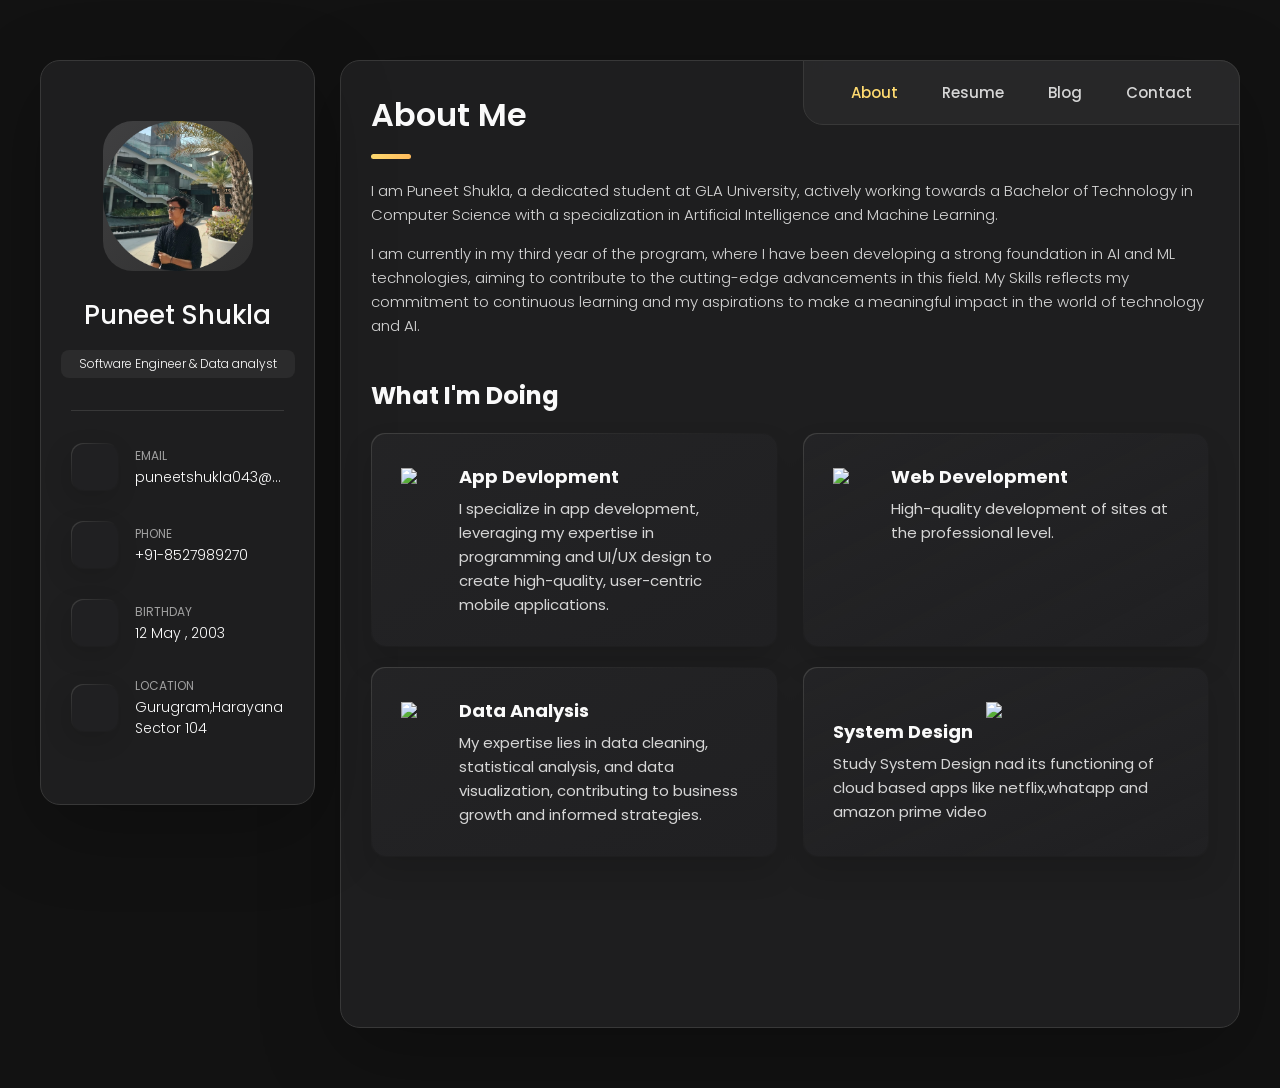
==== index.html @ 19cedae9 "Update index.html" ====
<!DOCTYPE html>
<html lang="en">

<head>

	
  <meta charset="UTF-8">
  <meta http-equiv="X-UA-Compatible" content="IE=edge">
  <meta name="viewport" content="width=device-width, initial-scale=1.0">
  <title>vCard - Personal Portfolio</title>

  <!--
    - favicon
  -->
  <link rel="shortcut icon" href="./assets/images/logo.ico" type="image/x-icon">

  <!--
    - custom css link
  -->
  

  <!--
    - google font link
  -->
  <link rel="preconnect" href="https://fonts.googleapis.com">
  <link rel="preconnect" href="https://fonts.gstatic.com" crossorigin>
  <link href="https://fonts.googleapis.com/css2?family=Poppins:wght@300;400;500;600&display=swap" rel="stylesheet">
</head>
<style>
  
:root {
  /**
   * colors
   */

  /* gradient */

  --bg-gradient-onyx: linear-gradient(
    to bottom right, 
    hsl(240, 1%, 25%) 3%, 
    hsl(0, 0%, 19%) 97%
  );
  --bg-gradient-jet: linear-gradient(
    to bottom right, 
    hsla(240, 1%, 18%, 0.251) 0%, 
    hsla(240, 2%, 11%, 0) 100%
  ), hsl(240, 2%, 13%);
  --bg-gradient-yellow-1: linear-gradient(
    to bottom right, 
    hsl(45, 100%, 71%) 0%, 
    hsla(36, 100%, 69%, 0) 50%
  );
  --bg-gradient-yellow-2: linear-gradient(
    135deg, 
    hsla(45, 100%, 71%, 0.251) 0%, 
    hsla(35, 100%, 68%, 0) 59.86%
  ), hsl(240, 2%, 13%);
  --border-gradient-onyx: linear-gradient(
    to bottom right, 
    hsl(0, 0%, 25%) 0%, 
    hsla(0, 0%, 25%, 0) 50%
  );
  --text-gradient-yellow: linear-gradient(
    to right, 
    hsl(45, 100%, 72%), 
    hsl(35, 100%, 68%)
  );

  /* solid */

  --jet: hsl(0, 0%, 22%);
  --onyx: hsl(240, 1%, 17%);
  --eerie-black-1: hsl(240, 2%, 13%);
  --eerie-black-2: hsl(240, 2%, 12%);
  --smoky-black: hsl(0, 0%, 7%);
  --white-1: hsl(0, 0%, 100%);
  --white-2: hsl(0, 0%, 98%);
  --orange-yellow-crayola: hsl(45, 100%, 72%);
  --vegas-gold: hsl(45, 54%, 58%);
  --light-gray: hsl(0, 0%, 84%);
  --light-gray-70: hsla(0, 0%, 84%, 0.7);
  --bittersweet-shimmer: hsl(0, 43%, 51%);

  /**
   * typography
   */

  /* font-family */
  --ff-poppins: 'Poppins', sans-serif;

  /* font-size */
  --fs-1: 24px;
  --fs-2: 18px;
  --fs-3: 17px;
  --fs-4: 16px;
  --fs-5: 15px;
  --fs-6: 14px;
  --fs-7: 13px;
  --fs-8: 11px;

  /* font-weight */
  --fw-300: 300;
  --fw-400: 400;
  --fw-500: 500;
  --fw-600: 600;

  /**
   * shadow
   */
  
  --shadow-1: -4px 8px 24px hsla(0, 0%, 0%, 0.25);
  --shadow-2: 0 16px 30px hsla(0, 0%, 0%, 0.25);
  --shadow-3: 0 16px 40px hsla(0, 0%, 0%, 0.25);
  --shadow-4: 0 25px 50px hsla(0, 0%, 0%, 0.15);
  --shadow-5: 0 24px 80px hsla(0, 0%, 0%, 0.25);

  /**
   * transition
   */

  --transition-1: 0.25s ease;
  --transition-2: 0.5s ease-in-out;

}





/*-----------------------------------*\
  #RESET
\*-----------------------------------*/

*, *::before, *::after {
  margin: 0;
  padding: 0;
  box-sizing: border-box;
}

a { text-decoration: none; }

li { list-style: none; }

img, ion-icon, a, button, time, span { display: block; }

button {
  font: inherit;
  background: none;
  border: none;
  text-align: left;
  cursor: pointer;
}

input, textarea {
  display: block;
  width: 100%;
  background: none;
  font: inherit;
}

::selection {
  background: var(--orange-yellow-crayola);
  color: var(--smoky-black);
}

:focus { outline-color: var(--orange-yellow-crayola); }

html { font-family: var(--ff-poppins); }

body { background: var(--smoky-black); }





/*-----------------------------------*\
  #REUSED STYLE
\*-----------------------------------*/

.sidebar,
article {
  background: var(--eerie-black-2);
  border: 1px solid var(--jet);
  border-radius: 20px;
  padding: 15px;
  box-shadow: var(--shadow-1);
  z-index: 1;
}

.separator {
  width: 100%;
  height: 1px;
  background: var(--jet);
  margin: 16px 0;
}

.icon-box {
  position: relative;
  background: var(--border-gradient-onyx);
  width: 30px;
  height: 30px;
  border-radius: 8px;
  display: flex;
  justify-content: center;
  align-items: center;
  font-size: 16px;
  color: var(--orange-yellow-crayola);
  box-shadow: var(--shadow-1);
  z-index: 1;
}

.icon-box::before {
  content: "";
  position: absolute;
  inset: 1px;
  background: var(--eerie-black-1);
  border-radius: inherit;
  z-index: -1;
}

.icon-box ion-icon { --ionicon-stroke-width: 35px; }

article { display: none; }

article.active {
  display: block;
  animation: fade 0.5s ease backwards;
}

@keyframes fade {
  0% { opacity: 0; }
  100% { opacity: 1; }
}

.h2,
.h3,
.h4,
.h5 {
  color: var(--white-2);
  text-transform: capitalize;
}

.h2 { font-size: var(--fs-1); }

.h3 { font-size: var(--fs-2); }

.h4 { font-size: var(--fs-4); }

.h5 {
  font-size: var(--fs-7);
  font-weight: var(--fw-500);
}

.article-title {
  position: relative;
  padding-bottom: 7px;
}

.article-title::after {
  content: "";
  position: absolute;
  bottom: 0;
  left: 0;
  width: 30px;
  height: 3px;
  background: var(--text-gradient-yellow);
  border-radius: 3px;
}

.has-scrollbar::-webkit-scrollbar {
  width: 5px; /* for vertical scrollbar */
  height: 5px; /* for horizontal scrollbar */
}

.has-scrollbar::-webkit-scrollbar-track {
  background: var(--onyx);
  border-radius: 5px;
}

.has-scrollbar::-webkit-scrollbar-thumb {
  background: var(--orange-yellow-crayola);
  border-radius: 5px;
}

.has-scrollbar::-webkit-scrollbar-button { width: 20px; }

.content-card {
  position: relative;
  background: var(--border-gradient-onyx);
  padding: 15px;
  padding-top: 45px;
  border-radius: 14px;
  box-shadow: var(--shadow-2);
  cursor: pointer;
  z-index: 1;
}

.content-card::before {
  content: "";
  position: absolute;
  inset: 1px;
  background: var(--bg-gradient-jet);
  border-radius: inherit;
  z-index: -1;
}





/*-----------------------------------*\
  #MAIN
\*-----------------------------------*/

main {
  margin: 15px 12px;
  margin-bottom: 75px;
  min-width: 259px;
}





/*-----------------------------------*\
  #SIDEBAR
\*-----------------------------------*/

.sidebar {
  margin-bottom: 15px;
  max-height: 112px;
  overflow: hidden;
  transition: var(--transition-2);
}

.sidebar.active { max-height: 405px; }

.sidebar-info {
  position: relative;
  display: flex;
  justify-content: flex-start;
  align-items: center;
  gap: 15px;
}

.avatar-box {
  background: var(--bg-gradient-onyx);
  border-radius: 20px;
}

.info-content .name {
  color: var(--white-2);
  font-size: var(--fs-3);
  font-weight: var(--fw-500);
  letter-spacing: -0.25px;
  margin-bottom: 10px;
}

.info-content .title {
  color: var(--white-1);
  background: var(--onyx);
  font-size: var(--fs-8);
  font-weight: var(--fw-300);
  width: max-content;
  padding: 3px 12px;
  border-radius: 8px;
}

.info_more-btn {
  position: absolute;
  top: -15px;
  right: -15px;
  border-radius: 0 15px;
  font-size: 13px;
  color: var(--orange-yellow-crayola);
  background: var(--border-gradient-onyx);
  padding: 10px;
  box-shadow: var(--shadow-2);
  transition: var(--transition-1);
  z-index: 1;
}

.info_more-btn::before {
  content: "";
  position: absolute;
  inset: 1px;
  border-radius: inherit;
  background: var(--bg-gradient-jet);
  transition: var(--transition-1);
  z-index: -1;
}

.info_more-btn:hover,
.info_more-btn:focus { background: var(--bg-gradient-yellow-1); }

.info_more-btn:hover::before,
.info_more-btn:focus::before { background: var(--bg-gradient-yellow-2); }

.info_more-btn span { display: none; }

.sidebar-info_more {
  opacity: 0;
  visibility: hidden;
  transition: var(--transition-2);
}

.sidebar.active .sidebar-info_more {
  opacity: 1;
  visibility: visible;
}

.contacts-list {
  display: grid;
  grid-template-columns: 1fr;
  gap: 16px;
}

.contact-item {
  min-width: 100%;
  display: flex;
  align-items: center;
  gap: 16px;
}

.contact-info {
  max-width: calc(100% - 46px);
  width: calc(100% - 46px);
}

.contact-title {
  color: var(--light-gray-70);
  font-size: var(--fs-8);
  text-transform: uppercase;
  margin-bottom: 2px;
}

.contact-info :is(.contact-link, time, address) {
  color: var(--white-2);
  font-size: var(--fs-7);
}

.contact-info address { font-style: normal; }

.social-list {
  display: flex;
  justify-content: flex-start;
  align-items: center;
  gap: 15px;
  padding-bottom: 4px;
  padding-left: 7px;
}

.social-item .social-link {
  color: var(--light-gray-70);
  font-size: 18px;
}


.social-item .social-link:hover { color: var(--light-gray); }





/*-----------------------------------*\
  #NAVBAR
\*-----------------------------------*/

.navbar {
  position: fixed;
  bottom: 0;
  left: 0;
  width: 100%;
  background: hsla(240, 1%, 17%, 0.75);
  backdrop-filter: blur(10px);
  border: 1px solid var(--jet);
  border-radius: 12px 12px 0 0;
  box-shadow: var(--shadow-2);
  z-index: 5;
}

.navbar-list {
  display: flex;
  flex-wrap: wrap;
  justify-content: center;
  align-items: center;
  padding: 0 10px;
}

.navbar-link {
  color: var(--light-gray);
  font-size: var(--fs-8);
  padding: 20px 7px;
  transition: color var(--transition-1);
}

.navbar-link:hover,
.navbar-link:focus { color: var(--light-gray-70); }

.navbar-link.active { color: var(--orange-yellow-crayola); }





/*-----------------------------------*\
  #ABOUT
\*-----------------------------------*/

.about .article-title { margin-bottom: 15px; }

.about-text {
  color: var(--light-gray);
  font-size: var(--fs-6);
  font-weight: var(--fw-300);
  line-height: 1.6;
}

.about-text p { margin-bottom: 15px; }



/**
 * #service 
 */

.service { margin-bottom: 35px; }

.service-title { margin-bottom: 20px; }

.service-list {
  display: grid;
  grid-template-columns: 1fr;
  gap: 20px;
}

.service-item {
  position: relative;
  background: var(--border-gradient-onyx);
  padding: 20px;
  border-radius: 14px;
  box-shadow: var(--shadow-2);
  z-index: 1;
}

.service-item::before {
  content: "";
  position: absolute;
  inset: 1px;
  background: var(--bg-gradient-jet);
  border-radius: inherit;
  z-index: -1;
}

.service-icon-box { margin-bottom: 10px; }

.service-icon-box img { margin: auto; }

.service-content-box { text-align: center; }

.service-item-title { margin-bottom: 7px; }

.service-item-text {
  color: var(--light-gray);
  font-size: var(--fs-6);
  font-weight: var(--fw-3);
  line-height: 1.6;
}


/**
 * #testimonials 
 */

.testimonials { margin-bottom: 30px; }

.testimonials-title { margin-bottom: 20px; }

.testimonials-list {
  display: flex;
  justify-content: flex-start;
  align-items: flex-start;
  gap: 15px;
  margin: 0 -15px;
  padding: 25px 15px;
  padding-bottom: 35px;
  overflow-x: auto;
  scroll-behavior: smooth;
  overscroll-behavior-inline: contain;
  scroll-snap-type: inline mandatory;
}

.testimonials-item {
  min-width: 100%;
  scroll-snap-align: center;
}

.testimonials-avatar-box {
  position: absolute;
  top: 0;
  left: 0;
  transform: translate(15px, -25px);
  background: var(--bg-gradient-onyx);
  border-radius: 14px;
  box-shadow: var(--shadow-1);
}

.testimonials-item-title { margin-bottom: 7px; }

.testimonials-text {
  color: var(--light-gray);
  font-size: var(--fs-6);
  font-weight: var(--fw-300);
  line-height: 1.6;
  display: -webkit-box;
  line-clamp: 4;
  -webkit-line-clamp: 4;
  -webkit-box-orient: vertical;
  overflow: hidden;
}


/**
 * #testimonials-modal
 */

.modal-container {
  position: fixed;
  top: 0;
  left: 0;
  width: 100%;
  height: 100%;
  display: flex;
  justify-content: center;
  align-items: center;
  overflow-y: auto;
  overscroll-behavior: contain;
  z-index: 20;
  pointer-events: none;
  visibility: hidden;
}

.modal-container::-webkit-scrollbar { display: none; }

.modal-container.active {
  pointer-events: all;
  visibility: visible;
}

.overlay {
  position: fixed;
  top: 0;
  left: 0;
  width: 100%;
  height: 100vh;
  background: hsl(0, 0%, 5%);
  opacity: 0;
  visibility: hidden;
  pointer-events: none;
  z-index: 1;
  transition: var(--transition-1);
}

.overlay.active {
  opacity: 0.8;
  visibility: visible;
  pointer-events: all;
}

.testimonials-modal {
  background: var(--eerie-black-2);
  position: relative;
  padding: 15px;
  margin: 15px 12px;
  border: 1px solid var(--jet);
  border-radius: 14px;
  box-shadow: var(--shadow-5);
  transform: scale(1.2);
  opacity: 0;
  transition: var(--transition-1);
  z-index: 2;
}

.modal-container.active .testimonials-modal {
  transform: scale(1);
  opacity: 1;
}

.modal-close-btn {
  position: absolute;
  top: 15px;
  right: 15px;
  background: var(--onyx);
  border-radius: 8px;
  width: 32px;
  height: 32px;
  display: flex;
  justify-content: center;
  align-items: center;
  color: var(--white-2);
  font-size: 18px;
  opacity: 0.7;
}

.modal-close-btn:hover,
.modal-close-btn:focus { opacity: 1; }

.modal-close-btn ion-icon { --ionicon-stroke-width: 50px; }

.modal-avatar-box {
  background: var(--bg-gradient-onyx);
  width: max-content;
  border-radius: 14px;
  margin-bottom: 15px;
  box-shadow: var(--shadow-2);
}

.modal-img-wrapper > img { display: none; }

.modal-title { margin-bottom: 4px; }

.modal-content time {
  font-size: var(--fs-6);
  color: var(--light-gray-70);
  font-weight: var(--fw-300);
  margin-bottom: 10px;
}

.modal-content p {
  color: var(--light-gray);
  font-size: var(--fs-6);
  font-weight: var(--fw-300);
  line-height: 1.6;
}


/**
 * #clients 
 */

.clients { margin-bottom: 15px; }

.clients-list {
  display: flex;
  justify-content: flex-start;
  align-items: flex-start;
  gap: 15px;
  margin: 0 -15px;
  padding: 25px;
  padding-bottom: 25px;
  overflow-x: auto;
  scroll-behavior: smooth;
  overscroll-behavior-inline: contain;
  scroll-snap-type: inline mandatory;
  scroll-padding-inline: 25px;
}

.clients-item {
  min-width: 50%;
  scroll-snap-align: start;
}

.clients-item img {
  width: 100%;
  filter: grayscale(1);
  transition: var(--transition-1);
}

.clients-item img:hover { filter: grayscale(0); }





/*-----------------------------------*\
  #RESUME
\*-----------------------------------*/

.article-title { margin-bottom: 30px; }


/**
 * education and experience 
 */

.timeline { margin-bottom: 30px; }

.timeline .title-wrapper {
  display: flex;
  align-items: center;
  gap: 15px;
  margin-bottom: 25px;
}

.timeline-list {
  font-size: var(--fs-6);
  margin-left: 45px;
}

.timeline-item { position: relative; }

.timeline-item:not(:last-child) { margin-bottom: 20px; }

.timeline-item-title {
  font-size: var(--fs-6);
  line-height: 1.3;
  margin-bottom: 7px;
}

.timeline-list span {
  color: var(--vegas-gold);
  font-weight: var(--fw-400);
  line-height: 1.6;
}

.timeline-item:not(:last-child)::before {
  content: "";
  position: absolute;
  top: -25px;
  left: -30px;
  width: 1px;
  height: calc(100% + 50px);
  background: var(--jet);
}

.timeline-item::after {
  content: "";
  position: absolute;
  top: 5px;
  left: -33px;
  height: 6px;
  width: 6px;
  background: var(--text-gradient-yellow);
  border-radius: 50%;
  box-shadow: 0 0 0 4px var(--jet);
}

.timeline-text {
  color: var(--light-gray);
  font-weight: var(--fw-300);
  line-height: 1.6;
}


/**
 * skills 
 */

.skills-title { margin-bottom: 20px; }

.skills-list { padding: 20px; }


.skills-item:not(:last-child) { margin-bottom: 15px; }

.skill .title-wrapper {
  display: flex;
  align-items: center;
  gap: 5px;
  margin-bottom: 8px;
}

.skill .title-wrapper data {
  color: var(--light-gray);
  font-size: var(--fs-7);
  font-weight: var(--fw-300);
}

.skill-progress-bg {
  background: var(--jet);
  width: 100%;
  height: 8px;
  border-radius: 10px;
}

.skill-progress-fill {
  background: var(--text-gradient-yellow);
  height: 100%;
  border-radius: inherit;
}





/*-----------------------------------*\
  #PORTFOLIO
\*-----------------------------------*/

.filter-list { display: none; }

.filter-select-box {
  position: relative;
  margin-bottom: 25px;
}

.filter-select {
  background: var(--eerie-black-2);
  color: var(--light-gray);
  display: flex;
  justify-content: space-between;
  align-items: center;
  width: 100%;
  padding: 12px 16px;
  border: 1px solid var(--jet);
  border-radius: 14px;
  font-size: var(--fs-6);
  font-weight: var(--fw-300);
}

.filter-select.active .select-icon { transform: rotate(0.5turn); }

.select-list {
  background: var(--eerie-black-2);
  position: absolute;
  top: calc(100% + 6px);
  width: 100%;
  padding: 6px;
  border: 1px solid var(--jet);
  border-radius: 14px;
  z-index: 2;
  opacity: 0;
  visibility: hidden;
  pointer-events: none;
  transition: 0.15s ease-in-out;
}

.filter-select.active + .select-list {
  opacity: 1;
  visibility: visible;
  pointer-events: all;
}

.select-item button {
  background: var(--eerie-black-2);
  color: var(--light-gray);
  font-size: var(--fs-6);
  font-weight: var(--fw-300);
  text-transform: capitalize;
  width: 100%;
  padding: 8px 10px;
  border-radius: 8px;
}

.select-item button:hover { --eerie-black-2: hsl(240, 2%, 20%); }

.project-list {
  display: grid;
  grid-template-columns: 1fr;
  gap: 30px;
  margin-bottom: 10px;
}

.project-item { display: none; }

.project-item.active {
  display: block;
  animation: scaleUp 0.25s ease forwards;
}

@keyframes scaleUp {
  0% { transform: scale(0.5); }
  100% { transform: scale(1); }
}

.project-item > a { width: 100%; }

.project-img {
  position: relative;
  width: 100%;
  height: 200px;
  border-radius: 16px;
  overflow: hidden;
  margin-bottom: 15px;
}

.project-img::before {
  content: "";
  position: absolute;
  top: 0;
  left: 0;
  width: 100%;
  height: 100%;
  background: transparent;
  z-index: 1;
  transition: var(--transition-1);
}

.project-item > a:hover .project-img::before { background: hsla(0, 0%, 0%, 0.5); }

.project-item-icon-box {
  --scale: 0.8;

  background: var(--jet);
  color: var(--orange-yellow-crayola);
  position: absolute;
  top: 50%;
  left: 50%;
	
  transform: translate(-50%, -50%) scale(var(--scale));
  font-size: 20px;
  padding: 18px;
  border-radius: 12px;
  opacity: 0;
  z-index: 1;
  transition: var(--transition-1);
}

.project-item > a:hover .project-item-icon-box {
  --scale: 1;
  opacity: 1;
}

.project-item-icon-box ion-icon { --ionicon-stroke-width: 50px; }

.project-img img {
  width: 100%;
  height: 100%;
  object-fit: cover;
  transition: var(--transition-1);
}

.project-item > a:hover img { transform: scale(1.1); }

.project-title,
.project-category { margin-left: 10px; }

.project-title {
  color: var(--white-2);
  font-size: var(--fs-5);
  font-weight: var(--fw-400);
  text-transform: capitalize;
  line-height: 1.3;
}

.project-category {
  color: var(--light-gray-70);
  font-size: var(--fs-6);
  font-weight: var(--fw-300);
}





/*-----------------------------------*\
  #BLOG
\*-----------------------------------*/

.blog-posts { margin-bottom: 10px; }

.blog-posts-list {
  display: grid;
  grid-template-columns: 1fr;
  gap: 20px;
}

.blog-post-item > a {
  position: relative;
  background: var(--border-gradient-onyx);
  height: 100%;
  box-shadow: var(--shadow-4);
  border-radius: 16px;
  z-index: 1;
}

.blog-post-item > a::before {
  content: "";
  position: absolute;
  inset: 1px;
  border-radius: inherit;
  background: var(--eerie-black-1);
  z-index: -1;
}

.blog-banner-box {
  width: 100%;
  height: 200px;
  border-radius: 12px;
  overflow: hidden;
}

.blog-banner-box img {
  width: 100%;
  height: 100%;
  object-fit: cover;
  transition: var(--transition-1);
}

.blog-post-item > a:hover .blog-banner-box img { transform: scale(1.1); }

.blog-content { padding: 15px; }

.blog-meta {
  display: flex;
  justify-content: flex-start;
  align-items: center;
  gap: 7px;
  margin-bottom: 10px;
}

.blog-meta :is(.blog-category, time) {
  color: var(--light-gray-70);
  font-size: var(--fs-6);
  font-weight: var(--fw-300);
}

.blog-meta .dot {
  background: var(--light-gray-70);
  width: 4px;
  height: 4px;
  border-radius: 4px;
}

.blog-item-title {
  margin-bottom: 10px;
  line-height: 1.3;
  transition: var(--transition-1);
}

.blog-post-item > a:hover .blog-item-title { color: var(--orange-yellow-crayola); }

.blog-text {
  color: var(--light-gray);
  font-size: var(--fs-6);
  font-weight: var(--fw-300);
  line-height: 1.6;
}





/*-----------------------------------*\
  #CONTACT
\*-----------------------------------*/

.mapbox {
  position: relative;
  height: 250px;
  width: 100%;
  border-radius: 16px;
  margin-bottom: 30px;
  border: 1px solid var(--jet);
  overflow: hidden;
}

.mapbox figure { height: 100%; }

.mapbox iframe {
  width: 100%;
  height: 100%;
  border: none;
  filter: grayscale(1) invert(1);
}

.contact-form { margin-bottom: 10px; }

.form-title { margin-bottom: 20px; }

.input-wrapper {
  display: grid;
  grid-template-columns: 1fr;
  gap: 25px;
  margin-bottom: 25px;
}

.form-input {
  color: var(--white-2);
  font-size: var(--fs-6);
  font-weight: var(--fw-400);
  padding: 13px 20px;
  border: 1px solid var(--jet);
  border-radius: 14px;
  outline: none;
}

.form-input::placeholder { font-weight: var(--fw-500); }

.form-input:focus { border-color: var(--orange-yellow-crayola); }

textarea.form-input {
  min-height: 100px;
  height: 120px;
  max-height: 200px;
  resize: vertical;
  margin-bottom: 25px;
}

textarea.form-input::-webkit-resizer { display: none; }

.form-input:focus:invalid { border-color: var(--bittersweet-shimmer); }

.form-btn {
  position: relative;
  width: 100%;
  background: var(--border-gradient-onyx);
  color: var(--orange-yellow-crayola);
  display: flex;
  justify-content: center;
  align-items: center;
  gap: 10px;
  padding: 13px 20px;
  border-radius: 14px;
  font-size: var(--fs-6);
  text-transform: capitalize;
  box-shadow: var(--shadow-3);
  z-index: 1;
  transition: var(--transition-1);
}

.form-btn::before {
  content: "";
  position: absolute;
  inset: 1px;
  background: var(--bg-gradient-jet);
  border-radius: inherit;
  z-index: -1;
  transition: var(--transition-1);
}

.form-btn ion-icon { font-size: 16px; }

.form-btn:hover { background: var(--bg-gradient-yellow-1); }

.form-btn:hover::before { background: var(--bg-gradient-yellow-2); }

.form-btn:disabled {
  opacity: 0.7;
  cursor: not-allowed;
}

.form-btn:disabled:hover { background: var(--border-gradient-onyx); }

.form-btn:disabled:hover::before { background: var(--bg-gradient-jet); }





/*-----------------------------------*\
  #RESPONSIVE
\*-----------------------------------*/

/**
 * responsive larger than 450px screen
 */

@media (min-width: 450px) {

  /**
   * client
   */

  .clients-item { min-width: calc(33.33% - 10px); }



  /**
   * #PORTFOLIO, BLOG 
   */

  .project-img,
  .blog-banner-box { height: auto; }

}





/**
 * responsive larger than 580px screen
 */

@media (min-width: 580px) {

  /**
   * CUSTOM PROPERTY
   */

  :root {

    /**
     * typography
     */

    --fs-1: 32px;
    --fs-2: 24px;
    --fs-3: 26px;
    --fs-4: 18px;
    --fs-6: 15px;
    --fs-7: 15px;
    --fs-8: 12px;

  }



  /**
   * #REUSED STYLE
   */

  .sidebar, article {
    width: 520px;
    margin-inline: auto;
    padding: 30px;
  }

  .article-title {
    font-weight: var(--fw-600);
    padding-bottom: 15px;
  }

  .article-title::after {
    width: 40px;
    height: 5px;
  }

  .icon-box {
    width: 48px;
    height: 48px;
    border-radius: 12px;
    font-size: 18px;
  }



  /**
   * #MAIN
   */

  main {
    margin-top: 60px;
    margin-bottom: 100px;
  }



  /**
   * #SIDEBAR
   */

  .sidebar {
    max-height: 180px;
    margin-bottom: 30px;
  }

  .sidebar.active { max-height: 584px; }

  .sidebar-info { gap: 25px; }

  .avatar-box { border-radius: 30px; }

  .avatar-box img { width: 120px; }

  .info-content .name { margin-bottom: 15px; }

  .info-content .title { padding: 5px 18px; }

  .info_more-btn {
    top: -30px;
    right: -30px;
    padding: 10px 15px;
  }

  .info_more-btn span {
    display: block;
    font-size: var(--fs-8);
  }

  .info_more-btn ion-icon { display: none; }

  .separator { margin: 32px 0; }

  .contacts-list { gap: 20px; }

  .contact-info {
    max-width: calc(100% - 64px);
    width: calc(100% - 64px);
  }



  /**
   * #NAVBAR
   */

  .navbar { border-radius: 20px 20px 0 0; }

  .navbar-list { gap: 20px; }

  .navbar-link { --fs-8: 14px; }



  /**
   * #ABOUT
   */

  .about .article-title { margin-bottom: 20px; }

  .about-text { margin-bottom: 40px; }

  /* service */

  .service-item {
    display: flex;
    justify-content: flex-start;
    align-items: flex-start;
    gap: 18px;
    padding: 30px;
  }

  .service-icon-box {
    margin-bottom: 0;
    margin-top: 5px;
  }

  .service-content-box { text-align: left; }

  /* testimonials */

  .testimonials-title { margin-bottom: 25px; }

  .testimonials-list {
    gap: 30px;
    margin: 0 -30px;
    padding: 30px;
    padding-bottom: 35px;
  }

  .content-card {
    padding: 30px;
    padding-top: 25px;
  }

  .testimonials-avatar-box {
    transform: translate(30px, -30px);
    border-radius: 20px;
  }

  .testimonials-avatar-box img { width: 80px; }

  .testimonials-item-title {
    margin-bottom: 10px;
    margin-left: 95px;
  }

  .testimonials-text {
    line-clamp: 2;
    -webkit-line-clamp: 2;
  }

  /* testimonials modal */

  .modal-container { padding: 20px; }

  .testimonials-modal {
    display: flex;
    justify-content: flex-start;
    align-items: stretch;
    gap: 25px;
    padding: 30px;
    border-radius: 20px;
  }

  .modal-img-wrapper {
    display: flex;
    flex-direction: column;
    align-items: center;
  }

  .modal-avatar-box {
    border-radius: 18px;
    margin-bottom: 0;
  }

  .modal-avatar-box img { width: 65px; }

  .modal-img-wrapper > img {
    display: block;
    flex-grow: 1;
    width: 35px;
  }

  /* clients */

  .clients-list {
    gap: 50px;
    margin: 0 -30px;
    padding: 45px;
    scroll-padding-inline: 45px;
  }

  .clients-item { min-width: calc(33.33% - 35px); }



  /**
   * #RESUME
   */

  .timeline-list { margin-left: 65px; }

  .timeline-item:not(:last-child)::before { left: -40px; }

  .timeline-item::after {
    height: 8px;
    width: 8px;
    left: -43px;
  }

  .skills-item:not(:last-child) { margin-bottom: 25px; }



  /**
   * #PORTFOLIO, BLOG
   */

  .project-img, .blog-banner-box { border-radius: 16px; }

  .blog-posts-list { gap: 30px; }

  .blog-content { padding: 25px; }



  /**
   * #CONTACT
   */

  .mapbox {
    height: 380px;
    border-radius: 18px;
  }

  .input-wrapper {
    gap: 30px;
    margin-bottom: 30px;
  }

  .form-input { padding: 15px 20px; }

  textarea.form-input { margin-bottom: 30px; }

  .form-btn {
    --fs-6: 16px;
    padding: 16px 20px;
  }

  .form-btn ion-icon { font-size: 18px; }

}

/**
 * responsive larger than 768px screen
 */

@media (min-width: 768px) {

  /**
   * REUSED STYLE
   */

  .sidebar, article { width: 700px; }

  .has-scrollbar::-webkit-scrollbar-button { width: 100px; }



  /**
   * SIDEBAR
   */

  .contacts-list {
    grid-template-columns: 1fr 1fr;
    gap: 30px 15px;
  }



  /**
   * NAVBAR
   */

  .navbar-link { --fs-8: 15px; }



  /**
   * ABOUT
   */

  /* testimonials modal */

  .testimonials-modal {
    gap: 35px;
    max-width: 680px;
  }

  .modal-avatar-box img { width: 80px; }



  /**
   * PORTFOLIO
   */

  .article-title { padding-bottom: 20px; }

  .filter-select-box { display: none; }

  .filter-list {
    display: flex;
    justify-content: flex-start;
    align-items: center;
    gap: 25px;
    padding-left: 5px;
    margin-bottom: 30px;
  }

  .filter-item button {
    color: var(--light-gray);
    font-size: var(--fs-5);
    transition: var(--transition-1);
  }

  .filter-item button:hover { color: var(--light-gray-70); }

  .filter-item button.active { color: var(--orange-yellow-crayola); }

  /* portfolio and blog grid */

  .project-list, .blog-posts-list { grid-template-columns: 1fr 1fr; }



  /**
   * CONTACT
   */

  .input-wrapper { grid-template-columns: 1fr 1fr; }

  .form-btn {
    width: max-content;
    margin-left: auto;
  }
  
}





/**
 * responsive larger than 1024px screen
 */

@media (min-width: 1024px) {

  /**
   * CUSTOM PROPERTY
   */

  :root {

    /**
    * shadow
    */

    --shadow-1: -4px 8px 24px hsla(0, 0%, 0%, 0.125);
    --shadow-2: 0 16px 30px hsla(0, 0%, 0%, 0.125);
    --shadow-3: 0 16px 40px hsla(0, 0%, 0%, 0.125);

  }



  /**
   * REUSED STYLE
   */

  .sidebar, article {
    width: 950px;
    box-shadow: var(--shadow-5);
  }



  /**
   * MAIN 
   */

  main { margin-bottom: 60px; }

  .main-content {
    position: relative;
    width: max-content;
    margin: auto;
  }



  /**
   * NAVBAR
   */

  .navbar {
    position: absolute;
    bottom: auto;
    top: 0;
    left: auto;
    right: 0;
    width: max-content;
    border-radius: 0 20px;
    padding: 0 20px;
    box-shadow: none;
  }

  .navbar-list {
    gap: 30px;
    padding: 0 20px;
  }

  .navbar-link { font-weight: var(--fw-500); }



  /**
   * ABOUT
   */

  /* service */

  .service-list {
    grid-template-columns: 1fr 1fr;
    gap: 20px 25px;
  }

  /* testimonials */

  .testimonials-item { min-width: calc(50% - 15px); }

  /* clients */

  .clients-item { min-width: calc(25% - 38px); }



  /**
   * PORTFOLIO
   */

  .project-list { grid-template-columns: repeat(3, 1fr); }



  /**
   * BLOG
   */

  .blog-banner-box { height: 230px; }

}





/**
 * responsive larger than 1250px screen
 */

@media (min-width: 1250px) {

  /**
   * RESET
   */

  body::-webkit-scrollbar { width: 20px; }

  body::-webkit-scrollbar-track { background: var(--smoky-black); }

  body::-webkit-scrollbar-thumb {
    border: 5px solid var(--smoky-black);
    background: hsla(0, 0%, 100%, 0.1);
    border-radius: 20px;
    box-shadow: inset 1px 1px 0 hsla(0, 0%, 100%, 0.11),
                inset -1px -1px 0 hsla(0, 0%, 100%, 0.11);
  }

  body::-webkit-scrollbar-thumb:hover { background: hsla(0, 0%, 100%, 0.15); }

  body::-webkit-scrollbar-button { height: 60px; }



  /**
   * REUSED STYLE
   */

  .sidebar, article { width: auto; }

  article { min-height: 100%; }



  /**
   * MAIN
   */

  main {
    max-width: 1200px;
    margin-inline: auto;
    display: flex;
    justify-content: center;
    align-items: stretch;
    gap: 25px;
  }

  .main-content {
    min-width: 75%;
    width: 75%;
    margin: 0;
  }



  /**
   * SIDEBAR
   */

  .sidebar {
    position: sticky;
    top: 60px;
    max-height: max-content;
    height: 100%;
    margin-bottom: 0;
    padding-top: 60px;
    z-index: 1;
  }

  .sidebar-info { flex-direction: column; }

  .avatar-box img { width: 150px; }

  .info-content .name {
    white-space: nowrap;
    text-align: center;
  }

  .info-content .title { margin: auto; }

  .info_more-btn { display: none; }

  .sidebar-info_more {
    opacity: 1;
    visibility: visible;
  }

  .contacts-list { grid-template-columns: 1fr; }

  .contact-info :is(.contact-link) {
    white-space: nowrap;
    overflow: hidden;
    text-overflow: ellipsis;
  }

  .contact-info :is(.contact-link, time, address) {
    --fs-7: 14px;
    font-weight: var(--fw-300);
  }

  .separator:last-of-type {
    margin: 15px 0;
    opacity: 0;
  }

  .social-list { justify-content: center; }



  /**
	 * RESUME
	 */

  .timeline-text { max-width: 700px; }

}
</style>
<body>

  <!--
    - #MAIN
  -->

  <main>

    <!--
      - #SIDEBAR
    -->

    <aside class="sidebar" data-sidebar>

      <div class="sidebar-info">

        <figure class="avatar-box">
          <img src="profile pic-circle.png">
		
        </figure>

        <div class="info-content">
          <h1 class="name" title="Richard hanrick">Puneet Shukla</h1>

          <p class="title">Software Engineer & Data analyst</p>
        </div>

        <button class="info_more-btn" data-sidebar-btn>
          <span>Show Contacts</span>

          <ion-icon name="chevron-down"></ion-icon>
        </button>

      </div>

      <div class="sidebar-info_more">

        <div class="separator"></div>

        <ul class="contacts-list">

          <li class="contact-item">

            <div class="icon-box">
              <ion-icon name="mail-outline"></ion-icon>
            </div>

            <div class="contact-info">
              <p class="contact-title">Email</p>

              <a href="puneetshukla043@gmail.com" class="contact-link">puneetshukla043@gmail.com</a>
            </div>

          </li>

          <li class="contact-item">

            <div class="icon-box">
              <ion-icon name="phone-portrait-outline"></ion-icon>
            </div>

            <div class="contact-info">
              <p class="contact-title">Phone</p>

              <a href="phn:+91-8527989270" class="contact-link">+91-8527989270</a>
            </div>

          </li>

          <li class="contact-item">

            <div class="icon-box">
              <ion-icon name="calendar-outline"></ion-icon>
            </div>

            <div class="contact-info">
              <p class="contact-title">Birthday</p>

              <time datetime="1982-06-23">12 May , 2003</time>
            </div>

          </li>

          <li class="contact-item">

            <div class="icon-box">
              <ion-icon name="location-outline"></ion-icon>
            </div>

            <div class="contact-info">
              <p class="contact-title">Location</p>

              <address>Gurugram,Harayana Sector 104 </address>
            </div>

          </li>

        </ul>

        <div class="separator"></div>

        <ul class="social-list">

          <li class="social-item">
            <a href="#" class="social-link">
              <ion-icon name="logo-facebook"></ion-icon>
            </a>
          </li>

          <li class="social-item">
            <a href="#" class="social-link">
              <ion-icon name="logo-twitter"></ion-icon>
            </a>
          </li>

          <li class="social-item">
            <a href="https://instagram.com/puneet_146?igshid=YjdicHBrZ2NmbHMw" class="social-link">
              <ion-icon name="logo-instagram"></ion-icon>
            </a>
          </li>

        </ul>

      </div>

    </aside>





    <!--
      - #main-content
    -->

    <div class="main-content">

      <!--
        - #NAVBAR
      -->

      <nav class="navbar">

        <ul class="navbar-list">

          <li class="navbar-item">
            <button class="navbar-link  active" data-nav-link>About</button>
          </li>

          <li class="navbar-item">
            <button class="navbar-link" data-nav-link>Resume</button>
          </li>

      <!----  <li class="navbar-item">
            <button class="navbar-link" data-nav-link>project</button>
          </li>
        -->
          <li class="navbar-item">
            <button class="navbar-link" data-nav-link>Blog</button>
          </li>

          <li class="navbar-item">
            <button class="navbar-link" data-nav-link>Contact</button>
          </li>

        </ul>

      </nav>

      <!--
        - #ABOUT
      -->

      <article class="about  active" data-page="about">

        <header>
          <h2 class="h2 article-title">About me</h2>
        </header>

        <section class="about-text">
          <p>
            I am Puneet Shukla, a dedicated student at GLA University,
            actively working towards a Bachelor of Technology in Computer Science with 
            a specialization in Artificial Intelligence and Machine Learning.
          </p>

          <p>
            I am currently in my third year of the program, 
           where I have been developing a strong foundation in AI and ML 
	technologies, aiming to contribute to the cutting-edge advancements in this field.
		  My Skills reflects my commitment to continuous learning and my
		aspirations to make a meaningful impact in the world of technology and AI.
          </p>
        </section>


        <!--
          - service
        -->

        <section class="service">

          <h3 class="h3 service-title">What i'm doing</h3>

          <ul class="service-list">

            <li class="service-item">

              <div class="service-icon-box">
                <img src="https://cdn3d.iconscout.com/3d/premium/thumb/app-development-6849309-5618483.png" width="40">
              </div>

              <div class="service-content-box">
                <h4 class="h4 service-item-title">App Devlopment</h4>

                <p class="service-item-text">
                  I specialize in app development, leveraging my expertise in programming and UI/UX design to create high-quality, 
		user-centric mobile applications.
                </p>
              </div>

            </li>

            <li class="service-item">

              <div class="service-icon-box">
                <img src="https://cdn-icons-png.flaticon.com/512/9414/9414296.png" width="40">
              </div>

              <div class="service-content-box">
                <h4 class="h4 service-item-title">Web development</h4>

                <p class="service-item-text">
                  High-quality development of sites at the professional level.
                </p>
              </div>

            </li>

            <li class="service-item">

              <div class="service-icon-box">
                <img src="https://w7.pngwing.com/pngs/913/765/png-transparent-ideas-data-science-business-analyst-data-analysis-and-bulbs-text-people-bulbs.png" width="40">
              </div>

              <div class="service-content-box">
                <h4 class="h4 service-item-title">Data Analysis </h4>

                <p class="service-item-text">
                  My expertise lies in data cleaning, statistical analysis,
			and data visualization, contributing to business growth and informed strategies.
                </p>
              </div>

            </li>

            <li class="service-item">

              <div class="service-icon-box">
                <img src="https://banner2.cleanpng.com/20171208/c97/computer-circulatory-system-5a2a913da539c8.6268579815127391336768.jpg" width="40">

              <div class="service-content-box">
                <h4 class="h4 service-item-title">System Design</h4>

                <p class="service-item-text">
                  Study System Design nad its functioning of cloud based apps like netflix,whatapp and amazon prime video
                </p>
              </div>

            </li>

          </ul>

        </section>

 <!--
          - testimonials modal
        -->

        <div class="modal-container" data-modal-container>

          <div class="overlay" data-overlay></div>

          <section class="testimonials-modal">

            <button class="modal-close-btn" data-modal-close-btn>
              <ion-icon name="close-outline"></ion-icon>
            </button>

            <div class="modal-img-wrapper">
              <figure class="modal-avatar-box">
                <img src="./assets/images/avatar-1.png" alt="Daniel lewis" width="80" data-modal-img>
              </figure>

              <img src="./assets/images/icon-quote.svg" alt="quote icon">
            </div>
            <div class="modal-content">
              <h4 class="h3 modal-title" data-modal-title>Daniel lewis</h4>
              <time datetime="2021-06-14">14 June, 2021</time>
              <div data-modal-text>
                <p>
                  Puneet shukla
                  and is very concerned about the needs of client. Lorem ipsum dolor sit amet, ullamcous cididt
                  consectetur adipiscing
                  elit, seds do et eiusmod tempor incididunt ut laborels dolore magnarels alia.
                </p>
              </div>

            </div>

          </section>

        </div>

	      <!--
          - clients
        -->

        <section class="clients">

          

          <ul class="clients-list has-scrollbar">

         

          </ul>

        </section>

      </article>





        

       

      <!--
        - #RESUME
      -->

      <article class="resume" data-page="resume">

        <header>
          <h2 class="h2 article-title">Resume</h2>
        </header>

        <section class="timeline">

          <div class="title-wrapper">
            <div class="icon-box">
              <ion-icon name="book-outline"></ion-icon>
            </div>

            <h3 class="h3">Education</h3>
          </div>

          <ol class="timeline-list">

            <li class="timeline-item">

              <h4 class="h4 timeline-item-title">SNPS Gurugram</h4>

              <span>2015 — 2020</span>

              <p class="timeline-text">
              I successfully completed my Senior secondary education in SNPS School in a period of four years, demonstrating efficient learning and adaptability.
		This accelerated achievement underscores my dedication to academic excellence and my ability to excel within a focused timeframe.
              </p>

            </li>

            <li class="timeline-item">

              <h4 class="h4 timeline-item-title">GLA University Mathura</h4>

              <span>2021 — currently</span>

              <p class="timeline-text">
                I am currently pursuing a four-year undergraduate program in Computer Science with a specialization 
		      in Artificial Intelligence and Machine Learning at GLA University. My academic journey reflects my
		      commitment to gaining in-depth knowledge and expertise in this cutting-edge field,
		      with a focus on contributing to technological advancements and innovation in the future.
              </p>

            </li>

          </ol>

        </section>

        <section class="timeline">

          <div class="title-wrapper">
            <div class="icon-box">
              <ion-icon name="book-outline"></ion-icon>
            </div>

            <h3 class="h3">Experience</h3>
          </div>

          <ol class="timeline-list">

            <li class="timeline-item">

              <h4 class="h4 timeline-item-title">Medanta - Intern</h4>

              <span>May 2023 — July 2023</span>

              <p class="timeline-text">
                    .Successfully completed a 2-month internship as a Web Developer and Tester at Medanta Hospital, Gurugram, contributing to the enhancement of their online platforms.
    <br> .Actively participated in web development projects, ensuring a user-friendly experience for patients and healthcare providers.
   <br> .Gained valuable real-world experience in web development and quality assurance while working within a professional healthcare environment.
              </p>

            </li>

          </ol>

        </section>

        <section class="skill">

          <h3 class="h3 skills-title">My skills</h3>
          

          <ul class="skills-list content-card">

            <li class="skills-item">

              <div class="title-wrapper">
                
                <h5 class="h5">Programming Languages: Python, Java, C  </h5>
                <data value="80">  -95%</data>
              </div>

              <div class="skill-progress-bg">
                <div class="skill-progress-fill" style="width: 95%;"></div>
              </div>

            </li>

            <li class="skills-item">

              <div class="title-wrapper">
                <h5 class="h5">Web Development</h5>
                <data value="70">-90%</data>
              </div>

              <div class="skill-progress-bg">
                <div class="skill-progress-fill" style="width: 90%;"></div>
              </div>

            </li>

            <li class="skills-item">

              <div class="title-wrapper">
                <h5 class="h5">Data Analysis With Machine Learning</h5>
                <data value="90">-85%</data>
              </div>

              <div class="skill-progress-bg">
                <div class="skill-progress-fill" style="width: 85%;"></div>
              </div>

            </li>

            <li class="skills-item">

              <div class="title-wrapper">
                <h5 class="h5">System Design</h5>
                <data value="50">-80%</data>
              </div>

              <div class="skill-progress-bg">
                <div class="skill-progress-fill" style="width: 80%;"></div>
              </div>

            </li>

          </ul>

        </section>

      </article>





      <!--
        - #PORTFOLIO
      -->

      <article class="portfolio" data-page="project">

        <header>
          <h2 class="h2 article-title">My Work </h2>
        </header>

        <section class="projects">

          <ul class="filter-list">

            <li class="filter-item">
              <button data-filter-btn>Web design</button>
            </li>

            <li class="filter-item">
              <button data-filter-btn>Applications</button>
            </li>

            <li class="filter-item">
              <button data-filter-btn>Web development</button>
            </li>

          </ul>

          <div class="filter-select-box">

            <button class="filter-select" data-select>

              <div class="select-value" data-selecct-value>Select category</div>

              <div class="select-icon">
                <ion-icon name="chevron-down"></ion-icon>
              </div>

            </button>

            <ul class="select-list">

              <li class="select-item">
                <button data-select-item>All</button>
              </li>

              <li class="select-item">
                <button data-select-item>Web design</button>
              </li>

              <li class="select-item">
                <button data-select-item>Applications</button>
              </li>

              <li class="select-item">
                <button data-select-item>Web development</button>
              </li>

            </ul>

          </div>

          <ul class="project-list">

            <li class="project-item  active" data-filter-item data-category="web development">
              <a href="#">

                <figure class="project-img">
                  <div class="project-item-icon-box">
                    <ion-icon name="eye-outline"></ion-icon>
                  </div>

                  <img src="./assets/images/project-1.jpg" alt="finance" loading="lazy">
                </figure>

                <h3 class="project-title">Finance</h3>

                <p class="project-category">Web development</p>

              </a>
            </li>

            <li class="project-item  active" data-filter-item data-category="web development">
              <a href="#">

                <figure class="project-img">
                  <div class="project-item-icon-box">
                    <ion-icon name="eye-outline"></ion-icon>
                  </div>

                  <img src="./assets/images/project-2.png" alt="orizon" loading="lazy">
                </figure>

                <h3 class="project-title">Orizon</h3>

                <p class="project-category">Web development</p>

              </a>
            </li>

            <li class="project-item  active" data-filter-item data-category="web design">
              <a href="#">

                <figure class="project-img">
                  <div class="project-item-icon-box">
                    <ion-icon name="eye-outline"></ion-icon>
                  </div>

                  <img src="./assets/images/project-3.jpg" alt="fundo" loading="lazy">
                </figure>

                <h3 class="project-title">Fundo</h3>

                <p class="project-category">Web design</p>

              </a>
            </li>

            <li class="project-item  active" data-filter-item data-category="applications">
              <a href="#">

                <figure class="project-img">
                  <div class="project-item-icon-box">
                    <ion-icon name="eye-outline"></ion-icon>
                  </div>

                  <img src="./assets/images/project-4.png" alt="brawlhalla" loading="lazy">
                </figure>

                <h3 class="project-title">Brawlhalla</h3>

                <p class="project-category">Applications</p>

              </a>
            </li>

            <li class="project-item  active" data-filter-item data-category="web design">
              <a href="#">

                <figure class="project-img">
                  <div class="project-item-icon-box">
                    <ion-icon name="eye-outline"></ion-icon>
                  </div>

                  <img src="./assets/images/project-5.png" alt="dsm." loading="lazy">
                </figure>

                <h3 class="project-title">DSM.</h3>

                <p class="project-category">Web design</p>

              </a>
            </li>

            <li class="project-item  active" data-filter-item data-category="web design">
              <a href="#">

                <figure class="project-img">
                  <div class="project-item-icon-box">
                    <ion-icon name="eye-outline"></ion-icon>
                  </div>

                  <img src="./assets/images/project-6.png" alt="metaspark" loading="lazy">
                </figure>

                <h3 class="project-title">MetaSpark</h3>

                <p class="project-category">Web design</p>

              </a>
            </li>

            <li class="project-item  active" data-filter-item data-category="web development">
              <a href="#">

                <figure class="project-img">
                  <div class="project-item-icon-box">
                    <ion-icon name="eye-outline"></ion-icon>
                  </div>

                  <img src="./assets/images/project-7.png" alt="summary" loading="lazy">
                </figure>

                <h3 class="project-title">Summary</h3>

                <p class="project-category">Web development</p>

              </a>
            </li>

            <li class="project-item  active" data-filter-item data-category="applications">
              <a href="#">

                <figure class="project-img">
                  <div class="project-item-icon-box">
                    <ion-icon name="eye-outline"></ion-icon>
                  </div>

                  <img src="./assets/images/project-8.jpg" alt="task manager" loading="lazy">
                </figure>

                <h3 class="project-title">Task Manager</h3>

                <p class="project-category">Applications</p>

              </a>
            </li>

            <li class="project-item  active" data-filter-item data-category="web development">
              <a href="#">

                <figure class="project-img">
                  <div class="project-item-icon-box">
                    <ion-icon name="eye-outline"></ion-icon>
                  </div>

                  <img src="./assets/images/project-9.png" alt="arrival" loading="lazy">
                </figure>

                <h3 class="project-title">Arrival</h3>

                <p class="project-category">Web development</p>

              </a>
            </li>

          </ul>

        </section>

      </article>





      <!--
        - #BLOG
      -->

      <article class="blog" data-page="blog">

        <header>
          <h2 class="h2 article-title">Blog</h2>
        </header>

        <section class="blog-posts">

          <ul class="blog-posts-list">

            <li class="blog-post-item">
              <a href="#">
 
                <figure class="blog-banner-box">
                  <img src="https://shorturl.at/egqTV" alt="Apps and Websites" loading="lazy">
                </figure>

                <div class="blog-content">

                  <div class="blog-meta">
                    <span class="dot"></span>
                    <p class="blog-category">APP AND WEB Devlopment</p>

                    <span class="dot"></span>

                    <time datetime="2022-02-23">Last Updated Recently</time>
                  </div>

                  <h3 class="h3 blog-item-title">My Projects</h3>

                  <p class="blog-text">
                    &bull; I designed and implemented a tailored communication platform, a sophisticated chatting app, specifically catered to enhance seamless and efficient communication within our university community.
			  Its intuitive interface and robust features facilitate real-time interaction, fostering a connected and collaborative environment among students<br>
                    <br>  &bull;I crafted a comprehensive restaurant website for seamless hotel room bookings and dining experiences. The platform seamlessly integrates user-friendly room reservation functionalities with
			  an enticing menu showcase, enhancing the overall digital presence and guest engagement for the hotel.
                  </p>

                </div>

              </a>
            </li>

            <li class="blog-post-item">
              <a href="#">

                <figure class="blog-banner-box">
                  <img src="https://shorturl.at/cyNQU" alt="Cetificates" loading="lazy">
                </figure>

                <div class="blog-content">

                  <div class="blog-meta">
                    <span class="dot"></span>
                    <p class="blog-category">Java</p>
                    <br>
                    <span class="dot"></span>
                    <p class="blog-category">Python</p>
                    <br>
                    <span class="dot"></span>
                    <p class="blog-category">Data analysis</p>
                    <span class="dot"></span>
                    <p class="blog-category">Machine Learning</p>

                

                    <time datetime="2022-02-23"></time>
                  </div>

                  <h3 class="h3 blog-item-title">My Projects</h3>

                  <p class="blog-text">
                    &bull; 
                    <a href=""> JP Morgan Excel Skills Certificate</a>
                  </p>

                </div>

              </a>
            </li>

            <li class="blog-post-item">
              <a href="#">

                <figure class="blog-banner-box">
                  <img src="./assets/images/blog-3.jpg" alt="Design digest #80" loading="lazy">
                </figure>

                <div class="blog-content">

                  <div class="blog-meta">
                    <p class="blog-category">Design</p>

                    <span class="dot"></span>

                    <time datetime="2022-02-23">Fab 23, 2022</time>
                  </div>

                  <h3 class="h3 blog-item-title">Design digest #80</h3>

                  <p class="blog-text">
                    Excepteur sint occaecat cupidatat no proident, quis nostrum exercitationem ullam corporis suscipit.
                  </p>

                </div>

              </a>
            </li>

            <li class="blog-post-item">
              <a href="#">

                <figure class="blog-banner-box">
                  <img src="./assets/images/blog-4.jpg" alt="UI interactions of the week" loading="lazy">
                </figure>

                <div class="blog-content">

                  <div class="blog-meta">
                    <p class="blog-category">Design</p>

                    <span class="dot"></span>

                    <time datetime="2022-02-23">Fab 23, 2022</time>
                  </div>

                  <h3 class="h3 blog-item-title">UI interactions of the week</h3>

                  <p class="blog-text">
                    Enim ad minim veniam, consectetur adipiscing elit, quis nostrud exercitation ullamco laboris nisi.
                  </p>

                </div>

              </a>
            </li>

            <li class="blog-post-item">
              <a href="#">

                <figure class="blog-banner-box">
                  <img src="./assets/images/blog-5.jpg" alt="The forgotten art of spacing" loading="lazy">
                </figure>

                <div class="blog-content">

                  <div class="blog-meta">
                    <p class="blog-category">Design</p>

                    <span class="dot"></span>

                    <time datetime="2022-02-23">Fab 23, 2022</time>
                  </div>

                  <h3 class="h3 blog-item-title">The forgotten art of spacing</h3>

                  <p class="blog-text">
                    Maxime placeat, sed do eiusmod tempor incididunt ut labore et dolore magna aliqua.
                  </p>

                </div>

              </a>
            </li>

            <li class="blog-post-item">
              <a href="#">

                <figure class="blog-banner-box">
                  <img src="./assets/images/blog-6.jpg" alt="Design digest #79" loading="lazy">
                </figure>

                <div class="blog-content">

                  <div class="blog-meta">
                    <p class="blog-category">Design</p>

                    <span class="dot"></span>

                    <time datetime="2022-02-23">Fab 23, 2022</time>
                  </div>

                  <h3 class="h3 blog-item-title">Design digest #79</h3>

                  <p class="blog-text">
                    Optio cumque nihil impedit uo minus quod maxime placeat, velit esse cillum.
                  </p>

                </div>

              </a>
            </li>

          </ul>

        </section>

      </article>





      <!--
        - #CONTACT
      -->

      <article class="contact" data-page="contact">

        <header>
          <h2 class="h2 article-title">Contact</h2>
        </header>

        <section class="mapbox" data-mapbox>
          <figure>
            <iframe
              src="https://www.google.com/maps/place/GLA+University/@27.6045777,77.5899102,16.42z/data=!4m6!3m5!1s0x39736ce47bffc039:0xfe5fc3da92c6341!8m2!3d27.6056887!4d77.5933245!16s%2Fm%2F0ryvc6s?entry=ttu"
              width="400" height="300" loading="lazy"></iframe>
          </figure>
        </section>

        <section class="contact-form">
		

          <h3 class="h3 form-title">Contact Form</h3>

          <form action="#" class="form" data-form>

            <div class="input-wrapper">
              <input type="text" name="fullname" class="form-input" placeholder="Full name" required data-form-input>

              <input type="email" name="email" class="form-input" placeholder="Email address" required data-form-input>
            </div>

            <textarea name="message" class="form-input" placeholder="Your Message" required data-form-input></textarea>

            <button class="form-btn" type="submit" disabled data-form-btn>
              <ion-icon name="paper-plane"></ion-icon>
              <span>Send Message</span>
            </button>

          </form>

        </section>

      </article>

    </div>

  </main>






  <!--
    - custom js link
  -->
<script>'use strict';



	// element toggle function
	const elementToggleFunc = function (elem) { elem.classList.toggle("active"); }
	
	
	
	// sidebar variables
	const sidebar = document.querySelector("[data-sidebar]");
	const sidebarBtn = document.querySelector("[data-sidebar-btn]");
	
	// sidebar toggle functionality for mobile
	sidebarBtn.addEventListener("click", function () { elementToggleFunc(sidebar); });
	
	
	
	// testimonials variables
	const testimonialsItem = document.querySelectorAll("[data-testimonials-item]");
	const modalContainer = document.querySelector("[data-modal-container]");
	const modalCloseBtn = document.querySelector("[data-modal-close-btn]");
	const overlay = document.querySelector("[data-overlay]");
	
	// modal variable
	const modalImg = document.querySelector("[data-modal-img]");
	const modalTitle = document.querySelector("[data-modal-title]");
	const modalText = document.querySelector("[data-modal-text]");
	
	// modal toggle function
	const testimonialsModalFunc = function () {
	  modalContainer.classList.toggle("active");
	  overlay.classList.toggle("active");
	}
	
	// add click event to all modal items
	for (let i = 0; i < testimonialsItem.length; i++) {
	
	  testimonialsItem[i].addEventListener("click", function () {
	
		modalImg.src = this.querySelector("[data-testimonials-avatar]").src;
		modalImg.alt = this.querySelector("[data-testimonials-avatar]").alt;
		modalTitle.innerHTML = this.querySelector("[data-testimonials-title]").innerHTML;
		modalText.innerHTML = this.querySelector("[data-testimonials-text]").innerHTML;
	
		testimonialsModalFunc();
	
	  });
	
	}
	
	// add click event to modal close button
	modalCloseBtn.addEventListener("click", testimonialsModalFunc);
	overlay.addEventListener("click", testimonialsModalFunc);
	
	
	
	// custom select variables
	const select = document.querySelector("[data-select]");
	const selectItems = document.querySelectorAll("[data-select-item]");
	const selectValue = document.querySelector("[data-selecct-value]");
	const filterBtn = document.querySelectorAll("[data-filter-btn]");
	
	select.addEventListener("click", function () { elementToggleFunc(this); });
	
	// add event in all select items
	for (let i = 0; i < selectItems.length; i++) {
	  selectItems[i].addEventListener("click", function () {
	
		let selectedValue = this.innerText.toLowerCase();
		selectValue.innerText = this.innerText;
		elementToggleFunc(select);
		filterFunc(selectedValue);
	
	  });
	}
	
	// filter variables
	const filterItems = document.querySelectorAll("[data-filter-item]");
	
	const filterFunc = function (selectedValue) {
	
	  for (let i = 0; i < filterItems.length; i++) {
	
		if (selectedValue === "all") {
		  filterItems[i].classList.add("active");
		} else if (selectedValue === filterItems[i].dataset.category) {
		  filterItems[i].classList.add("active");
		} else {
		  filterItems[i].classList.remove("active");
		}
	
	  }
	
	}
	
	// add event in all filter button items for large screen
	let lastClickedBtn = filterBtn[0];
	
	for (let i = 0; i < filterBtn.length; i++) {
	
	  filterBtn[i].addEventListener("click", function () {
	
		let selectedValue = this.innerText.toLowerCase();
		selectValue.innerText = this.innerText;
		filterFunc(selectedValue);
	
		lastClickedBtn.classList.remove("active");
		this.classList.add("active");
		lastClickedBtn = this;
	
	  });
	
	}
	
	
	
	// contact form variables
	const form = document.querySelector("[data-form]");
	const formInputs = document.querySelectorAll("[data-form-input]");
	const formBtn = document.querySelector("[data-form-btn]");
	
	// add event to all form input field
	for (let i = 0; i < formInputs.length; i++) {
	  formInputs[i].addEventListener("input", function () {
	
		// check form validation
		if (form.checkValidity()) {
		  formBtn.removeAttribute("disabled");
		} else {
		  formBtn.setAttribute("disabled", "");
		}
	
	  });
	}
	
	
	
	// page navigation variables
	const navigationLinks = document.querySelectorAll("[data-nav-link]");
	const pages = document.querySelectorAll("[data-page]");
	
	// add event to all nav link
	for (let i = 0; i < navigationLinks.length; i++) {
	  navigationLinks[i].addEventListener("click", function () {
	
		for (let i = 0; i < pages.length; i++) {
		  if (this.innerHTML.toLowerCase() === pages[i].dataset.page) {
			pages[i].classList.add("active");
			navigationLinks[i].classList.add("active");
			window.scrollTo(0, 0);
		  } else {
			pages[i].classList.remove("active");
			navigationLinks[i].classList.remove("active");
		  }
		}
	
	  });
	}</script>

  <!--
    - ionicon link
  -->
  <script type="module" src="https://unpkg.com/ionicons@5.5.2/dist/ionicons/ionicons.esm.js"></script>
  <script nomodule src="https://unpkg.com/ionicons@5.5.2/dist/ionicons/ionicons.js"></script>

</body>

</html>
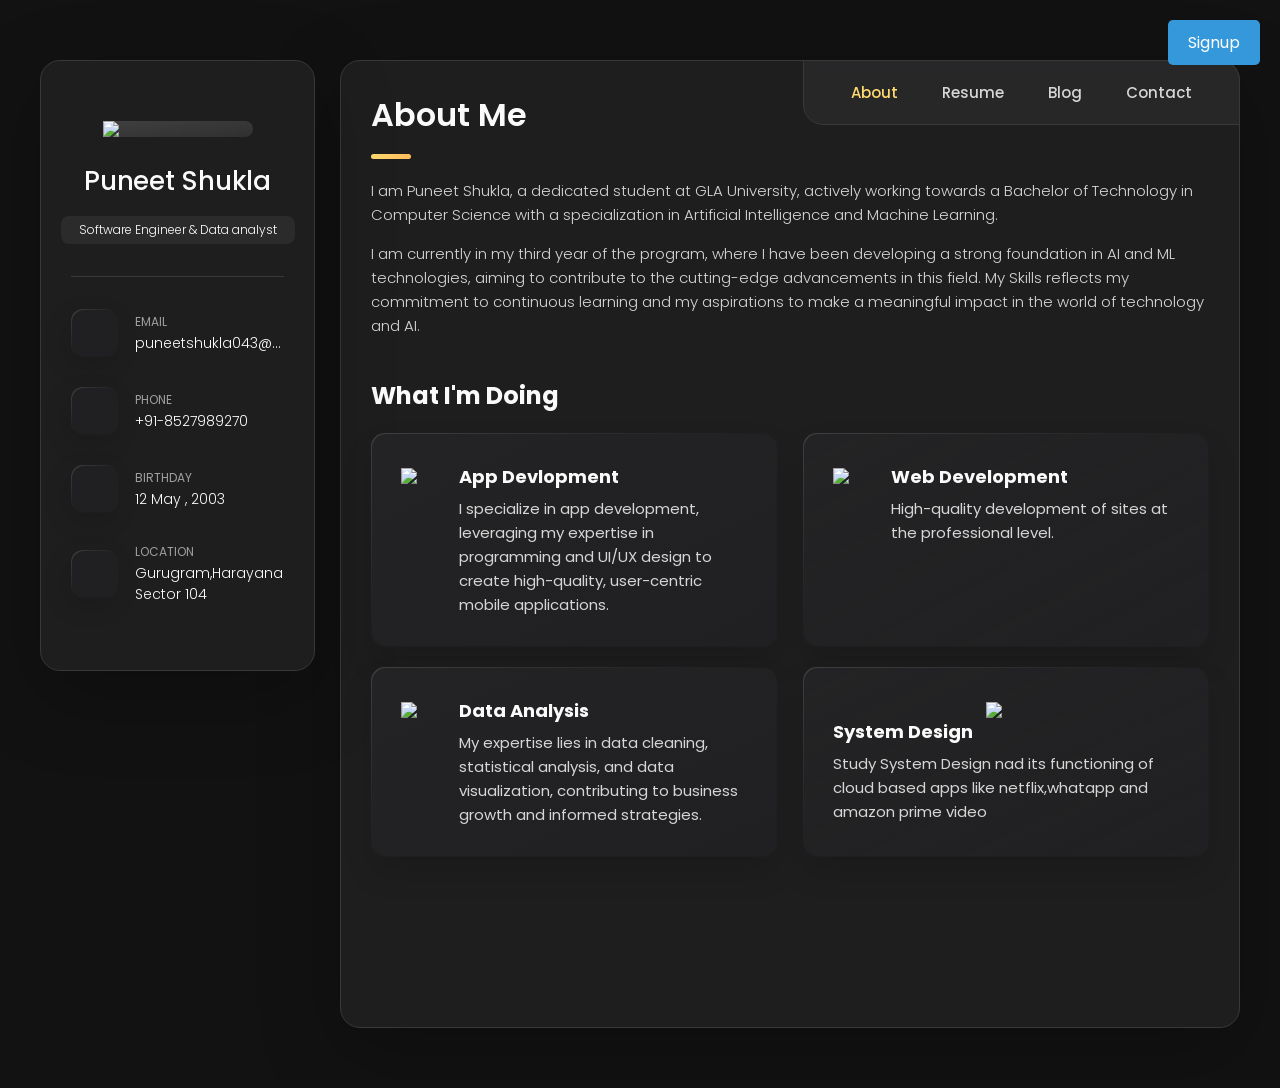
==== commit 23697bf7: "Add files via upload" ====
--- a/index.html
+++ b/index.html
@@ -1,3054 +1,1052 @@
-
-<!DOCTYPE html>
-<html lang="en">
-
-<head>
-
-	
-  <meta charset="UTF-8">
-  <meta http-equiv="X-UA-Compatible" content="IE=edge">
-  <meta name="viewport" content="width=device-width, initial-scale=1.0">
-  <title>vCard - Personal Portfolio</title>
-
-  <!--
-    - favicon
-  -->
-  <link rel="shortcut icon" href="./assets/images/logo.ico" type="image/x-icon">
-
-  <!--
-    - custom css link
-  -->
-  
-
-  <!--
-    - google font link
-  -->
-  <link rel="preconnect" href="https://fonts.googleapis.com">
-  <link rel="preconnect" href="https://fonts.gstatic.com" crossorigin>
-  <link href="https://fonts.googleapis.com/css2?family=Poppins:wght@300;400;500;600&display=swap" rel="stylesheet">
-</head>
-<style>
-  
-:root {
-  /**
-   * colors
-   */
-
-  /* gradient */
-
-  --bg-gradient-onyx: linear-gradient(
-    to bottom right, 
-    hsl(240, 1%, 25%) 3%, 
-    hsl(0, 0%, 19%) 97%
-  );
-  --bg-gradient-jet: linear-gradient(
-    to bottom right, 
-    hsla(240, 1%, 18%, 0.251) 0%, 
-    hsla(240, 2%, 11%, 0) 100%
-  ), hsl(240, 2%, 13%);
-  --bg-gradient-yellow-1: linear-gradient(
-    to bottom right, 
-    hsl(45, 100%, 71%) 0%, 
-    hsla(36, 100%, 69%, 0) 50%
-  );
-  --bg-gradient-yellow-2: linear-gradient(
-    135deg, 
-    hsla(45, 100%, 71%, 0.251) 0%, 
-    hsla(35, 100%, 68%, 0) 59.86%
-  ), hsl(240, 2%, 13%);
-  --border-gradient-onyx: linear-gradient(
-    to bottom right, 
-    hsl(0, 0%, 25%) 0%, 
-    hsla(0, 0%, 25%, 0) 50%
-  );
-  --text-gradient-yellow: linear-gradient(
-    to right, 
-    hsl(45, 100%, 72%), 
-    hsl(35, 100%, 68%)
-  );
-
-  /* solid */
-
-  --jet: hsl(0, 0%, 22%);
-  --onyx: hsl(240, 1%, 17%);
-  --eerie-black-1: hsl(240, 2%, 13%);
-  --eerie-black-2: hsl(240, 2%, 12%);
-  --smoky-black: hsl(0, 0%, 7%);
-  --white-1: hsl(0, 0%, 100%);
-  --white-2: hsl(0, 0%, 98%);
-  --orange-yellow-crayola: hsl(45, 100%, 72%);
-  --vegas-gold: hsl(45, 54%, 58%);
-  --light-gray: hsl(0, 0%, 84%);
-  --light-gray-70: hsla(0, 0%, 84%, 0.7);
-  --bittersweet-shimmer: hsl(0, 43%, 51%);
-
-  /**
-   * typography
-   */
-
-  /* font-family */
-  --ff-poppins: 'Poppins', sans-serif;
-
-  /* font-size */
-  --fs-1: 24px;
-  --fs-2: 18px;
-  --fs-3: 17px;
-  --fs-4: 16px;
-  --fs-5: 15px;
-  --fs-6: 14px;
-  --fs-7: 13px;
-  --fs-8: 11px;
-
-  /* font-weight */
-  --fw-300: 300;
-  --fw-400: 400;
-  --fw-500: 500;
-  --fw-600: 600;
-
-  /**
-   * shadow
-   */
-  
-  --shadow-1: -4px 8px 24px hsla(0, 0%, 0%, 0.25);
-  --shadow-2: 0 16px 30px hsla(0, 0%, 0%, 0.25);
-  --shadow-3: 0 16px 40px hsla(0, 0%, 0%, 0.25);
-  --shadow-4: 0 25px 50px hsla(0, 0%, 0%, 0.15);
-  --shadow-5: 0 24px 80px hsla(0, 0%, 0%, 0.25);
-
-  /**
-   * transition
-   */
-
-  --transition-1: 0.25s ease;
-  --transition-2: 0.5s ease-in-out;
-
-}
-
-
-
-
-
-/*-----------------------------------*\
-  #RESET
-\*-----------------------------------*/
-
-*, *::before, *::after {
-  margin: 0;
-  padding: 0;
-  box-sizing: border-box;
-}
-
-a { text-decoration: none; }
-
-li { list-style: none; }
-
-img, ion-icon, a, button, time, span { display: block; }
-
-button {
-  font: inherit;
-  background: none;
-  border: none;
-  text-align: left;
-  cursor: pointer;
-}
-
-input, textarea {
-  display: block;
-  width: 100%;
-  background: none;
-  font: inherit;
-}
-
-::selection {
-  background: var(--orange-yellow-crayola);
-  color: var(--smoky-black);
-}
-
-:focus { outline-color: var(--orange-yellow-crayola); }
-
-html { font-family: var(--ff-poppins); }
-
-body { background: var(--smoky-black); }
-
-
-
-
-
-/*-----------------------------------*\
-  #REUSED STYLE
-\*-----------------------------------*/
-
-.sidebar,
-article {
-  background: var(--eerie-black-2);
-  border: 1px solid var(--jet);
-  border-radius: 20px;
-  padding: 15px;
-  box-shadow: var(--shadow-1);
-  z-index: 1;
-}
-
-.separator {
-  width: 100%;
-  height: 1px;
-  background: var(--jet);
-  margin: 16px 0;
-}
-
-.icon-box {
-  position: relative;
-  background: var(--border-gradient-onyx);
-  width: 30px;
-  height: 30px;
-  border-radius: 8px;
-  display: flex;
-  justify-content: center;
-  align-items: center;
-  font-size: 16px;
-  color: var(--orange-yellow-crayola);
-  box-shadow: var(--shadow-1);
-  z-index: 1;
-}
-
-.icon-box::before {
-  content: "";
-  position: absolute;
-  inset: 1px;
-  background: var(--eerie-black-1);
-  border-radius: inherit;
-  z-index: -1;
-}
-
-.icon-box ion-icon { --ionicon-stroke-width: 35px; }
-
-article { display: none; }
-
-article.active {
-  display: block;
-  animation: fade 0.5s ease backwards;
-}
-
-@keyframes fade {
-  0% { opacity: 0; }
-  100% { opacity: 1; }
-}
-
-.h2,
-.h3,
-.h4,
-.h5 {
-  color: var(--white-2);
-  text-transform: capitalize;
-}
-
-.h2 { font-size: var(--fs-1); }
-
-.h3 { font-size: var(--fs-2); }
-
-.h4 { font-size: var(--fs-4); }
-
-.h5 {
-  font-size: var(--fs-7);
-  font-weight: var(--fw-500);
-}
-
-.article-title {
-  position: relative;
-  padding-bottom: 7px;
-}
-
-.article-title::after {
-  content: "";
-  position: absolute;
-  bottom: 0;
-  left: 0;
-  width: 30px;
-  height: 3px;
-  background: var(--text-gradient-yellow);
-  border-radius: 3px;
-}
-
-.has-scrollbar::-webkit-scrollbar {
-  width: 5px; /* for vertical scrollbar */
-  height: 5px; /* for horizontal scrollbar */
-}
-
-.has-scrollbar::-webkit-scrollbar-track {
-  background: var(--onyx);
-  border-radius: 5px;
-}
-
-.has-scrollbar::-webkit-scrollbar-thumb {
-  background: var(--orange-yellow-crayola);
-  border-radius: 5px;
-}
-
-.has-scrollbar::-webkit-scrollbar-button { width: 20px; }
-
-.content-card {
-  position: relative;
-  background: var(--border-gradient-onyx);
-  padding: 15px;
-  padding-top: 45px;
-  border-radius: 14px;
-  box-shadow: var(--shadow-2);
-  cursor: pointer;
-  z-index: 1;
-}
-
-.content-card::before {
-  content: "";
-  position: absolute;
-  inset: 1px;
-  background: var(--bg-gradient-jet);
-  border-radius: inherit;
-  z-index: -1;
-}
-
-
-
-
-
-/*-----------------------------------*\
-  #MAIN
-\*-----------------------------------*/
-
-main {
-  margin: 15px 12px;
-  margin-bottom: 75px;
-  min-width: 259px;
-}
-
-
-
-
-
-/*-----------------------------------*\
-  #SIDEBAR
-\*-----------------------------------*/
-
-.sidebar {
-  margin-bottom: 15px;
-  max-height: 112px;
-  overflow: hidden;
-  transition: var(--transition-2);
-}
-
-.sidebar.active { max-height: 405px; }
-
-.sidebar-info {
-  position: relative;
-  display: flex;
-  justify-content: flex-start;
-  align-items: center;
-  gap: 15px;
-}
-
-.avatar-box {
-  background: var(--bg-gradient-onyx);
-  border-radius: 20px;
-}
-
-.info-content .name {
-  color: var(--white-2);
-  font-size: var(--fs-3);
-  font-weight: var(--fw-500);
-  letter-spacing: -0.25px;
-  margin-bottom: 10px;
-}
-
-.info-content .title {
-  color: var(--white-1);
-  background: var(--onyx);
-  font-size: var(--fs-8);
-  font-weight: var(--fw-300);
-  width: max-content;
-  padding: 3px 12px;
-  border-radius: 8px;
-}
-
-.info_more-btn {
-  position: absolute;
-  top: -15px;
-  right: -15px;
-  border-radius: 0 15px;
-  font-size: 13px;
-  color: var(--orange-yellow-crayola);
-  background: var(--border-gradient-onyx);
-  padding: 10px;
-  box-shadow: var(--shadow-2);
-  transition: var(--transition-1);
-  z-index: 1;
-}
-
-.info_more-btn::before {
-  content: "";
-  position: absolute;
-  inset: 1px;
-  border-radius: inherit;
-  background: var(--bg-gradient-jet);
-  transition: var(--transition-1);
-  z-index: -1;
-}
-
-.info_more-btn:hover,
-.info_more-btn:focus { background: var(--bg-gradient-yellow-1); }
-
-.info_more-btn:hover::before,
-.info_more-btn:focus::before { background: var(--bg-gradient-yellow-2); }
-
-.info_more-btn span { display: none; }
-
-.sidebar-info_more {
-  opacity: 0;
-  visibility: hidden;
-  transition: var(--transition-2);
-}
-
-.sidebar.active .sidebar-info_more {
-  opacity: 1;
-  visibility: visible;
-}
-
-.contacts-list {
-  display: grid;
-  grid-template-columns: 1fr;
-  gap: 16px;
-}
-
-.contact-item {
-  min-width: 100%;
-  display: flex;
-  align-items: center;
-  gap: 16px;
-}
-
-.contact-info {
-  max-width: calc(100% - 46px);
-  width: calc(100% - 46px);
-}
-
-.contact-title {
-  color: var(--light-gray-70);
-  font-size: var(--fs-8);
-  text-transform: uppercase;
-  margin-bottom: 2px;
-}
-
-.contact-info :is(.contact-link, time, address) {
-  color: var(--white-2);
-  font-size: var(--fs-7);
-}
-
-.contact-info address { font-style: normal; }
-
-.social-list {
-  display: flex;
-  justify-content: flex-start;
-  align-items: center;
-  gap: 15px;
-  padding-bottom: 4px;
-  padding-left: 7px;
-}
-
-.social-item .social-link {
-  color: var(--light-gray-70);
-  font-size: 18px;
-}
-
-
-.social-item .social-link:hover { color: var(--light-gray); }
-
-
-
-
-
-/*-----------------------------------*\
-  #NAVBAR
-\*-----------------------------------*/
-
-.navbar {
-  position: fixed;
-  bottom: 0;
-  left: 0;
-  width: 100%;
-  background: hsla(240, 1%, 17%, 0.75);
-  backdrop-filter: blur(10px);
-  border: 1px solid var(--jet);
-  border-radius: 12px 12px 0 0;
-  box-shadow: var(--shadow-2);
-  z-index: 5;
-}
-
-.navbar-list {
-  display: flex;
-  flex-wrap: wrap;
-  justify-content: center;
-  align-items: center;
-  padding: 0 10px;
-}
-
-.navbar-link {
-  color: var(--light-gray);
-  font-size: var(--fs-8);
-  padding: 20px 7px;
-  transition: color var(--transition-1);
-}
-
-.navbar-link:hover,
-.navbar-link:focus { color: var(--light-gray-70); }
-
-.navbar-link.active { color: var(--orange-yellow-crayola); }
-
-
-
-
-
-/*-----------------------------------*\
-  #ABOUT
-\*-----------------------------------*/
-
-.about .article-title { margin-bottom: 15px; }
-
-.about-text {
-  color: var(--light-gray);
-  font-size: var(--fs-6);
-  font-weight: var(--fw-300);
-  line-height: 1.6;
-}
-
-.about-text p { margin-bottom: 15px; }
-
-
-
-/**
- * #service 
- */
-
-.service { margin-bottom: 35px; }
-
-.service-title { margin-bottom: 20px; }
-
-.service-list {
-  display: grid;
-  grid-template-columns: 1fr;
-  gap: 20px;
-}
-
-.service-item {
-  position: relative;
-  background: var(--border-gradient-onyx);
-  padding: 20px;
-  border-radius: 14px;
-  box-shadow: var(--shadow-2);
-  z-index: 1;
-}
-
-.service-item::before {
-  content: "";
-  position: absolute;
-  inset: 1px;
-  background: var(--bg-gradient-jet);
-  border-radius: inherit;
-  z-index: -1;
-}
-
-.service-icon-box { margin-bottom: 10px; }
-
-.service-icon-box img { margin: auto; }
-
-.service-content-box { text-align: center; }
-
-.service-item-title { margin-bottom: 7px; }
-
-.service-item-text {
-  color: var(--light-gray);
-  font-size: var(--fs-6);
-  font-weight: var(--fw-3);
-  line-height: 1.6;
-}
-
-
-/**
- * #testimonials 
- */
-
-.testimonials { margin-bottom: 30px; }
-
-.testimonials-title { margin-bottom: 20px; }
-
-.testimonials-list {
-  display: flex;
-  justify-content: flex-start;
-  align-items: flex-start;
-  gap: 15px;
-  margin: 0 -15px;
-  padding: 25px 15px;
-  padding-bottom: 35px;
-  overflow-x: auto;
-  scroll-behavior: smooth;
-  overscroll-behavior-inline: contain;
-  scroll-snap-type: inline mandatory;
-}
-
-.testimonials-item {
-  min-width: 100%;
-  scroll-snap-align: center;
-}
-
-.testimonials-avatar-box {
-  position: absolute;
-  top: 0;
-  left: 0;
-  transform: translate(15px, -25px);
-  background: var(--bg-gradient-onyx);
-  border-radius: 14px;
-  box-shadow: var(--shadow-1);
-}
-
-.testimonials-item-title { margin-bottom: 7px; }
-
-.testimonials-text {
-  color: var(--light-gray);
-  font-size: var(--fs-6);
-  font-weight: var(--fw-300);
-  line-height: 1.6;
-  display: -webkit-box;
-  line-clamp: 4;
-  -webkit-line-clamp: 4;
-  -webkit-box-orient: vertical;
-  overflow: hidden;
-}
-
-
-/**
- * #testimonials-modal
- */
-
-.modal-container {
-  position: fixed;
-  top: 0;
-  left: 0;
-  width: 100%;
-  height: 100%;
-  display: flex;
-  justify-content: center;
-  align-items: center;
-  overflow-y: auto;
-  overscroll-behavior: contain;
-  z-index: 20;
-  pointer-events: none;
-  visibility: hidden;
-}
-
-.modal-container::-webkit-scrollbar { display: none; }
-
-.modal-container.active {
-  pointer-events: all;
-  visibility: visible;
-}
-
-.overlay {
-  position: fixed;
-  top: 0;
-  left: 0;
-  width: 100%;
-  height: 100vh;
-  background: hsl(0, 0%, 5%);
-  opacity: 0;
-  visibility: hidden;
-  pointer-events: none;
-  z-index: 1;
-  transition: var(--transition-1);
-}
-
-.overlay.active {
-  opacity: 0.8;
-  visibility: visible;
-  pointer-events: all;
-}
-
-.testimonials-modal {
-  background: var(--eerie-black-2);
-  position: relative;
-  padding: 15px;
-  margin: 15px 12px;
-  border: 1px solid var(--jet);
-  border-radius: 14px;
-  box-shadow: var(--shadow-5);
-  transform: scale(1.2);
-  opacity: 0;
-  transition: var(--transition-1);
-  z-index: 2;
-}
-
-.modal-container.active .testimonials-modal {
-  transform: scale(1);
-  opacity: 1;
-}
-
-.modal-close-btn {
-  position: absolute;
-  top: 15px;
-  right: 15px;
-  background: var(--onyx);
-  border-radius: 8px;
-  width: 32px;
-  height: 32px;
-  display: flex;
-  justify-content: center;
-  align-items: center;
-  color: var(--white-2);
-  font-size: 18px;
-  opacity: 0.7;
-}
-
-.modal-close-btn:hover,
-.modal-close-btn:focus { opacity: 1; }
-
-.modal-close-btn ion-icon { --ionicon-stroke-width: 50px; }
-
-.modal-avatar-box {
-  background: var(--bg-gradient-onyx);
-  width: max-content;
-  border-radius: 14px;
-  margin-bottom: 15px;
-  box-shadow: var(--shadow-2);
-}
-
-.modal-img-wrapper > img { display: none; }
-
-.modal-title { margin-bottom: 4px; }
-
-.modal-content time {
-  font-size: var(--fs-6);
-  color: var(--light-gray-70);
-  font-weight: var(--fw-300);
-  margin-bottom: 10px;
-}
-
-.modal-content p {
-  color: var(--light-gray);
-  font-size: var(--fs-6);
-  font-weight: var(--fw-300);
-  line-height: 1.6;
-}
-
-
-/**
- * #clients 
- */
-
-.clients { margin-bottom: 15px; }
-
-.clients-list {
-  display: flex;
-  justify-content: flex-start;
-  align-items: flex-start;
-  gap: 15px;
-  margin: 0 -15px;
-  padding: 25px;
-  padding-bottom: 25px;
-  overflow-x: auto;
-  scroll-behavior: smooth;
-  overscroll-behavior-inline: contain;
-  scroll-snap-type: inline mandatory;
-  scroll-padding-inline: 25px;
-}
-
-.clients-item {
-  min-width: 50%;
-  scroll-snap-align: start;
-}
-
-.clients-item img {
-  width: 100%;
-  filter: grayscale(1);
-  transition: var(--transition-1);
-}
-
-.clients-item img:hover { filter: grayscale(0); }
-
-
-
-
-
-/*-----------------------------------*\
-  #RESUME
-\*-----------------------------------*/
-
-.article-title { margin-bottom: 30px; }
-
-
-/**
- * education and experience 
- */
-
-.timeline { margin-bottom: 30px; }
-
-.timeline .title-wrapper {
-  display: flex;
-  align-items: center;
-  gap: 15px;
-  margin-bottom: 25px;
-}
-
-.timeline-list {
-  font-size: var(--fs-6);
-  margin-left: 45px;
-}
-
-.timeline-item { position: relative; }
-
-.timeline-item:not(:last-child) { margin-bottom: 20px; }
-
-.timeline-item-title {
-  font-size: var(--fs-6);
-  line-height: 1.3;
-  margin-bottom: 7px;
-}
-
-.timeline-list span {
-  color: var(--vegas-gold);
-  font-weight: var(--fw-400);
-  line-height: 1.6;
-}
-
-.timeline-item:not(:last-child)::before {
-  content: "";
-  position: absolute;
-  top: -25px;
-  left: -30px;
-  width: 1px;
-  height: calc(100% + 50px);
-  background: var(--jet);
-}
-
-.timeline-item::after {
-  content: "";
-  position: absolute;
-  top: 5px;
-  left: -33px;
-  height: 6px;
-  width: 6px;
-  background: var(--text-gradient-yellow);
-  border-radius: 50%;
-  box-shadow: 0 0 0 4px var(--jet);
-}
-
-.timeline-text {
-  color: var(--light-gray);
-  font-weight: var(--fw-300);
-  line-height: 1.6;
-}
-
-
-/**
- * skills 
- */
-
-.skills-title { margin-bottom: 20px; }
-
-.skills-list { padding: 20px; }
-
-
-.skills-item:not(:last-child) { margin-bottom: 15px; }
-
-.skill .title-wrapper {
-  display: flex;
-  align-items: center;
-  gap: 5px;
-  margin-bottom: 8px;
-}
-
-.skill .title-wrapper data {
-  color: var(--light-gray);
-  font-size: var(--fs-7);
-  font-weight: var(--fw-300);
-}
-
-.skill-progress-bg {
-  background: var(--jet);
-  width: 100%;
-  height: 8px;
-  border-radius: 10px;
-}
-
-.skill-progress-fill {
-  background: var(--text-gradient-yellow);
-  height: 100%;
-  border-radius: inherit;
-}
-
-
-
-
-
-/*-----------------------------------*\
-  #PORTFOLIO
-\*-----------------------------------*/
-
-.filter-list { display: none; }
-
-.filter-select-box {
-  position: relative;
-  margin-bottom: 25px;
-}
-
-.filter-select {
-  background: var(--eerie-black-2);
-  color: var(--light-gray);
-  display: flex;
-  justify-content: space-between;
-  align-items: center;
-  width: 100%;
-  padding: 12px 16px;
-  border: 1px solid var(--jet);
-  border-radius: 14px;
-  font-size: var(--fs-6);
-  font-weight: var(--fw-300);
-}
-
-.filter-select.active .select-icon { transform: rotate(0.5turn); }
-
-.select-list {
-  background: var(--eerie-black-2);
-  position: absolute;
-  top: calc(100% + 6px);
-  width: 100%;
-  padding: 6px;
-  border: 1px solid var(--jet);
-  border-radius: 14px;
-  z-index: 2;
-  opacity: 0;
-  visibility: hidden;
-  pointer-events: none;
-  transition: 0.15s ease-in-out;
-}
-
-.filter-select.active + .select-list {
-  opacity: 1;
-  visibility: visible;
-  pointer-events: all;
-}
-
-.select-item button {
-  background: var(--eerie-black-2);
-  color: var(--light-gray);
-  font-size: var(--fs-6);
-  font-weight: var(--fw-300);
-  text-transform: capitalize;
-  width: 100%;
-  padding: 8px 10px;
-  border-radius: 8px;
-}
-
-.select-item button:hover { --eerie-black-2: hsl(240, 2%, 20%); }
-
-.project-list {
-  display: grid;
-  grid-template-columns: 1fr;
-  gap: 30px;
-  margin-bottom: 10px;
-}
-
-.project-item { display: none; }
-
-.project-item.active {
-  display: block;
-  animation: scaleUp 0.25s ease forwards;
-}
-
-@keyframes scaleUp {
-  0% { transform: scale(0.5); }
-  100% { transform: scale(1); }
-}
-
-.project-item > a { width: 100%; }
-
-.project-img {
-  position: relative;
-  width: 100%;
-  height: 200px;
-  border-radius: 16px;
-  overflow: hidden;
-  margin-bottom: 15px;
-}
-
-.project-img::before {
-  content: "";
-  position: absolute;
-  top: 0;
-  left: 0;
-  width: 100%;
-  height: 100%;
-  background: transparent;
-  z-index: 1;
-  transition: var(--transition-1);
-}
-
-.project-item > a:hover .project-img::before { background: hsla(0, 0%, 0%, 0.5); }
-
-.project-item-icon-box {
-  --scale: 0.8;
-
-  background: var(--jet);
-  color: var(--orange-yellow-crayola);
-  position: absolute;
-  top: 50%;
-  left: 50%;
-	
-  transform: translate(-50%, -50%) scale(var(--scale));
-  font-size: 20px;
-  padding: 18px;
-  border-radius: 12px;
-  opacity: 0;
-  z-index: 1;
-  transition: var(--transition-1);
-}
-
-.project-item > a:hover .project-item-icon-box {
-  --scale: 1;
-  opacity: 1;
-}
-
-.project-item-icon-box ion-icon { --ionicon-stroke-width: 50px; }
-
-.project-img img {
-  width: 100%;
-  height: 100%;
-  object-fit: cover;
-  transition: var(--transition-1);
-}
-
-.project-item > a:hover img { transform: scale(1.1); }
-
-.project-title,
-.project-category { margin-left: 10px; }
-
-.project-title {
-  color: var(--white-2);
-  font-size: var(--fs-5);
-  font-weight: var(--fw-400);
-  text-transform: capitalize;
-  line-height: 1.3;
-}
-
-.project-category {
-  color: var(--light-gray-70);
-  font-size: var(--fs-6);
-  font-weight: var(--fw-300);
-}
-
-
-
-
-
-/*-----------------------------------*\
-  #BLOG
-\*-----------------------------------*/
-
-.blog-posts { margin-bottom: 10px; }
-
-.blog-posts-list {
-  display: grid;
-  grid-template-columns: 1fr;
-  gap: 20px;
-}
-
-.blog-post-item > a {
-  position: relative;
-  background: var(--border-gradient-onyx);
-  height: 100%;
-  box-shadow: var(--shadow-4);
-  border-radius: 16px;
-  z-index: 1;
-}
-
-.blog-post-item > a::before {
-  content: "";
-  position: absolute;
-  inset: 1px;
-  border-radius: inherit;
-  background: var(--eerie-black-1);
-  z-index: -1;
-}
-
-.blog-banner-box {
-  width: 100%;
-  height: 200px;
-  border-radius: 12px;
-  overflow: hidden;
-}
-
-.blog-banner-box img {
-  width: 100%;
-  height: 100%;
-  object-fit: cover;
-  transition: var(--transition-1);
-}
-
-.blog-post-item > a:hover .blog-banner-box img { transform: scale(1.1); }
-
-.blog-content { padding: 15px; }
-
-.blog-meta {
-  display: flex;
-  justify-content: flex-start;
-  align-items: center;
-  gap: 7px;
-  margin-bottom: 10px;
-}
-
-.blog-meta :is(.blog-category, time) {
-  color: var(--light-gray-70);
-  font-size: var(--fs-6);
-  font-weight: var(--fw-300);
-}
-
-.blog-meta .dot {
-  background: var(--light-gray-70);
-  width: 4px;
-  height: 4px;
-  border-radius: 4px;
-}
-
-.blog-item-title {
-  margin-bottom: 10px;
-  line-height: 1.3;
-  transition: var(--transition-1);
-}
-
-.blog-post-item > a:hover .blog-item-title { color: var(--orange-yellow-crayola); }
-
-.blog-text {
-  color: var(--light-gray);
-  font-size: var(--fs-6);
-  font-weight: var(--fw-300);
-  line-height: 1.6;
-}
-
-
-
-
-
-/*-----------------------------------*\
-  #CONTACT
-\*-----------------------------------*/
-
-.mapbox {
-  position: relative;
-  height: 250px;
-  width: 100%;
-  border-radius: 16px;
-  margin-bottom: 30px;
-  border: 1px solid var(--jet);
-  overflow: hidden;
-}
-
-.mapbox figure { height: 100%; }
-
-.mapbox iframe {
-  width: 100%;
-  height: 100%;
-  border: none;
-  filter: grayscale(1) invert(1);
-}
-
-.contact-form { margin-bottom: 10px; }
-
-.form-title { margin-bottom: 20px; }
-
-.input-wrapper {
-  display: grid;
-  grid-template-columns: 1fr;
-  gap: 25px;
-  margin-bottom: 25px;
-}
-
-.form-input {
-  color: var(--white-2);
-  font-size: var(--fs-6);
-  font-weight: var(--fw-400);
-  padding: 13px 20px;
-  border: 1px solid var(--jet);
-  border-radius: 14px;
-  outline: none;
-}
-
-.form-input::placeholder { font-weight: var(--fw-500); }
-
-.form-input:focus { border-color: var(--orange-yellow-crayola); }
-
-textarea.form-input {
-  min-height: 100px;
-  height: 120px;
-  max-height: 200px;
-  resize: vertical;
-  margin-bottom: 25px;
-}
-
-textarea.form-input::-webkit-resizer { display: none; }
-
-.form-input:focus:invalid { border-color: var(--bittersweet-shimmer); }
-
-.form-btn {
-  position: relative;
-  width: 100%;
-  background: var(--border-gradient-onyx);
-  color: var(--orange-yellow-crayola);
-  display: flex;
-  justify-content: center;
-  align-items: center;
-  gap: 10px;
-  padding: 13px 20px;
-  border-radius: 14px;
-  font-size: var(--fs-6);
-  text-transform: capitalize;
-  box-shadow: var(--shadow-3);
-  z-index: 1;
-  transition: var(--transition-1);
-}
-
-.form-btn::before {
-  content: "";
-  position: absolute;
-  inset: 1px;
-  background: var(--bg-gradient-jet);
-  border-radius: inherit;
-  z-index: -1;
-  transition: var(--transition-1);
-}
-
-.form-btn ion-icon { font-size: 16px; }
-
-.form-btn:hover { background: var(--bg-gradient-yellow-1); }
-
-.form-btn:hover::before { background: var(--bg-gradient-yellow-2); }
-
-.form-btn:disabled {
-  opacity: 0.7;
-  cursor: not-allowed;
-}
-
-.form-btn:disabled:hover { background: var(--border-gradient-onyx); }
-
-.form-btn:disabled:hover::before { background: var(--bg-gradient-jet); }
-
-
-
-
-
-/*-----------------------------------*\
-  #RESPONSIVE
-\*-----------------------------------*/
-
-/**
- * responsive larger than 450px screen
- */
-
-@media (min-width: 450px) {
-
-  /**
-   * client
-   */
-
-  .clients-item { min-width: calc(33.33% - 10px); }
-
-
-
-  /**
-   * #PORTFOLIO, BLOG 
-   */
-
-  .project-img,
-  .blog-banner-box { height: auto; }
-
-}
-
-
-
-
-
-/**
- * responsive larger than 580px screen
- */
-
-@media (min-width: 580px) {
-
-  /**
-   * CUSTOM PROPERTY
-   */
-
-  :root {
-
-    /**
-     * typography
-     */
-
-    --fs-1: 32px;
-    --fs-2: 24px;
-    --fs-3: 26px;
-    --fs-4: 18px;
-    --fs-6: 15px;
-    --fs-7: 15px;
-    --fs-8: 12px;
-
-  }
-
-
-
-  /**
-   * #REUSED STYLE
-   */
-
-  .sidebar, article {
-    width: 520px;
-    margin-inline: auto;
-    padding: 30px;
-  }
-
-  .article-title {
-    font-weight: var(--fw-600);
-    padding-bottom: 15px;
-  }
-
-  .article-title::after {
-    width: 40px;
-    height: 5px;
-  }
-
-  .icon-box {
-    width: 48px;
-    height: 48px;
-    border-radius: 12px;
-    font-size: 18px;
-  }
-
-
-
-  /**
-   * #MAIN
-   */
-
-  main {
-    margin-top: 60px;
-    margin-bottom: 100px;
-  }
-
-
-
-  /**
-   * #SIDEBAR
-   */
-
-  .sidebar {
-    max-height: 180px;
-    margin-bottom: 30px;
-  }
-
-  .sidebar.active { max-height: 584px; }
-
-  .sidebar-info { gap: 25px; }
-
-  .avatar-box { border-radius: 30px; }
-
-  .avatar-box img { width: 120px; }
-
-  .info-content .name { margin-bottom: 15px; }
-
-  .info-content .title { padding: 5px 18px; }
-
-  .info_more-btn {
-    top: -30px;
-    right: -30px;
-    padding: 10px 15px;
-  }
-
-  .info_more-btn span {
-    display: block;
-    font-size: var(--fs-8);
-  }
-
-  .info_more-btn ion-icon { display: none; }
-
-  .separator { margin: 32px 0; }
-
-  .contacts-list { gap: 20px; }
-
-  .contact-info {
-    max-width: calc(100% - 64px);
-    width: calc(100% - 64px);
-  }
-
-
-
-  /**
-   * #NAVBAR
-   */
-
-  .navbar { border-radius: 20px 20px 0 0; }
-
-  .navbar-list { gap: 20px; }
-
-  .navbar-link { --fs-8: 14px; }
-
-
-
-  /**
-   * #ABOUT
-   */
-
-  .about .article-title { margin-bottom: 20px; }
-
-  .about-text { margin-bottom: 40px; }
-
-  /* service */
-
-  .service-item {
-    display: flex;
-    justify-content: flex-start;
-    align-items: flex-start;
-    gap: 18px;
-    padding: 30px;
-  }
-
-  .service-icon-box {
-    margin-bottom: 0;
-    margin-top: 5px;
-  }
-
-  .service-content-box { text-align: left; }
-
-  /* testimonials */
-
-  .testimonials-title { margin-bottom: 25px; }
-
-  .testimonials-list {
-    gap: 30px;
-    margin: 0 -30px;
-    padding: 30px;
-    padding-bottom: 35px;
-  }
-
-  .content-card {
-    padding: 30px;
-    padding-top: 25px;
-  }
-
-  .testimonials-avatar-box {
-    transform: translate(30px, -30px);
-    border-radius: 20px;
-  }
-
-  .testimonials-avatar-box img { width: 80px; }
-
-  .testimonials-item-title {
-    margin-bottom: 10px;
-    margin-left: 95px;
-  }
-
-  .testimonials-text {
-    line-clamp: 2;
-    -webkit-line-clamp: 2;
-  }
-
-  /* testimonials modal */
-
-  .modal-container { padding: 20px; }
-
-  .testimonials-modal {
-    display: flex;
-    justify-content: flex-start;
-    align-items: stretch;
-    gap: 25px;
-    padding: 30px;
-    border-radius: 20px;
-  }
-
-  .modal-img-wrapper {
-    display: flex;
-    flex-direction: column;
-    align-items: center;
-  }
-
-  .modal-avatar-box {
-    border-radius: 18px;
-    margin-bottom: 0;
-  }
-
-  .modal-avatar-box img { width: 65px; }
-
-  .modal-img-wrapper > img {
-    display: block;
-    flex-grow: 1;
-    width: 35px;
-  }
-
-  /* clients */
-
-  .clients-list {
-    gap: 50px;
-    margin: 0 -30px;
-    padding: 45px;
-    scroll-padding-inline: 45px;
-  }
-
-  .clients-item { min-width: calc(33.33% - 35px); }
-
-
-
-  /**
-   * #RESUME
-   */
-
-  .timeline-list { margin-left: 65px; }
-
-  .timeline-item:not(:last-child)::before { left: -40px; }
-
-  .timeline-item::after {
-    height: 8px;
-    width: 8px;
-    left: -43px;
-  }
-
-  .skills-item:not(:last-child) { margin-bottom: 25px; }
-
-
-
-  /**
-   * #PORTFOLIO, BLOG
-   */
-
-  .project-img, .blog-banner-box { border-radius: 16px; }
-
-  .blog-posts-list { gap: 30px; }
-
-  .blog-content { padding: 25px; }
-
-
-
-  /**
-   * #CONTACT
-   */
-
-  .mapbox {
-    height: 380px;
-    border-radius: 18px;
-  }
-
-  .input-wrapper {
-    gap: 30px;
-    margin-bottom: 30px;
-  }
-
-  .form-input { padding: 15px 20px; }
-
-  textarea.form-input { margin-bottom: 30px; }
-
-  .form-btn {
-    --fs-6: 16px;
-    padding: 16px 20px;
-  }
-
-  .form-btn ion-icon { font-size: 18px; }
-
-}
-
-/**
- * responsive larger than 768px screen
- */
-
-@media (min-width: 768px) {
-
-  /**
-   * REUSED STYLE
-   */
-
-  .sidebar, article { width: 700px; }
-
-  .has-scrollbar::-webkit-scrollbar-button { width: 100px; }
-
-
-
-  /**
-   * SIDEBAR
-   */
-
-  .contacts-list {
-    grid-template-columns: 1fr 1fr;
-    gap: 30px 15px;
-  }
-
-
-
-  /**
-   * NAVBAR
-   */
-
-  .navbar-link { --fs-8: 15px; }
-
-
-
-  /**
-   * ABOUT
-   */
-
-  /* testimonials modal */
-
-  .testimonials-modal {
-    gap: 35px;
-    max-width: 680px;
-  }
-
-  .modal-avatar-box img { width: 80px; }
-
-
-
-  /**
-   * PORTFOLIO
-   */
-
-  .article-title { padding-bottom: 20px; }
-
-  .filter-select-box { display: none; }
-
-  .filter-list {
-    display: flex;
-    justify-content: flex-start;
-    align-items: center;
-    gap: 25px;
-    padding-left: 5px;
-    margin-bottom: 30px;
-  }
-
-  .filter-item button {
-    color: var(--light-gray);
-    font-size: var(--fs-5);
-    transition: var(--transition-1);
-  }
-
-  .filter-item button:hover { color: var(--light-gray-70); }
-
-  .filter-item button.active { color: var(--orange-yellow-crayola); }
-
-  /* portfolio and blog grid */
-
-  .project-list, .blog-posts-list { grid-template-columns: 1fr 1fr; }
-
-
-
-  /**
-   * CONTACT
-   */
-
-  .input-wrapper { grid-template-columns: 1fr 1fr; }
-
-  .form-btn {
-    width: max-content;
-    margin-left: auto;
-  }
-  
-}
-
-
-
-
-
-/**
- * responsive larger than 1024px screen
- */
-
-@media (min-width: 1024px) {
-
-  /**
-   * CUSTOM PROPERTY
-   */
-
-  :root {
-
-    /**
-    * shadow
-    */
-
-    --shadow-1: -4px 8px 24px hsla(0, 0%, 0%, 0.125);
-    --shadow-2: 0 16px 30px hsla(0, 0%, 0%, 0.125);
-    --shadow-3: 0 16px 40px hsla(0, 0%, 0%, 0.125);
-
-  }
-
-
-
-  /**
-   * REUSED STYLE
-   */
-
-  .sidebar, article {
-    width: 950px;
-    box-shadow: var(--shadow-5);
-  }
-
-
-
-  /**
-   * MAIN 
-   */
-
-  main { margin-bottom: 60px; }
-
-  .main-content {
-    position: relative;
-    width: max-content;
-    margin: auto;
-  }
-
-
-
-  /**
-   * NAVBAR
-   */
-
-  .navbar {
-    position: absolute;
-    bottom: auto;
-    top: 0;
-    left: auto;
-    right: 0;
-    width: max-content;
-    border-radius: 0 20px;
-    padding: 0 20px;
-    box-shadow: none;
-  }
-
-  .navbar-list {
-    gap: 30px;
-    padding: 0 20px;
-  }
-
-  .navbar-link { font-weight: var(--fw-500); }
-
-
-
-  /**
-   * ABOUT
-   */
-
-  /* service */
-
-  .service-list {
-    grid-template-columns: 1fr 1fr;
-    gap: 20px 25px;
-  }
-
-  /* testimonials */
-
-  .testimonials-item { min-width: calc(50% - 15px); }
-
-  /* clients */
-
-  .clients-item { min-width: calc(25% - 38px); }
-
-
-
-  /**
-   * PORTFOLIO
-   */
-
-  .project-list { grid-template-columns: repeat(3, 1fr); }
-
-
-
-  /**
-   * BLOG
-   */
-
-  .blog-banner-box { height: 230px; }
-
-}
-
-
-
-
-
-/**
- * responsive larger than 1250px screen
- */
-
-@media (min-width: 1250px) {
-
-  /**
-   * RESET
-   */
-
-  body::-webkit-scrollbar { width: 20px; }
-
-  body::-webkit-scrollbar-track { background: var(--smoky-black); }
-
-  body::-webkit-scrollbar-thumb {
-    border: 5px solid var(--smoky-black);
-    background: hsla(0, 0%, 100%, 0.1);
-    border-radius: 20px;
-    box-shadow: inset 1px 1px 0 hsla(0, 0%, 100%, 0.11),
-                inset -1px -1px 0 hsla(0, 0%, 100%, 0.11);
-  }
-
-  body::-webkit-scrollbar-thumb:hover { background: hsla(0, 0%, 100%, 0.15); }
-
-  body::-webkit-scrollbar-button { height: 60px; }
-
-
-
-  /**
-   * REUSED STYLE
-   */
-
-  .sidebar, article { width: auto; }
-
-  article { min-height: 100%; }
-
-
-
-  /**
-   * MAIN
-   */
-
-  main {
-    max-width: 1200px;
-    margin-inline: auto;
-    display: flex;
-    justify-content: center;
-    align-items: stretch;
-    gap: 25px;
-  }
-
-  .main-content {
-    min-width: 75%;
-    width: 75%;
-    margin: 0;
-  }
-
-
-
-  /**
-   * SIDEBAR
-   */
-
-  .sidebar {
-    position: sticky;
-    top: 60px;
-    max-height: max-content;
-    height: 100%;
-    margin-bottom: 0;
-    padding-top: 60px;
-    z-index: 1;
-  }
-
-  .sidebar-info { flex-direction: column; }
-
-  .avatar-box img { width: 150px; }
-
-  .info-content .name {
-    white-space: nowrap;
-    text-align: center;
-  }
-
-  .info-content .title { margin: auto; }
-
-  .info_more-btn { display: none; }
-
-  .sidebar-info_more {
-    opacity: 1;
-    visibility: visible;
-  }
-
-  .contacts-list { grid-template-columns: 1fr; }
-
-  .contact-info :is(.contact-link) {
-    white-space: nowrap;
-    overflow: hidden;
-    text-overflow: ellipsis;
-  }
-
-  .contact-info :is(.contact-link, time, address) {
-    --fs-7: 14px;
-    font-weight: var(--fw-300);
-  }
-
-  .separator:last-of-type {
-    margin: 15px 0;
-    opacity: 0;
-  }
-
-  .social-list { justify-content: center; }
-
-
-
-  /**
-	 * RESUME
-	 */
-
-  .timeline-text { max-width: 700px; }
-
-}
-</style>
-<body>
-
-  <!--
-    - #MAIN
-  -->
-
-  <main>
-
-    <!--
-      - #SIDEBAR
-    -->
-
-    <aside class="sidebar" data-sidebar>
-
-      <div class="sidebar-info">
-
-        <figure class="avatar-box">
-          <img src="profile pic-circle.png">
-		
-        </figure>
-
-        <div class="info-content">
-          <h1 class="name" title="Richard hanrick">Puneet Shukla</h1>
-
-          <p class="title">Software Engineer & Data analyst</p>
-        </div>
-
-        <button class="info_more-btn" data-sidebar-btn>
-          <span>Show Contacts</span>
-
-          <ion-icon name="chevron-down"></ion-icon>
-        </button>
-
-      </div>
-
-      <div class="sidebar-info_more">
-
-        <div class="separator"></div>
-
-        <ul class="contacts-list">
-
-          <li class="contact-item">
-
-            <div class="icon-box">
-              <ion-icon name="mail-outline"></ion-icon>
-            </div>
-
-            <div class="contact-info">
-              <p class="contact-title">Email</p>
-
-              <a href="puneetshukla043@gmail.com" class="contact-link">puneetshukla043@gmail.com</a>
-            </div>
-
-          </li>
-
-          <li class="contact-item">
-
-            <div class="icon-box">
-              <ion-icon name="phone-portrait-outline"></ion-icon>
-            </div>
-
-            <div class="contact-info">
-              <p class="contact-title">Phone</p>
-
-              <a href="phn:+91-8527989270" class="contact-link">+91-8527989270</a>
-            </div>
-
-          </li>
-
-          <li class="contact-item">
-
-            <div class="icon-box">
-              <ion-icon name="calendar-outline"></ion-icon>
-            </div>
-
-            <div class="contact-info">
-              <p class="contact-title">Birthday</p>
-
-              <time datetime="1982-06-23">12 May , 2003</time>
-            </div>
-
-          </li>
-
-          <li class="contact-item">
-
-            <div class="icon-box">
-              <ion-icon name="location-outline"></ion-icon>
-            </div>
-
-            <div class="contact-info">
-              <p class="contact-title">Location</p>
-
-              <address>Gurugram,Harayana Sector 104 </address>
-            </div>
-
-          </li>
-
-        </ul>
-
-        <div class="separator"></div>
-
-        <ul class="social-list">
-
-          <li class="social-item">
-            <a href="#" class="social-link">
-              <ion-icon name="logo-facebook"></ion-icon>
-            </a>
-          </li>
-
-          <li class="social-item">
-            <a href="#" class="social-link">
-              <ion-icon name="logo-twitter"></ion-icon>
-            </a>
-          </li>
-
-          <li class="social-item">
-            <a href="https://instagram.com/puneet_146?igshid=YjdicHBrZ2NmbHMw" class="social-link">
-              <ion-icon name="logo-instagram"></ion-icon>
-            </a>
-          </li>
-
-        </ul>
-
-      </div>
-
-    </aside>
-
-
-
-
-
-    <!--
-      - #main-content
-    -->
-
-    <div class="main-content">
-
-      <!--
-        - #NAVBAR
-      -->
-
-      <nav class="navbar">
-
-        <ul class="navbar-list">
-
-          <li class="navbar-item">
-            <button class="navbar-link  active" data-nav-link>About</button>
-          </li>
-
-          <li class="navbar-item">
-            <button class="navbar-link" data-nav-link>Resume</button>
-          </li>
-
-      <!----  <li class="navbar-item">
-            <button class="navbar-link" data-nav-link>project</button>
-          </li>
-        -->
-          <li class="navbar-item">
-            <button class="navbar-link" data-nav-link>Blog</button>
-          </li>
-
-          <li class="navbar-item">
-            <button class="navbar-link" data-nav-link>Contact</button>
-          </li>
-
-        </ul>
-
-      </nav>
-
-      <!--
-        - #ABOUT
-      -->
-
-      <article class="about  active" data-page="about">
-
-        <header>
-          <h2 class="h2 article-title">About me</h2>
-        </header>
-
-        <section class="about-text">
-          <p>
-            I am Puneet Shukla, a dedicated student at GLA University,
-            actively working towards a Bachelor of Technology in Computer Science with 
-            a specialization in Artificial Intelligence and Machine Learning.
-          </p>
-
-          <p>
-            I am currently in my third year of the program, 
-           where I have been developing a strong foundation in AI and ML 
-	technologies, aiming to contribute to the cutting-edge advancements in this field.
-		  My Skills reflects my commitment to continuous learning and my
-		aspirations to make a meaningful impact in the world of technology and AI.
-          </p>
-        </section>
-
-
-        <!--
-          - service
-        -->
-
-        <section class="service">
-
-          <h3 class="h3 service-title">What i'm doing</h3>
-
-          <ul class="service-list">
-
-            <li class="service-item">
-
-              <div class="service-icon-box">
-                <img src="https://cdn3d.iconscout.com/3d/premium/thumb/app-development-6849309-5618483.png" width="40">
-              </div>
-
-              <div class="service-content-box">
-                <h4 class="h4 service-item-title">App Devlopment</h4>
-
-                <p class="service-item-text">
-                  I specialize in app development, leveraging my expertise in programming and UI/UX design to create high-quality, 
-		user-centric mobile applications.
-                </p>
-              </div>
-
-            </li>
-
-            <li class="service-item">
-
-              <div class="service-icon-box">
-                <img src="https://cdn-icons-png.flaticon.com/512/9414/9414296.png" width="40">
-              </div>
-
-              <div class="service-content-box">
-                <h4 class="h4 service-item-title">Web development</h4>
-
-                <p class="service-item-text">
-                  High-quality development of sites at the professional level.
-                </p>
-              </div>
-
-            </li>
-
-            <li class="service-item">
-
-              <div class="service-icon-box">
-                <img src="https://w7.pngwing.com/pngs/913/765/png-transparent-ideas-data-science-business-analyst-data-analysis-and-bulbs-text-people-bulbs.png" width="40">
-              </div>
-
-              <div class="service-content-box">
-                <h4 class="h4 service-item-title">Data Analysis </h4>
-
-                <p class="service-item-text">
-                  My expertise lies in data cleaning, statistical analysis,
-			and data visualization, contributing to business growth and informed strategies.
-                </p>
-              </div>
-
-            </li>
-
-            <li class="service-item">
-
-              <div class="service-icon-box">
-                <img src="https://banner2.cleanpng.com/20171208/c97/computer-circulatory-system-5a2a913da539c8.6268579815127391336768.jpg" width="40">
-
-              <div class="service-content-box">
-                <h4 class="h4 service-item-title">System Design</h4>
-
-                <p class="service-item-text">
-                  Study System Design nad its functioning of cloud based apps like netflix,whatapp and amazon prime video
-                </p>
-              </div>
-
-            </li>
-
-          </ul>
-
-        </section>
-
- <!--
-          - testimonials modal
-        -->
-
-        <div class="modal-container" data-modal-container>
-
-          <div class="overlay" data-overlay></div>
-
-          <section class="testimonials-modal">
-
-            <button class="modal-close-btn" data-modal-close-btn>
-              <ion-icon name="close-outline"></ion-icon>
-            </button>
-
-            <div class="modal-img-wrapper">
-              <figure class="modal-avatar-box">
-                <img src="./assets/images/avatar-1.png" alt="Daniel lewis" width="80" data-modal-img>
-              </figure>
-
-              <img src="./assets/images/icon-quote.svg" alt="quote icon">
-            </div>
-            <div class="modal-content">
-              <h4 class="h3 modal-title" data-modal-title>Daniel lewis</h4>
-              <time datetime="2021-06-14">14 June, 2021</time>
-              <div data-modal-text>
-                <p>
-                  Puneet shukla
-                  and is very concerned about the needs of client. Lorem ipsum dolor sit amet, ullamcous cididt
-                  consectetur adipiscing
-                  elit, seds do et eiusmod tempor incididunt ut laborels dolore magnarels alia.
-                </p>
-              </div>
-
-            </div>
-
-          </section>
-
-        </div>
-
-	      <!--
-          - clients
-        -->
-
-        <section class="clients">
-
-          
-
-          <ul class="clients-list has-scrollbar">
-
-         
-
-          </ul>
-
-        </section>
-
-      </article>
-
-
-
-
-
-        
-
-       
-
-      <!--
-        - #RESUME
-      -->
-
-      <article class="resume" data-page="resume">
-
-        <header>
-          <h2 class="h2 article-title">Resume</h2>
-        </header>
-
-        <section class="timeline">
-
-          <div class="title-wrapper">
-            <div class="icon-box">
-              <ion-icon name="book-outline"></ion-icon>
-            </div>
-
-            <h3 class="h3">Education</h3>
-          </div>
-
-          <ol class="timeline-list">
-
-            <li class="timeline-item">
-
-              <h4 class="h4 timeline-item-title">SNPS Gurugram</h4>
-
-              <span>2015 — 2020</span>
-
-              <p class="timeline-text">
-              I successfully completed my Senior secondary education in SNPS School in a period of four years, demonstrating efficient learning and adaptability.
-		This accelerated achievement underscores my dedication to academic excellence and my ability to excel within a focused timeframe.
-              </p>
-
-            </li>
-
-            <li class="timeline-item">
-
-              <h4 class="h4 timeline-item-title">GLA University Mathura</h4>
-
-              <span>2021 — currently</span>
-
-              <p class="timeline-text">
-                I am currently pursuing a four-year undergraduate program in Computer Science with a specialization 
-		      in Artificial Intelligence and Machine Learning at GLA University. My academic journey reflects my
-		      commitment to gaining in-depth knowledge and expertise in this cutting-edge field,
-		      with a focus on contributing to technological advancements and innovation in the future.
-              </p>
-
-            </li>
-
-          </ol>
-
-        </section>
-
-        <section class="timeline">
-
-          <div class="title-wrapper">
-            <div class="icon-box">
-              <ion-icon name="book-outline"></ion-icon>
-            </div>
-
-            <h3 class="h3">Experience</h3>
-          </div>
-
-          <ol class="timeline-list">
-
-            <li class="timeline-item">
-
-              <h4 class="h4 timeline-item-title">Medanta - Intern</h4>
-
-              <span>May 2023 — July 2023</span>
-
-              <p class="timeline-text">
-                    .Successfully completed a 2-month internship as a Web Developer and Tester at Medanta Hospital, Gurugram, contributing to the enhancement of their online platforms.
-    <br> .Actively participated in web development projects, ensuring a user-friendly experience for patients and healthcare providers.
-   <br> .Gained valuable real-world experience in web development and quality assurance while working within a professional healthcare environment.
-              </p>
-
-            </li>
-
-          </ol>
-
-        </section>
-
-        <section class="skill">
-
-          <h3 class="h3 skills-title">My skills</h3>
-          
-
-          <ul class="skills-list content-card">
-
-            <li class="skills-item">
-
-              <div class="title-wrapper">
-                
-                <h5 class="h5">Programming Languages: Python, Java, C  </h5>
-                <data value="80">  -95%</data>
-              </div>
-
-              <div class="skill-progress-bg">
-                <div class="skill-progress-fill" style="width: 95%;"></div>
-              </div>
-
-            </li>
-
-            <li class="skills-item">
-
-              <div class="title-wrapper">
-                <h5 class="h5">Web Development</h5>
-                <data value="70">-90%</data>
-              </div>
-
-              <div class="skill-progress-bg">
-                <div class="skill-progress-fill" style="width: 90%;"></div>
-              </div>
-
-            </li>
-
-            <li class="skills-item">
-
-              <div class="title-wrapper">
-                <h5 class="h5">Data Analysis With Machine Learning</h5>
-                <data value="90">-85%</data>
-              </div>
-
-              <div class="skill-progress-bg">
-                <div class="skill-progress-fill" style="width: 85%;"></div>
-              </div>
-
-            </li>
-
-            <li class="skills-item">
-
-              <div class="title-wrapper">
-                <h5 class="h5">System Design</h5>
-                <data value="50">-80%</data>
-              </div>
-
-              <div class="skill-progress-bg">
-                <div class="skill-progress-fill" style="width: 80%;"></div>
-              </div>
-
-            </li>
-
-          </ul>
-
-        </section>
-
-      </article>
-
-
-
-
-
-      <!--
-        - #PORTFOLIO
-      -->
-
-      <article class="portfolio" data-page="project">
-
-        <header>
-          <h2 class="h2 article-title">My Work </h2>
-        </header>
-
-        <section class="projects">
-
-          <ul class="filter-list">
-
-            <li class="filter-item">
-              <button data-filter-btn>Web design</button>
-            </li>
-
-            <li class="filter-item">
-              <button data-filter-btn>Applications</button>
-            </li>
-
-            <li class="filter-item">
-              <button data-filter-btn>Web development</button>
-            </li>
-
-          </ul>
-
-          <div class="filter-select-box">
-
-            <button class="filter-select" data-select>
-
-              <div class="select-value" data-selecct-value>Select category</div>
-
-              <div class="select-icon">
-                <ion-icon name="chevron-down"></ion-icon>
-              </div>
-
-            </button>
-
-            <ul class="select-list">
-
-              <li class="select-item">
-                <button data-select-item>All</button>
-              </li>
-
-              <li class="select-item">
-                <button data-select-item>Web design</button>
-              </li>
-
-              <li class="select-item">
-                <button data-select-item>Applications</button>
-              </li>
-
-              <li class="select-item">
-                <button data-select-item>Web development</button>
-              </li>
-
-            </ul>
-
-          </div>
-
-          <ul class="project-list">
-
-            <li class="project-item  active" data-filter-item data-category="web development">
-              <a href="#">
-
-                <figure class="project-img">
-                  <div class="project-item-icon-box">
-                    <ion-icon name="eye-outline"></ion-icon>
-                  </div>
-
-                  <img src="./assets/images/project-1.jpg" alt="finance" loading="lazy">
-                </figure>
-
-                <h3 class="project-title">Finance</h3>
-
-                <p class="project-category">Web development</p>
-
-              </a>
-            </li>
-
-            <li class="project-item  active" data-filter-item data-category="web development">
-              <a href="#">
-
-                <figure class="project-img">
-                  <div class="project-item-icon-box">
-                    <ion-icon name="eye-outline"></ion-icon>
-                  </div>
-
-                  <img src="./assets/images/project-2.png" alt="orizon" loading="lazy">
-                </figure>
-
-                <h3 class="project-title">Orizon</h3>
-
-                <p class="project-category">Web development</p>
-
-              </a>
-            </li>
-
-            <li class="project-item  active" data-filter-item data-category="web design">
-              <a href="#">
-
-                <figure class="project-img">
-                  <div class="project-item-icon-box">
-                    <ion-icon name="eye-outline"></ion-icon>
-                  </div>
-
-                  <img src="./assets/images/project-3.jpg" alt="fundo" loading="lazy">
-                </figure>
-
-                <h3 class="project-title">Fundo</h3>
-
-                <p class="project-category">Web design</p>
-
-              </a>
-            </li>
-
-            <li class="project-item  active" data-filter-item data-category="applications">
-              <a href="#">
-
-                <figure class="project-img">
-                  <div class="project-item-icon-box">
-                    <ion-icon name="eye-outline"></ion-icon>
-                  </div>
-
-                  <img src="./assets/images/project-4.png" alt="brawlhalla" loading="lazy">
-                </figure>
-
-                <h3 class="project-title">Brawlhalla</h3>
-
-                <p class="project-category">Applications</p>
-
-              </a>
-            </li>
-
-            <li class="project-item  active" data-filter-item data-category="web design">
-              <a href="#">
-
-                <figure class="project-img">
-                  <div class="project-item-icon-box">
-                    <ion-icon name="eye-outline"></ion-icon>
-                  </div>
-
-                  <img src="./assets/images/project-5.png" alt="dsm." loading="lazy">
-                </figure>
-
-                <h3 class="project-title">DSM.</h3>
-
-                <p class="project-category">Web design</p>
-
-              </a>
-            </li>
-
-            <li class="project-item  active" data-filter-item data-category="web design">
-              <a href="#">
-
-                <figure class="project-img">
-                  <div class="project-item-icon-box">
-                    <ion-icon name="eye-outline"></ion-icon>
-                  </div>
-
-                  <img src="./assets/images/project-6.png" alt="metaspark" loading="lazy">
-                </figure>
-
-                <h3 class="project-title">MetaSpark</h3>
-
-                <p class="project-category">Web design</p>
-
-              </a>
-            </li>
-
-            <li class="project-item  active" data-filter-item data-category="web development">
-              <a href="#">
-
-                <figure class="project-img">
-                  <div class="project-item-icon-box">
-                    <ion-icon name="eye-outline"></ion-icon>
-                  </div>
-
-                  <img src="./assets/images/project-7.png" alt="summary" loading="lazy">
-                </figure>
-
-                <h3 class="project-title">Summary</h3>
-
-                <p class="project-category">Web development</p>
-
-              </a>
-            </li>
-
-            <li class="project-item  active" data-filter-item data-category="applications">
-              <a href="#">
-
-                <figure class="project-img">
-                  <div class="project-item-icon-box">
-                    <ion-icon name="eye-outline"></ion-icon>
-                  </div>
-
-                  <img src="./assets/images/project-8.jpg" alt="task manager" loading="lazy">
-                </figure>
-
-                <h3 class="project-title">Task Manager</h3>
-
-                <p class="project-category">Applications</p>
-
-              </a>
-            </li>
-
-            <li class="project-item  active" data-filter-item data-category="web development">
-              <a href="#">
-
-                <figure class="project-img">
-                  <div class="project-item-icon-box">
-                    <ion-icon name="eye-outline"></ion-icon>
-                  </div>
-
-                  <img src="./assets/images/project-9.png" alt="arrival" loading="lazy">
-                </figure>
-
-                <h3 class="project-title">Arrival</h3>
-
-                <p class="project-category">Web development</p>
-
-              </a>
-            </li>
-
-          </ul>
-
-        </section>
-
-      </article>
-
-
-
-
-
-      <!--
-        - #BLOG
-      -->
-
-      <article class="blog" data-page="blog">
-
-        <header>
-          <h2 class="h2 article-title">Blog</h2>
-        </header>
-
-        <section class="blog-posts">
-
-          <ul class="blog-posts-list">
-
-            <li class="blog-post-item">
-              <a href="#">
- 
-                <figure class="blog-banner-box">
-                  <img src="https://shorturl.at/egqTV" alt="Apps and Websites" loading="lazy">
-                </figure>
-
-                <div class="blog-content">
-
-                  <div class="blog-meta">
-                    <span class="dot"></span>
-                    <p class="blog-category">APP AND WEB Devlopment</p>
-
-                    <span class="dot"></span>
-
-                    <time datetime="2022-02-23">Last Updated Recently</time>
-                  </div>
-
-                  <h3 class="h3 blog-item-title">My Projects</h3>
-
-                  <p class="blog-text">
-                    &bull; I designed and implemented a tailored communication platform, a sophisticated chatting app, specifically catered to enhance seamless and efficient communication within our university community.
-			  Its intuitive interface and robust features facilitate real-time interaction, fostering a connected and collaborative environment among students<br>
-                    <br>  &bull;I crafted a comprehensive restaurant website for seamless hotel room bookings and dining experiences. The platform seamlessly integrates user-friendly room reservation functionalities with
-			  an enticing menu showcase, enhancing the overall digital presence and guest engagement for the hotel.
-                  </p>
-
-                </div>
-
-              </a>
-            </li>
-
-            <li class="blog-post-item">
-              <a href="#">
-
-                <figure class="blog-banner-box">
-                  <img src="https://shorturl.at/cyNQU" alt="Cetificates" loading="lazy">
-                </figure>
-
-                <div class="blog-content">
-
-                  <div class="blog-meta">
-                    <span class="dot"></span>
-                    <p class="blog-category">Java</p>
-                    <br>
-                    <span class="dot"></span>
-                    <p class="blog-category">Python</p>
-                    <br>
-                    <span class="dot"></span>
-                    <p class="blog-category">Data analysis</p>
-                    <span class="dot"></span>
-                    <p class="blog-category">Machine Learning</p>
-
-                
-
-                    <time datetime="2022-02-23"></time>
-                  </div>
-
-                  <h3 class="h3 blog-item-title">My Projects</h3>
-
-                  <p class="blog-text">
-                    &bull; 
-                    <a href=""> JP Morgan Excel Skills Certificate</a>
-                  </p>
-
-                </div>
-
-              </a>
-            </li>
-
-            <li class="blog-post-item">
-              <a href="#">
-
-                <figure class="blog-banner-box">
-                  <img src="./assets/images/blog-3.jpg" alt="Design digest #80" loading="lazy">
-                </figure>
-
-                <div class="blog-content">
-
-                  <div class="blog-meta">
-                    <p class="blog-category">Design</p>
-
-                    <span class="dot"></span>
-
-                    <time datetime="2022-02-23">Fab 23, 2022</time>
-                  </div>
-
-                  <h3 class="h3 blog-item-title">Design digest #80</h3>
-
-                  <p class="blog-text">
-                    Excepteur sint occaecat cupidatat no proident, quis nostrum exercitationem ullam corporis suscipit.
-                  </p>
-
-                </div>
-
-              </a>
-            </li>
-
-            <li class="blog-post-item">
-              <a href="#">
-
-                <figure class="blog-banner-box">
-                  <img src="./assets/images/blog-4.jpg" alt="UI interactions of the week" loading="lazy">
-                </figure>
-
-                <div class="blog-content">
-
-                  <div class="blog-meta">
-                    <p class="blog-category">Design</p>
-
-                    <span class="dot"></span>
-
-                    <time datetime="2022-02-23">Fab 23, 2022</time>
-                  </div>
-
-                  <h3 class="h3 blog-item-title">UI interactions of the week</h3>
-
-                  <p class="blog-text">
-                    Enim ad minim veniam, consectetur adipiscing elit, quis nostrud exercitation ullamco laboris nisi.
-                  </p>
-
-                </div>
-
-              </a>
-            </li>
-
-            <li class="blog-post-item">
-              <a href="#">
-
-                <figure class="blog-banner-box">
-                  <img src="./assets/images/blog-5.jpg" alt="The forgotten art of spacing" loading="lazy">
-                </figure>
-
-                <div class="blog-content">
-
-                  <div class="blog-meta">
-                    <p class="blog-category">Design</p>
-
-                    <span class="dot"></span>
-
-                    <time datetime="2022-02-23">Fab 23, 2022</time>
-                  </div>
-
-                  <h3 class="h3 blog-item-title">The forgotten art of spacing</h3>
-
-                  <p class="blog-text">
-                    Maxime placeat, sed do eiusmod tempor incididunt ut labore et dolore magna aliqua.
-                  </p>
-
-                </div>
-
-              </a>
-            </li>
-
-            <li class="blog-post-item">
-              <a href="#">
-
-                <figure class="blog-banner-box">
-                  <img src="./assets/images/blog-6.jpg" alt="Design digest #79" loading="lazy">
-                </figure>
-
-                <div class="blog-content">
-
-                  <div class="blog-meta">
-                    <p class="blog-category">Design</p>
-
-                    <span class="dot"></span>
-
-                    <time datetime="2022-02-23">Fab 23, 2022</time>
-                  </div>
-
-                  <h3 class="h3 blog-item-title">Design digest #79</h3>
-
-                  <p class="blog-text">
-                    Optio cumque nihil impedit uo minus quod maxime placeat, velit esse cillum.
-                  </p>
-
-                </div>
-
-              </a>
-            </li>
-
-          </ul>
-
-        </section>
-
-      </article>
-
-
-
-
-
-      <!--
-        - #CONTACT
-      -->
-
-      <article class="contact" data-page="contact">
-
-        <header>
-          <h2 class="h2 article-title">Contact</h2>
-        </header>
-
-        <section class="mapbox" data-mapbox>
-          <figure>
-            <iframe
-              src="https://www.google.com/maps/place/GLA+University/@27.6045777,77.5899102,16.42z/data=!4m6!3m5!1s0x39736ce47bffc039:0xfe5fc3da92c6341!8m2!3d27.6056887!4d77.5933245!16s%2Fm%2F0ryvc6s?entry=ttu"
-              width="400" height="300" loading="lazy"></iframe>
-          </figure>
-        </section>
-
-        <section class="contact-form">
-		
-
-          <h3 class="h3 form-title">Contact Form</h3>
-
-          <form action="#" class="form" data-form>
-
-            <div class="input-wrapper">
-              <input type="text" name="fullname" class="form-input" placeholder="Full name" required data-form-input>
-
-              <input type="email" name="email" class="form-input" placeholder="Email address" required data-form-input>
-            </div>
-
-            <textarea name="message" class="form-input" placeholder="Your Message" required data-form-input></textarea>
-
-            <button class="form-btn" type="submit" disabled data-form-btn>
-              <ion-icon name="paper-plane"></ion-icon>
-              <span>Send Message</span>
-            </button>
-
-          </form>
-
-        </section>
-
-      </article>
-
-    </div>
-
-  </main>
-
-
-
-
-
-
-  <!--
-    - custom js link
-  -->
-<script>'use strict';
-
-
-
-	// element toggle function
-	const elementToggleFunc = function (elem) { elem.classList.toggle("active"); }
-	
-	
-	
-	// sidebar variables
-	const sidebar = document.querySelector("[data-sidebar]");
-	const sidebarBtn = document.querySelector("[data-sidebar-btn]");
-	
-	// sidebar toggle functionality for mobile
-	sidebarBtn.addEventListener("click", function () { elementToggleFunc(sidebar); });
-	
-	
-	
-	// testimonials variables
-	const testimonialsItem = document.querySelectorAll("[data-testimonials-item]");
-	const modalContainer = document.querySelector("[data-modal-container]");
-	const modalCloseBtn = document.querySelector("[data-modal-close-btn]");
-	const overlay = document.querySelector("[data-overlay]");
-	
-	// modal variable
-	const modalImg = document.querySelector("[data-modal-img]");
-	const modalTitle = document.querySelector("[data-modal-title]");
-	const modalText = document.querySelector("[data-modal-text]");
-	
-	// modal toggle function
-	const testimonialsModalFunc = function () {
-	  modalContainer.classList.toggle("active");
-	  overlay.classList.toggle("active");
-	}
-	
-	// add click event to all modal items
-	for (let i = 0; i < testimonialsItem.length; i++) {
-	
-	  testimonialsItem[i].addEventListener("click", function () {
-	
-		modalImg.src = this.querySelector("[data-testimonials-avatar]").src;
-		modalImg.alt = this.querySelector("[data-testimonials-avatar]").alt;
-		modalTitle.innerHTML = this.querySelector("[data-testimonials-title]").innerHTML;
-		modalText.innerHTML = this.querySelector("[data-testimonials-text]").innerHTML;
-	
-		testimonialsModalFunc();
-	
-	  });
-	
-	}
-	
-	// add click event to modal close button
-	modalCloseBtn.addEventListener("click", testimonialsModalFunc);
-	overlay.addEventListener("click", testimonialsModalFunc);
-	
-	
-	
-	// custom select variables
-	const select = document.querySelector("[data-select]");
-	const selectItems = document.querySelectorAll("[data-select-item]");
-	const selectValue = document.querySelector("[data-selecct-value]");
-	const filterBtn = document.querySelectorAll("[data-filter-btn]");
-	
-	select.addEventListener("click", function () { elementToggleFunc(this); });
-	
-	// add event in all select items
-	for (let i = 0; i < selectItems.length; i++) {
-	  selectItems[i].addEventListener("click", function () {
-	
-		let selectedValue = this.innerText.toLowerCase();
-		selectValue.innerText = this.innerText;
-		elementToggleFunc(select);
-		filterFunc(selectedValue);
-	
-	  });
-	}
-	
-	// filter variables
-	const filterItems = document.querySelectorAll("[data-filter-item]");
-	
-	const filterFunc = function (selectedValue) {
-	
-	  for (let i = 0; i < filterItems.length; i++) {
-	
-		if (selectedValue === "all") {
-		  filterItems[i].classList.add("active");
-		} else if (selectedValue === filterItems[i].dataset.category) {
-		  filterItems[i].classList.add("active");
-		} else {
-		  filterItems[i].classList.remove("active");
-		}
-	
-	  }
-	
-	}
-	
-	// add event in all filter button items for large screen
-	let lastClickedBtn = filterBtn[0];
-	
-	for (let i = 0; i < filterBtn.length; i++) {
-	
-	  filterBtn[i].addEventListener("click", function () {
-	
-		let selectedValue = this.innerText.toLowerCase();
-		selectValue.innerText = this.innerText;
-		filterFunc(selectedValue);
-	
-		lastClickedBtn.classList.remove("active");
-		this.classList.add("active");
-		lastClickedBtn = this;
-	
-	  });
-	
-	}
-	
-	
-	
-	// contact form variables
-	const form = document.querySelector("[data-form]");
-	const formInputs = document.querySelectorAll("[data-form-input]");
-	const formBtn = document.querySelector("[data-form-btn]");
-	
-	// add event to all form input field
-	for (let i = 0; i < formInputs.length; i++) {
-	  formInputs[i].addEventListener("input", function () {
-	
-		// check form validation
-		if (form.checkValidity()) {
-		  formBtn.removeAttribute("disabled");
-		} else {
-		  formBtn.setAttribute("disabled", "");
-		}
-	
-	  });
-	}
-	
-	
-	
-	// page navigation variables
-	const navigationLinks = document.querySelectorAll("[data-nav-link]");
-	const pages = document.querySelectorAll("[data-page]");
-	
-	// add event to all nav link
-	for (let i = 0; i < navigationLinks.length; i++) {
-	  navigationLinks[i].addEventListener("click", function () {
-	
-		for (let i = 0; i < pages.length; i++) {
-		  if (this.innerHTML.toLowerCase() === pages[i].dataset.page) {
-			pages[i].classList.add("active");
-			navigationLinks[i].classList.add("active");
-			window.scrollTo(0, 0);
-		  } else {
-			pages[i].classList.remove("active");
-			navigationLinks[i].classList.remove("active");
-		  }
-		}
-	
-	  });
-	}</script>
-
-  <!--
-    - ionicon link
-  -->
-  <script type="module" src="https://unpkg.com/ionicons@5.5.2/dist/ionicons/ionicons.esm.js"></script>
-  <script nomodule src="https://unpkg.com/ionicons@5.5.2/dist/ionicons/ionicons.js"></script>
-
-</body>
-
-</html>
+
+<!DOCTYPE html>
+<html lang="en">
+
+<head>
+    <link rel="stylesheet" type="text/css" href="styles.css" />
+	
+  <meta charset="UTF-8">
+  <meta http-equiv="X-UA-Compatible" content="IE=edge">
+  <meta name="viewport" content="width=device-width, initial-scale=1.0">
+  <title>vCard - Personal Portfolio</title>
+
+  <!--
+    - favicon
+  -->
+  <link rel="shortcut icon" href="./assets/images/logo.ico" type="image/x-icon">
+
+  <!--
+    - custom css link
+  -->
+  
+
+  <!--
+    - google font link
+  -->
+  <link rel="preconnect" href="https://fonts.googleapis.com">
+  <link rel="preconnect" href="https://fonts.gstatic.com" crossorigin>
+  <link href="https://fonts.googleapis.com/css2?family=Poppins:wght@300;400;500;600&display=swap" rel="stylesheet">
+</head>
+
+    <link rel="stylesheet" type="text/css" href="style.css" />
+
+<body>
+
+     <!-- Your existing code... -->
+
+  <!-- Signup button -->
+  <a href="auth.html" class="signup-btn">Signup</a>
+  <!--
+    - #MAIN
+  -->
+
+  <main>
+
+    <!--
+      - #SIDEBAR
+    -->
+
+    <aside class="sidebar" data-sidebar>
+
+      <div class="sidebar-info">
+
+        <figure class="avatar-box">
+          <img src="profile.jpg">
+		
+        </figure>
+
+        <div class="info-content">
+          <h1 class="name" title="Richard hanrick">Puneet Shukla</h1>
+
+          <p class="title">Software Engineer & Data analyst</p>
+        </div>
+
+        <button class="info_more-btn" data-sidebar-btn>
+          <span>Show Contacts</span>
+
+          <ion-icon name="chevron-down"></ion-icon>
+        </button>
+
+      </div>
+
+      <div class="sidebar-info_more">
+
+        <div class="separator"></div>
+
+        <ul class="contacts-list">
+
+          <li class="contact-item">
+
+            <div class="icon-box">
+              <ion-icon name="mail-outline"></ion-icon>
+            </div>
+
+            <div class="contact-info">
+              <p class="contact-title">Email</p>
+
+              <a href="puneetshukla043@gmail.com" class="contact-link">puneetshukla043@gmail.com</a>
+            </div>
+
+          </li>
+
+          <li class="contact-item">
+
+            <div class="icon-box">
+              <ion-icon name="phone-portrait-outline"></ion-icon>
+            </div>
+
+            <div class="contact-info">
+              <p class="contact-title">Phone</p>
+
+              <a href="phn:+91-8527989270" class="contact-link">+91-8527989270</a>
+            </div>
+
+          </li>
+
+          <li class="contact-item">
+
+            <div class="icon-box">
+              <ion-icon name="calendar-outline"></ion-icon>
+            </div>
+
+            <div class="contact-info">
+              <p class="contact-title">Birthday</p>
+
+              <time datetime="1982-06-23">12 May , 2003</time>
+            </div>
+
+          </li>
+
+          <li class="contact-item">
+
+            <div class="icon-box">
+              <ion-icon name="location-outline"></ion-icon>
+            </div>
+
+            <div class="contact-info">
+              <p class="contact-title">Location</p>
+
+              <address>Gurugram,Harayana Sector 104 </address>
+            </div>
+
+          </li>
+
+        </ul>
+
+        <div class="separator"></div>
+
+        <ul class="social-list">
+
+          <li class="social-item">
+            <a href="#" class="social-link">
+              <ion-icon name="logo-facebook"></ion-icon>
+            </a>
+          </li>
+
+          <li class="social-item">
+            <a href="#" class="social-link">
+              <ion-icon name="logo-twitter"></ion-icon>
+            </a>
+          </li>
+
+          <li class="social-item">
+            <a href="https://instagram.com/puneet_146?igshid=YjdicHBrZ2NmbHMw" class="social-link">
+              <ion-icon name="logo-instagram"></ion-icon>
+            </a>
+          </li>
+
+        </ul>
+
+      </div>
+
+    </aside>
+
+
+
+
+
+    <!--
+      - #main-content
+    -->
+
+    <div class="main-content">
+
+      <!--
+        - #NAVBAR
+      -->
+
+      <nav class="navbar">
+
+        <ul class="navbar-list">
+
+          <li class="navbar-item">
+            <button class="navbar-link  active" data-nav-link>About</button>
+          </li>
+
+          <li class="navbar-item">
+            <button class="navbar-link" data-nav-link>Resume</button>
+          </li>
+
+      <!----  <li class="navbar-item">
+            <button class="navbar-link" data-nav-link>project</button>
+          </li>
+        -->
+          <li class="navbar-item">
+            <button class="navbar-link" data-nav-link>Blog</button>
+          </li>
+
+          <li class="navbar-item">
+            <button class="navbar-link" data-nav-link>Contact</button>
+          </li>
+
+        </ul>
+
+      </nav>
+
+      <!--
+        - #ABOUT
+      -->
+
+      <article class="about  active" data-page="about">
+
+        <header>
+          <h2 class="h2 article-title">About me</h2>
+        </header>
+
+        <section class="about-text">
+          <p>
+            I am Puneet Shukla, a dedicated student at GLA University,
+            actively working towards a Bachelor of Technology in Computer Science with 
+            a specialization in Artificial Intelligence and Machine Learning.
+          </p>
+
+          <p>
+            I am currently in my third year of the program, 
+           where I have been developing a strong foundation in AI and ML 
+	technologies, aiming to contribute to the cutting-edge advancements in this field.
+		  My Skills reflects my commitment to continuous learning and my
+		aspirations to make a meaningful impact in the world of technology and AI.
+          </p>
+        </section>
+
+
+        <!--
+          - service
+        -->
+
+        <section class="service">
+
+          <h3 class="h3 service-title">What i'm doing</h3>
+
+          <ul class="service-list">
+
+            <li class="service-item">
+
+              <div class="service-icon-box">
+                <img src="https://cdn3d.iconscout.com/3d/premium/thumb/app-development-6849309-5618483.png" width="40">
+              </div>
+
+              <div class="service-content-box">
+                <h4 class="h4 service-item-title">App Devlopment</h4>
+
+                <p class="service-item-text">
+                  I specialize in app development, leveraging my expertise in programming and UI/UX design to create high-quality, 
+		user-centric mobile applications.
+                </p>
+              </div>
+
+            </li>
+
+            <li class="service-item">
+
+              <div class="service-icon-box">
+                <img src="https://cdn-icons-png.flaticon.com/512/9414/9414296.png" width="40">
+              </div>
+
+              <div class="service-content-box">
+                <h4 class="h4 service-item-title">Web development</h4>
+
+                <p class="service-item-text">
+                  High-quality development of sites at the professional level.
+                </p>
+              </div>
+
+            </li>
+
+            <li class="service-item">
+
+              <div class="service-icon-box">
+                <img src="https://w7.pngwing.com/pngs/913/765/png-transparent-ideas-data-science-business-analyst-data-analysis-and-bulbs-text-people-bulbs.png" width="40">
+              </div>
+
+              <div class="service-content-box">
+                <h4 class="h4 service-item-title">Data Analysis </h4>
+
+                <p class="service-item-text">
+                  My expertise lies in data cleaning, statistical analysis,
+			and data visualization, contributing to business growth and informed strategies.
+                </p>
+              </div>
+
+            </li>
+
+            <li class="service-item">
+
+              <div class="service-icon-box">
+                <img src="https://banner2.cleanpng.com/20171208/c97/computer-circulatory-system-5a2a913da539c8.6268579815127391336768.jpg" width="40">
+
+              <div class="service-content-box">
+                <h4 class="h4 service-item-title">System Design</h4>
+
+                <p class="service-item-text">
+                  Study System Design nad its functioning of cloud based apps like netflix,whatapp and amazon prime video
+                </p>
+              </div>
+
+            </li>
+
+          </ul>
+
+        </section>
+
+ <!--
+          - testimonials modal
+        -->
+
+        <div class="modal-container" data-modal-container>
+
+          <div class="overlay" data-overlay></div>
+
+          <section class="testimonials-modal">
+
+            <button class="modal-close-btn" data-modal-close-btn>
+              <ion-icon name="close-outline"></ion-icon>
+            </button>
+
+            <div class="modal-img-wrapper">
+              <figure class="modal-avatar-box">
+                <img src="./assets/images/avatar-1.png" alt="Daniel lewis" width="80" data-modal-img>
+              </figure>
+
+              <img src="./assets/images/icon-quote.svg" alt="quote icon">
+            </div>
+            <div class="modal-content">
+              <h4 class="h3 modal-title" data-modal-title>Daniel lewis</h4>
+              <time datetime="2021-06-14">14 June, 2021</time>
+              <div data-modal-text>
+                <p>
+                  Puneet shukla
+                  and is very concerned about the needs of client. Lorem ipsum dolor sit amet, ullamcous cididt
+                  consectetur adipiscing
+                  elit, seds do et eiusmod tempor incididunt ut laborels dolore magnarels alia.
+                </p>
+              </div>
+
+            </div>
+
+          </section>
+
+        </div>
+
+	      <!--
+          - clients
+        -->
+
+        <section class="clients">
+
+          
+
+          <ul class="clients-list has-scrollbar">
+
+         
+
+          </ul>
+
+        </section>
+
+      </article>
+
+
+
+
+
+        
+
+       
+
+      <!--
+        - #RESUME
+      -->
+
+      <article class="resume" data-page="resume">
+
+        <header>
+          <h2 class="h2 article-title">Resume</h2>
+        </header>
+
+        <section class="timeline">
+
+          <div class="title-wrapper">
+            <div class="icon-box">
+              <ion-icon name="book-outline"></ion-icon>
+            </div>
+
+            <h3 class="h3">Education</h3>
+          </div>
+
+          <ol class="timeline-list">
+
+            <li class="timeline-item">
+
+              <h4 class="h4 timeline-item-title">SNPS Gurugram</h4>
+
+              <span>2015 — 2020</span>
+
+              <p class="timeline-text">
+              I successfully completed my Senior secondary education in SNPS School in a period of four years, demonstrating efficient learning and adaptability.
+		This accelerated achievement underscores my dedication to academic excellence and my ability to excel within a focused timeframe.
+              </p>
+
+            </li>
+
+            <li class="timeline-item">
+
+              <h4 class="h4 timeline-item-title">GLA University Mathura</h4>
+
+              <span>2021 — currently</span>
+
+              <p class="timeline-text">
+                I am currently pursuing a four-year undergraduate program in Computer Science with a specialization 
+		      in Artificial Intelligence and Machine Learning at GLA University. My academic journey reflects my
+		      commitment to gaining in-depth knowledge and expertise in this cutting-edge field,
+		      with a focus on contributing to technological advancements and innovation in the future.
+              </p>
+
+            </li>
+
+          </ol>
+
+        </section>
+
+        <section class="timeline">
+
+          <div class="title-wrapper">
+            <div class="icon-box">
+              <ion-icon name="book-outline"></ion-icon>
+            </div>
+
+            <h3 class="h3">Experience</h3>
+          </div>
+
+          <ol class="timeline-list">
+
+            <li class="timeline-item">
+
+              <h4 class="h4 timeline-item-title">Medanta - Intern</h4>
+
+              <span>May 2023 — July 2023</span>
+
+              <p class="timeline-text">
+                    .Successfully completed a 2-month internship as a Web Developer and Tester at Medanta Hospital, Gurugram, contributing to the enhancement of their online platforms.
+    <br> .Actively participated in web development projects, ensuring a user-friendly experience for patients and healthcare providers.
+   <br> .Gained valuable real-world experience in web development and quality assurance while working within a professional healthcare environment.
+              </p>
+
+			  
+
+            </li>
+
+			<li class="timeline-item">
+
+				<h4 class="h4 timeline-item-title">DISNEY HOTSTAR - Intern</h4>
+  
+				<span>May 2023 — PRESENT</span>
+  
+				<p class="timeline-text">
+					
+				</p>
+  
+				
+  
+			  </li>
+
+
+          </ol>
+
+        </section>
+
+        <section class="skill">
+
+          <h3 class="h3 skills-title">My skills</h3>
+          
+
+          <ul class="skills-list content-card">
+
+            <li class="skills-item">
+
+              <div class="title-wrapper">
+                
+                <h5 class="h5">Programming Languages: Python, Java, C  </h5>
+                <data value="80">  -95%</data>
+              </div>
+
+              <div class="skill-progress-bg">
+                <div class="skill-progress-fill" style="width: 95%;"></div>
+              </div>
+
+            </li>
+
+            <li class="skills-item">
+
+              <div class="title-wrapper">
+                <h5 class="h5">Web Development</h5>
+                <data value="70">-90%</data>
+              </div>
+
+              <div class="skill-progress-bg">
+                <div class="skill-progress-fill" style="width: 90%;"></div>
+              </div>
+
+            </li>
+
+            <li class="skills-item">
+
+              <div class="title-wrapper">
+                <h5 class="h5">Data Analysis With Machine Learning</h5>
+                <data value="90">-85%</data>
+              </div>
+
+              <div class="skill-progress-bg">
+                <div class="skill-progress-fill" style="width: 85%;"></div>
+              </div>
+
+            </li>
+
+            <li class="skills-item">
+
+              <div class="title-wrapper">
+                <h5 class="h5">System Design</h5>
+                <data value="50">-80%</data>
+              </div>
+
+              <div class="skill-progress-bg">
+                <div class="skill-progress-fill" style="width: 80%;"></div>
+              </div>
+
+            </li>
+
+          </ul>
+
+        </section>
+
+      </article>
+
+
+
+
+
+      <!--
+        - #PORTFOLIO
+      -->
+
+      <article class="portfolio" data-page="project">
+
+        <header>
+          <h2 class="h2 article-title">My Work </h2>
+        </header>
+
+        <section class="projects">
+
+          <ul class="filter-list">
+
+            <li class="filter-item">
+              <button data-filter-btn>Web design</button>
+            </li>
+
+            <li class="filter-item">
+              <button data-filter-btn>Applications</button>
+            </li>
+
+            <li class="filter-item">
+              <button data-filter-btn>Web development</button>
+            </li>
+
+          </ul>
+
+          <div class="filter-select-box">
+
+            <button class="filter-select" data-select>
+
+              <div class="select-value" data-selecct-value>Select category</div>
+
+              <div class="select-icon">
+                <ion-icon name="chevron-down"></ion-icon>
+              </div>
+
+            </button>
+
+            <ul class="select-list">
+
+              <li class="select-item">
+                <button data-select-item>All</button>
+              </li>
+
+              <li class="select-item">
+                <button data-select-item>Web design</button>
+              </li>
+
+              <li class="select-item">
+                <button data-select-item>Applications</button>
+              </li>
+
+              <li class="select-item">
+                <button data-select-item>Web development</button>
+              </li>
+
+            </ul>
+
+          </div>
+
+          <ul class="project-list">
+
+            <li class="project-item  active" data-filter-item data-category="web development">
+              <a href="#">
+
+                <figure class="project-img">
+                  <div class="project-item-icon-box">
+                    <ion-icon name="eye-outline"></ion-icon>
+                  </div>
+
+                  <img src="./assets/images/project-1.jpg" alt="finance" loading="lazy">
+                </figure>
+
+                <h3 class="project-title">Finance</h3>
+
+                <p class="project-category">Web development</p>
+
+              </a>
+            </li>
+
+            <li class="project-item  active" data-filter-item data-category="web development">
+              <a href="#">
+
+                <figure class="project-img">
+                  <div class="project-item-icon-box">
+                    <ion-icon name="eye-outline"></ion-icon>
+                  </div>
+
+                  <img src="./assets/images/project-2.png" alt="orizon" loading="lazy">
+                </figure>
+
+                <h3 class="project-title">Orizon</h3>
+
+                <p class="project-category">Web development</p>
+
+              </a>
+            </li>
+
+            <li class="project-item  active" data-filter-item data-category="web design">
+              <a href="#">
+
+                <figure class="project-img">
+                  <div class="project-item-icon-box">
+                    <ion-icon name="eye-outline"></ion-icon>
+                  </div>
+
+                  <img src="./assets/images/project-3.jpg" alt="fundo" loading="lazy">
+                </figure>
+
+                <h3 class="project-title">Fundo</h3>
+
+                <p class="project-category">Web design</p>
+
+              </a>
+            </li>
+
+            <li class="project-item  active" data-filter-item data-category="applications">
+              <a href="#">
+
+                <figure class="project-img">
+                  <div class="project-item-icon-box">
+                    <ion-icon name="eye-outline"></ion-icon>
+                  </div>
+
+                  <img src="./assets/images/project-4.png" alt="brawlhalla" loading="lazy">
+                </figure>
+
+                <h3 class="project-title">Brawlhalla</h3>
+
+                <p class="project-category">Applications</p>
+
+              </a>
+            </li>
+
+            <li class="project-item  active" data-filter-item data-category="web design">
+              <a href="#">
+
+                <figure class="project-img">
+                  <div class="project-item-icon-box">
+                    <ion-icon name="eye-outline"></ion-icon>
+                  </div>
+
+                  <img src="./assets/images/project-5.png" alt="dsm." loading="lazy">
+                </figure>
+
+                <h3 class="project-title">DSM.</h3>
+
+                <p class="project-category">Web design</p>
+
+              </a>
+            </li>
+
+            <li class="project-item  active" data-filter-item data-category="web design">
+              <a href="#">
+
+                <figure class="project-img">
+                  <div class="project-item-icon-box">
+                    <ion-icon name="eye-outline"></ion-icon>
+                  </div>
+
+                  <img src="./assets/images/project-6.png" alt="metaspark" loading="lazy">
+                </figure>
+
+                <h3 class="project-title">MetaSpark</h3>
+
+                <p class="project-category">Web design</p>
+
+              </a>
+            </li>
+
+            <li class="project-item  active" data-filter-item data-category="web development">
+              <a href="#">
+
+                <figure class="project-img">
+                  <div class="project-item-icon-box">
+                    <ion-icon name="eye-outline"></ion-icon>
+                  </div>
+
+                  <img src="./assets/images/project-7.png" alt="summary" loading="lazy">
+                </figure>
+
+                <h3 class="project-title">Summary</h3>
+
+                <p class="project-category">Web development</p>
+
+              </a>
+            </li>
+
+            <li class="project-item  active" data-filter-item data-category="applications">
+              <a href="#">
+
+                <figure class="project-img">
+                  <div class="project-item-icon-box">
+                    <ion-icon name="eye-outline"></ion-icon>
+                  </div>
+
+                  <img src="./assets/images/project-8.jpg" alt="task manager" loading="lazy">
+                </figure>
+
+                <h3 class="project-title">Task Manager</h3>
+
+                <p class="project-category">Applications</p>
+
+              </a>
+            </li>
+
+            <li class="project-item  active" data-filter-item data-category="web development">
+              <a href="#">
+
+                <figure class="project-img">
+                  <div class="project-item-icon-box">
+                    <ion-icon name="eye-outline"></ion-icon>
+                  </div>
+
+                  <img src="./assets/images/project-9.png" alt="arrival" loading="lazy">
+                </figure>
+
+                <h3 class="project-title">Arrival</h3>
+
+                <p class="project-category">Web development</p>
+
+              </a>
+            </li>
+
+          </ul>
+
+        </section>
+
+      </article>
+
+
+
+
+
+      <!--
+        - #BLOG
+      -->
+
+      <article class="blog" data-page="blog">
+
+        <header>
+          <h2 class="h2 article-title">Blog</h2>
+        </header>
+
+        <section class="blog-posts">
+
+          <ul class="blog-posts-list">
+
+            <li class="blog-post-item">
+              <a href="#">
+ 
+                <figure class="blog-banner-box">
+                  <img src="https://shorturl.at/egqTV" alt="Apps and Websites" loading="lazy">
+                </figure>
+
+                <div class="blog-content">
+
+                  <div class="blog-meta">
+                    <span class="dot"></span>
+                    <p class="blog-category">APP AND WEB Devlopment</p>
+
+                    <span class="dot"></span>
+
+                    <time datetime="2022-02-23">Last Updated Recently</time>
+                  </div>
+
+                  <h3 class="h3 blog-item-title">My Projects</h3>
+
+                  <p class="blog-text">
+                    &bull; I designed and implemented a tailored communication platform, a sophisticated chatting app, specifically catered to enhance seamless and efficient communication within our university community.
+			  Its intuitive interface and robust features facilitate real-time interaction, fostering a connected and collaborative environment among students<br>
+                    <br>  &bull;I crafted a comprehensive restaurant website for seamless hotel room bookings and dining experiences. The platform seamlessly integrates user-friendly room reservation functionalities with
+			  an enticing menu showcase, enhancing the overall digital presence and guest engagement for the hotel.
+                  </p>
+
+                </div>
+
+              </a>
+            </li>
+
+            <li class="blog-post-item">
+              <a href="#">
+
+                <figure class="blog-banner-box">
+                  <img src="https://shorturl.at/cyNQU" alt="Cetificates" loading="lazy">
+                </figure>
+
+                <div class="blog-content">
+
+                  <div class="blog-meta">
+                    <span class="dot"></span>
+                    <p class="blog-category">Java</p>
+                    <br>
+                    <span class="dot"></span>
+                    <p class="blog-category">Python</p>
+                    <br>
+                    <span class="dot"></span>
+                    <p class="blog-category">Data analysis</p>
+                    <span class="dot"></span>
+                    <p class="blog-category">Machine Learning</p>
+
+                
+
+                    <time datetime="2022-02-23"></time>
+                  </div>
+
+                  <h3 class="h3 blog-item-title">My Projects</h3>
+
+                  <p class="blog-text">
+                    &bull; 
+                    <a href=""> JP Morgan Excel Skills Certificate</a>
+                  </p>
+
+                </div>
+
+              </a>
+            </li>
+
+            <li class="blog-post-item">
+              <a href="#">
+
+                <figure class="blog-banner-box">
+                  <img src="./assets/images/blog-3.jpg" alt="Design digest #80" loading="lazy">
+                </figure>
+
+                <div class="blog-content">
+
+                  <div class="blog-meta">
+                    <p class="blog-category">Design</p>
+
+                    <span class="dot"></span>
+
+                    <time datetime="2022-02-23">Fab 23, 2022</time>
+                  </div>
+
+                  <h3 class="h3 blog-item-title">Design digest #80</h3>
+
+                  <p class="blog-text">
+                    Excepteur sint occaecat cupidatat no proident, quis nostrum exercitationem ullam corporis suscipit.
+                  </p>
+
+                </div>
+
+              </a>
+            </li>
+
+            <li class="blog-post-item">
+              <a href="#">
+
+                <figure class="blog-banner-box">
+                  <img src="./assets/images/blog-4.jpg" alt="UI interactions of the week" loading="lazy">
+                </figure>
+
+                <div class="blog-content">
+
+                  <div class="blog-meta">
+                    <p class="blog-category">Design</p>
+
+                    <span class="dot"></span>
+
+                    <time datetime="2022-02-23">Fab 23, 2022</time>
+                  </div>
+
+                  <h3 class="h3 blog-item-title">UI interactions of the week</h3>
+
+                  <p class="blog-text">
+                    Enim ad minim veniam, consectetur adipiscing elit, quis nostrud exercitation ullamco laboris nisi.
+                  </p>
+
+                </div>
+
+              </a>
+            </li>
+
+            <li class="blog-post-item">
+              <a href="#">
+
+                <figure class="blog-banner-box">
+                  <img src="./assets/images/blog-5.jpg" alt="The forgotten art of spacing" loading="lazy">
+                </figure>
+
+                <div class="blog-content">
+
+                  <div class="blog-meta">
+                    <p class="blog-category">Design</p>
+
+                    <span class="dot"></span>
+
+                    <time datetime="2022-02-23">Fab 23, 2022</time>
+                  </div>
+
+                  <h3 class="h3 blog-item-title">The forgotten art of spacing</h3>
+
+                  <p class="blog-text">
+                    Maxime placeat, sed do eiusmod tempor incididunt ut labore et dolore magna aliqua.
+                  </p>
+
+                </div>
+
+              </a>
+            </li>
+
+            <li class="blog-post-item">
+              <a href="#">
+
+                <figure class="blog-banner-box">
+                  <img src="./assets/images/blog-6.jpg" alt="Design digest #79" loading="lazy">
+                </figure>
+
+                <div class="blog-content">
+
+                  <div class="blog-meta">
+                    <p class="blog-category">Design</p>
+
+                    <span class="dot"></span>
+
+                    <time datetime="2022-02-23">Fab 23, 2022</time>
+                  </div>
+
+                  <h3 class="h3 blog-item-title">Design digest #79</h3>
+
+                  <p class="blog-text">
+                    Optio cumque nihil impedit uo minus quod maxime placeat, velit esse cillum.
+                  </p>
+
+                </div>
+
+              </a>
+            </li>
+
+          </ul>
+
+        </section>
+
+      </article>
+
+
+
+
+
+      <!--
+        - #CONTACT
+      -->
+
+      <article class="contact" data-page="contact">
+
+        <header>
+          <h2 class="h2 article-title">Contact</h2>
+        </header>
+
+        <section class="mapbox" data-mapbox>
+          <figure>
+            <iframe
+              src="https://www.google.com/maps/place/GLA+University/@27.6045777,77.5899102,16.42z/data=!4m6!3m5!1s0x39736ce47bffc039:0xfe5fc3da92c6341!8m2!3d27.6056887!4d77.5933245!16s%2Fm%2F0ryvc6s?entry=ttu"
+              width="400" height="300" loading="lazy"></iframe>
+          </figure>
+        </section>
+
+        <section class="contact-form">
+		
+
+          <h3 class="h3 form-title">Contact Form</h3>
+
+          <form action="#" class="form" data-form>
+
+            <div class="input-wrapper">
+              <input type="text" name="fullname" class="form-input" placeholder="Full name" required data-form-input>
+
+              <input type="email" name="email" class="form-input" placeholder="Email address" required data-form-input>
+            </div>
+
+            <textarea name="message" class="form-input" placeholder="Your Message" required data-form-input></textarea>
+
+            <button class="form-btn" type="submit" disabled data-form-btn>
+              <ion-icon name="paper-plane"></ion-icon>
+              <span>Send Message</span>
+            </button>
+
+          </form>
+
+        </section>
+
+      </article>
+
+    </div>
+
+  </main>
+
+
+  <script src="index.js"></script> 
+
+
+
+  <!--
+    - ionicon link
+  -->
+
+  
+  
+
+</body>
+
+</html>
--- a/style.css
+++ b/style.css
@@ -0,0 +1,1725 @@
+
+
+  /* Your existing styles... */
+
+  /* Signup button styles */
+  .signup-btn {
+    position: fixed;
+    top: 20px;
+    right: 20px;
+    padding: 10px 20px;
+    background-color: #3498db; /* You can change the background color */
+    color: #fff;
+    border: none;
+    border-radius: 5px;
+    cursor: pointer;
+    z-index: 1000; /* Adjust the z-index to make sure it's above other elements */
+  }
+
+  /* Your existing styles... */
+
+
+
+:root {
+    /**
+     * colors
+     */
+  
+    /* gradient */
+  
+    --bg-gradient-onyx: linear-gradient(
+      to bottom right, 
+      hsl(240, 1%, 25%) 3%, 
+      hsl(0, 0%, 19%) 97%
+    );
+    --bg-gradient-jet: linear-gradient(
+      to bottom right, 
+      hsla(240, 1%, 18%, 0.251) 0%, 
+      hsla(240, 2%, 11%, 0) 100%
+    ), hsl(240, 2%, 13%);
+    --bg-gradient-yellow-1: linear-gradient(
+      to bottom right, 
+      hsl(45, 100%, 71%) 0%, 
+      hsla(36, 100%, 69%, 0) 50%
+    );
+    --bg-gradient-yellow-2: linear-gradient(
+      135deg, 
+      hsla(45, 100%, 71%, 0.251) 0%, 
+      hsla(35, 100%, 68%, 0) 59.86%
+    ), hsl(240, 2%, 13%);
+    --border-gradient-onyx: linear-gradient(
+      to bottom right, 
+      hsl(0, 0%, 25%) 0%, 
+      hsla(0, 0%, 25%, 0) 50%
+    );
+    --text-gradient-yellow: linear-gradient(
+      to right, 
+      hsl(45, 100%, 72%), 
+      hsl(35, 100%, 68%)
+    );
+  
+    /* solid */
+  
+    --jet: hsl(0, 0%, 22%);
+    --onyx: hsl(240, 1%, 17%);
+    --eerie-black-1: hsl(240, 2%, 13%);
+    --eerie-black-2: hsl(240, 2%, 12%);
+    --smoky-black: hsl(0, 0%, 7%);
+    --white-1: hsl(0, 0%, 100%);
+    --white-2: hsl(0, 0%, 98%);
+    --orange-yellow-crayola: hsl(45, 100%, 72%);
+    --vegas-gold: hsl(45, 54%, 58%);
+    --light-gray: hsl(0, 0%, 84%);
+    --light-gray-70: hsla(0, 0%, 84%, 0.7);
+    --bittersweet-shimmer: hsl(0, 43%, 51%);
+  
+    /**
+     * typography
+     */
+  
+    /* font-family */
+    --ff-poppins: 'Poppins', sans-serif;
+  
+    /* font-size */
+    --fs-1: 24px;
+    --fs-2: 18px;
+    --fs-3: 17px;
+    --fs-4: 16px;
+    --fs-5: 15px;
+    --fs-6: 14px;
+    --fs-7: 13px;
+    --fs-8: 11px;
+  
+    /* font-weight */
+    --fw-300: 300;
+    --fw-400: 400;
+    --fw-500: 500;
+    --fw-600: 600;
+  
+    /**
+     * shadow
+     */
+    
+    --shadow-1: -4px 8px 24px hsla(0, 0%, 0%, 0.25);
+    --shadow-2: 0 16px 30px hsla(0, 0%, 0%, 0.25);
+    --shadow-3: 0 16px 40px hsla(0, 0%, 0%, 0.25);
+    --shadow-4: 0 25px 50px hsla(0, 0%, 0%, 0.15);
+    --shadow-5: 0 24px 80px hsla(0, 0%, 0%, 0.25);
+  
+    /**
+     * transition
+     */
+  
+    --transition-1: 0.25s ease;
+    --transition-2: 0.5s ease-in-out;
+  
+  }
+  
+  
+  
+  
+  
+  /*-----------------------------------*\
+    #RESET
+  \*-----------------------------------*/
+  
+  *, *::before, *::after {
+    margin: 0;
+    padding: 0;
+    box-sizing: border-box;
+  }
+  
+  a { text-decoration: none; }
+  
+  li { list-style: none; }
+  
+  img, ion-icon, a, button, time, span { display: block; }
+  
+  button {
+    font: inherit;
+    background: none;
+    border: none;
+    text-align: left;
+    cursor: pointer;
+  }
+  
+  input, textarea {
+    display: block;
+    width: 100%;
+    background: none;
+    font: inherit;
+  }
+  
+  ::selection {
+    background: var(--orange-yellow-crayola);
+    color: var(--smoky-black);
+  }
+  
+  :focus { outline-color: var(--orange-yellow-crayola); }
+  
+  html { font-family: var(--ff-poppins); }
+  
+  body { background: var(--smoky-black); }
+  
+  
+  
+  
+  
+  /*-----------------------------------*\
+    #REUSED STYLE
+  \*-----------------------------------*/
+  
+  .sidebar,
+  article {
+    background: var(--eerie-black-2);
+    border: 1px solid var(--jet);
+    border-radius: 20px;
+    padding: 15px;
+    box-shadow: var(--shadow-1);
+    z-index: 1;
+  }
+  
+  .separator {
+    width: 100%;
+    height: 1px;
+    background: var(--jet);
+    margin: 16px 0;
+  }
+  
+  .icon-box {
+    position: relative;
+    background: var(--border-gradient-onyx);
+    width: 30px;
+    height: 30px;
+    border-radius: 8px;
+    display: flex;
+    justify-content: center;
+    align-items: center;
+    font-size: 16px;
+    color: var(--orange-yellow-crayola);
+    box-shadow: var(--shadow-1);
+    z-index: 1;
+  }
+  
+  .icon-box::before {
+    content: "";
+    position: absolute;
+    inset: 1px;
+    background: var(--eerie-black-1);
+    border-radius: inherit;
+    z-index: -1;
+  }
+  
+  .icon-box ion-icon { --ionicon-stroke-width: 35px; }
+  
+  article { display: none; }
+  
+  article.active {
+    display: block;
+    animation: fade 0.5s ease backwards;
+  }
+  
+  @keyframes fade {
+    0% { opacity: 0; }
+    100% { opacity: 1; }
+  }
+  
+  .h2,
+  .h3,
+  .h4,
+  .h5 {
+    color: var(--white-2);
+    text-transform: capitalize;
+  }
+  
+  .h2 { font-size: var(--fs-1); }
+  
+  .h3 { font-size: var(--fs-2); }
+  
+  .h4 { font-size: var(--fs-4); }
+  
+  .h5 {
+    font-size: var(--fs-7);
+    font-weight: var(--fw-500);
+  }
+  
+  .article-title {
+    position: relative;
+    padding-bottom: 7px;
+  }
+  
+  .article-title::after {
+    content: "";
+    position: absolute;
+    bottom: 0;
+    left: 0;
+    width: 30px;
+    height: 3px;
+    background: var(--text-gradient-yellow);
+    border-radius: 3px;
+  }
+  
+  .has-scrollbar::-webkit-scrollbar {
+    width: 5px; /* for vertical scrollbar */
+    height: 5px; /* for horizontal scrollbar */
+  }
+  
+  .has-scrollbar::-webkit-scrollbar-track {
+    background: var(--onyx);
+    border-radius: 5px;
+  }
+  
+  .has-scrollbar::-webkit-scrollbar-thumb {
+    background: var(--orange-yellow-crayola);
+    border-radius: 5px;
+  }
+  
+  .has-scrollbar::-webkit-scrollbar-button { width: 20px; }
+  
+  .content-card {
+    position: relative;
+    background: var(--border-gradient-onyx);
+    padding: 15px;
+    padding-top: 45px;
+    border-radius: 14px;
+    box-shadow: var(--shadow-2);
+    cursor: pointer;
+    z-index: 1;
+  }
+  
+  .content-card::before {
+    content: "";
+    position: absolute;
+    inset: 1px;
+    background: var(--bg-gradient-jet);
+    border-radius: inherit;
+    z-index: -1;
+  }
+  
+  
+  
+  
+  
+  /*-----------------------------------*\
+    #MAIN
+  \*-----------------------------------*/
+  
+  main {
+    margin: 15px 12px;
+    margin-bottom: 75px;
+    min-width: 259px;
+  }
+  
+  
+  
+  
+  
+  /*-----------------------------------*\
+    #SIDEBAR
+  \*-----------------------------------*/
+  
+  .sidebar {
+    margin-bottom: 15px;
+    max-height: 112px;
+    overflow: hidden;
+    transition: var(--transition-2);
+  }
+  
+  .sidebar.active { max-height: 405px; }
+  
+  .sidebar-info {
+    position: relative;
+    display: flex;
+    justify-content: flex-start;
+    align-items: center;
+    gap: 15px;
+  }
+  
+  .avatar-box {
+    background: var(--bg-gradient-onyx);
+    border-radius: 20px;
+  }
+  
+  .info-content .name {
+    color: var(--white-2);
+    font-size: var(--fs-3);
+    font-weight: var(--fw-500);
+    letter-spacing: -0.25px;
+    margin-bottom: 10px;
+  }
+  
+  .info-content .title {
+    color: var(--white-1);
+    background: var(--onyx);
+    font-size: var(--fs-8);
+    font-weight: var(--fw-300);
+    width: max-content;
+    padding: 3px 12px;
+    border-radius: 8px;
+  }
+  
+  .info_more-btn {
+    position: absolute;
+    top: -15px;
+    right: -15px;
+    border-radius: 0 15px;
+    font-size: 13px;
+    color: var(--orange-yellow-crayola);
+    background: var(--border-gradient-onyx);
+    padding: 10px;
+    box-shadow: var(--shadow-2);
+    transition: var(--transition-1);
+    z-index: 1;
+  }
+  
+  .info_more-btn::before {
+    content: "";
+    position: absolute;
+    inset: 1px;
+    border-radius: inherit;
+    background: var(--bg-gradient-jet);
+    transition: var(--transition-1);
+    z-index: -1;
+  }
+  
+  .info_more-btn:hover,
+  .info_more-btn:focus { background: var(--bg-gradient-yellow-1); }
+  
+  .info_more-btn:hover::before,
+  .info_more-btn:focus::before { background: var(--bg-gradient-yellow-2); }
+  
+  .info_more-btn span { display: none; }
+  
+  .sidebar-info_more {
+    opacity: 0;
+    visibility: hidden;
+    transition: var(--transition-2);
+  }
+  
+  .sidebar.active .sidebar-info_more {
+    opacity: 1;
+    visibility: visible;
+  }
+  
+  .contacts-list {
+    display: grid;
+    grid-template-columns: 1fr;
+    gap: 16px;
+  }
+  
+  .contact-item {
+    min-width: 100%;
+    display: flex;
+    align-items: center;
+    gap: 16px;
+  }
+  
+  .contact-info {
+    max-width: calc(100% - 46px);
+    width: calc(100% - 46px);
+  }
+  
+  .contact-title {
+    color: var(--light-gray-70);
+    font-size: var(--fs-8);
+    text-transform: uppercase;
+    margin-bottom: 2px;
+  }
+  
+  .contact-info :is(.contact-link, time, address) {
+    color: var(--white-2);
+    font-size: var(--fs-7);
+  }
+  
+  .contact-info address { font-style: normal; }
+  
+  .social-list {
+    display: flex;
+    justify-content: flex-start;
+    align-items: center;
+    gap: 15px;
+    padding-bottom: 4px;
+    padding-left: 7px;
+  }
+  
+  .social-item .social-link {
+    color: var(--light-gray-70);
+    font-size: 18px;
+  }
+  
+  
+  .social-item .social-link:hover { color: var(--light-gray); }
+  
+  
+  
+  
+  
+  /*-----------------------------------*\
+    #NAVBAR
+  \*-----------------------------------*/
+  
+  .navbar {
+    position: fixed;
+    bottom: 0;
+    left: 0;
+    width: 100%;
+    background: hsla(240, 1%, 17%, 0.75);
+    backdrop-filter: blur(10px);
+    border: 1px solid var(--jet);
+    border-radius: 12px 12px 0 0;
+    box-shadow: var(--shadow-2);
+    z-index: 5;
+  }
+  
+  .navbar-list {
+    display: flex;
+    flex-wrap: wrap;
+    justify-content: center;
+    align-items: center;
+    padding: 0 10px;
+  }
+  
+  .navbar-link {
+    color: var(--light-gray);
+    font-size: var(--fs-8);
+    padding: 20px 7px;
+    transition: color var(--transition-1);
+  }
+  
+  .navbar-link:hover,
+  .navbar-link:focus { color: var(--light-gray-70); }
+  
+  .navbar-link.active { color: var(--orange-yellow-crayola); }
+  
+  
+  
+  
+  
+  /*-----------------------------------*\
+    #ABOUT
+  \*-----------------------------------*/
+  
+  .about .article-title { margin-bottom: 15px; }
+  
+  .about-text {
+    color: var(--light-gray);
+    font-size: var(--fs-6);
+    font-weight: var(--fw-300);
+    line-height: 1.6;
+  }
+  
+  .about-text p { margin-bottom: 15px; }
+  
+  
+  
+  /**
+   * #service 
+   */
+  
+  .service { margin-bottom: 35px; }
+  
+  .service-title { margin-bottom: 20px; }
+  
+  .service-list {
+    display: grid;
+    grid-template-columns: 1fr;
+    gap: 20px;
+  }
+  
+  .service-item {
+    position: relative;
+    background: var(--border-gradient-onyx);
+    padding: 20px;
+    border-radius: 14px;
+    box-shadow: var(--shadow-2);
+    z-index: 1;
+  }
+  
+  .service-item::before {
+    content: "";
+    position: absolute;
+    inset: 1px;
+    background: var(--bg-gradient-jet);
+    border-radius: inherit;
+    z-index: -1;
+  }
+  
+  .service-icon-box { margin-bottom: 10px; }
+  
+  .service-icon-box img { margin: auto; }
+  
+  .service-content-box { text-align: center; }
+  
+  .service-item-title { margin-bottom: 7px; }
+  
+  .service-item-text {
+    color: var(--light-gray);
+    font-size: var(--fs-6);
+    font-weight: var(--fw-3);
+    line-height: 1.6;
+  }
+  
+  
+  /**
+   * #testimonials 
+   */
+  
+  .testimonials { margin-bottom: 30px; }
+  
+  .testimonials-title { margin-bottom: 20px; }
+  
+  .testimonials-list {
+    display: flex;
+    justify-content: flex-start;
+    align-items: flex-start;
+    gap: 15px;
+    margin: 0 -15px;
+    padding: 25px 15px;
+    padding-bottom: 35px;
+    overflow-x: auto;
+    scroll-behavior: smooth;
+    overscroll-behavior-inline: contain;
+    scroll-snap-type: inline mandatory;
+  }
+  
+  .testimonials-item {
+    min-width: 100%;
+    scroll-snap-align: center;
+  }
+  
+  .testimonials-avatar-box {
+    position: absolute;
+    top: 0;
+    left: 0;
+    transform: translate(15px, -25px);
+    background: var(--bg-gradient-onyx);
+    border-radius: 14px;
+    box-shadow: var(--shadow-1);
+  }
+  
+  .testimonials-item-title { margin-bottom: 7px; }
+  
+  .testimonials-text {
+    color: var(--light-gray);
+    font-size: var(--fs-6);
+    font-weight: var(--fw-300);
+    line-height: 1.6;
+    display: -webkit-box;
+    line-clamp: 4;
+    -webkit-line-clamp: 4;
+    -webkit-box-orient: vertical;
+    overflow: hidden;
+  }
+  
+  
+  /**
+   * #testimonials-modal
+   */
+  
+  .modal-container {
+    position: fixed;
+    top: 0;
+    left: 0;
+    width: 100%;
+    height: 100%;
+    display: flex;
+    justify-content: center;
+    align-items: center;
+    overflow-y: auto;
+    overscroll-behavior: contain;
+    z-index: 20;
+    pointer-events: none;
+    visibility: hidden;
+  }
+  
+  .modal-container::-webkit-scrollbar { display: none; }
+  
+  .modal-container.active {
+    pointer-events: all;
+    visibility: visible;
+  }
+  
+  .overlay {
+    position: fixed;
+    top: 0;
+    left: 0;
+    width: 100%;
+    height: 100vh;
+    background: hsl(0, 0%, 5%);
+    opacity: 0;
+    visibility: hidden;
+    pointer-events: none;
+    z-index: 1;
+    transition: var(--transition-1);
+  }
+  
+  .overlay.active {
+    opacity: 0.8;
+    visibility: visible;
+    pointer-events: all;
+  }
+  
+  .testimonials-modal {
+    background: var(--eerie-black-2);
+    position: relative;
+    padding: 15px;
+    margin: 15px 12px;
+    border: 1px solid var(--jet);
+    border-radius: 14px;
+    box-shadow: var(--shadow-5);
+    transform: scale(1.2);
+    opacity: 0;
+    transition: var(--transition-1);
+    z-index: 2;
+  }
+  
+  .modal-container.active .testimonials-modal {
+    transform: scale(1);
+    opacity: 1;
+  }
+  
+  .modal-close-btn {
+    position: absolute;
+    top: 15px;
+    right: 15px;
+    background: var(--onyx);
+    border-radius: 8px;
+    width: 32px;
+    height: 32px;
+    display: flex;
+    justify-content: center;
+    align-items: center;
+    color: var(--white-2);
+    font-size: 18px;
+    opacity: 0.7;
+  }
+  
+  .modal-close-btn:hover,
+  .modal-close-btn:focus { opacity: 1; }
+  
+  .modal-close-btn ion-icon { --ionicon-stroke-width: 50px; }
+  
+  .modal-avatar-box {
+    background: var(--bg-gradient-onyx);
+    width: max-content;
+    border-radius: 14px;
+    margin-bottom: 15px;
+    box-shadow: var(--shadow-2);
+  }
+  
+  .modal-img-wrapper > img { display: none; }
+  
+  .modal-title { margin-bottom: 4px; }
+  
+  .modal-content time {
+    font-size: var(--fs-6);
+    color: var(--light-gray-70);
+    font-weight: var(--fw-300);
+    margin-bottom: 10px;
+  }
+  
+  .modal-content p {
+    color: var(--light-gray);
+    font-size: var(--fs-6);
+    font-weight: var(--fw-300);
+    line-height: 1.6;
+  }
+  
+  
+  /**
+   * #clients 
+   */
+  
+  .clients { margin-bottom: 15px; }
+  
+  .clients-list {
+    display: flex;
+    justify-content: flex-start;
+    align-items: flex-start;
+    gap: 15px;
+    margin: 0 -15px;
+    padding: 25px;
+    padding-bottom: 25px;
+    overflow-x: auto;
+    scroll-behavior: smooth;
+    overscroll-behavior-inline: contain;
+    scroll-snap-type: inline mandatory;
+    scroll-padding-inline: 25px;
+  }
+  
+  .clients-item {
+    min-width: 50%;
+    scroll-snap-align: start;
+  }
+  
+  .clients-item img {
+    width: 100%;
+    filter: grayscale(1);
+    transition: var(--transition-1);
+  }
+  
+  .clients-item img:hover { filter: grayscale(0); }
+  
+  
+  
+  
+  
+  /*-----------------------------------*\
+    #RESUME
+  \*-----------------------------------*/
+  
+  .article-title { margin-bottom: 30px; }
+  
+  
+  /**
+   * education and experience 
+   */
+  
+  .timeline { margin-bottom: 30px; }
+  
+  .timeline .title-wrapper {
+    display: flex;
+    align-items: center;
+    gap: 15px;
+    margin-bottom: 25px;
+  }
+  
+  .timeline-list {
+    font-size: var(--fs-6);
+    margin-left: 45px;
+  }
+  
+  .timeline-item { position: relative; }
+  
+  .timeline-item:not(:last-child) { margin-bottom: 20px; }
+  
+  .timeline-item-title {
+    font-size: var(--fs-6);
+    line-height: 1.3;
+    margin-bottom: 7px;
+  }
+  
+  .timeline-list span {
+    color: var(--vegas-gold);
+    font-weight: var(--fw-400);
+    line-height: 1.6;
+  }
+  
+  .timeline-item:not(:last-child)::before {
+    content: "";
+    position: absolute;
+    top: -25px;
+    left: -30px;
+    width: 1px;
+    height: calc(100% + 50px);
+    background: var(--jet);
+  }
+  
+  .timeline-item::after {
+    content: "";
+    position: absolute;
+    top: 5px;
+    left: -33px;
+    height: 6px;
+    width: 6px;
+    background: var(--text-gradient-yellow);
+    border-radius: 50%;
+    box-shadow: 0 0 0 4px var(--jet);
+  }
+  
+  .timeline-text {
+    color: var(--light-gray);
+    font-weight: var(--fw-300);
+    line-height: 1.6;
+  }
+  
+  
+  /**
+   * skills 
+   */
+  
+  .skills-title { margin-bottom: 20px; }
+  
+  .skills-list { padding: 20px; }
+  
+  
+  .skills-item:not(:last-child) { margin-bottom: 15px; }
+  
+  .skill .title-wrapper {
+    display: flex;
+    align-items: center;
+    gap: 5px;
+    margin-bottom: 8px;
+  }
+  
+  .skill .title-wrapper data {
+    color: var(--light-gray);
+    font-size: var(--fs-7);
+    font-weight: var(--fw-300);
+  }
+  
+  .skill-progress-bg {
+    background: var(--jet);
+    width: 100%;
+    height: 8px;
+    border-radius: 10px;
+  }
+  
+  .skill-progress-fill {
+    background: var(--text-gradient-yellow);
+    height: 100%;
+    border-radius: inherit;
+  }
+  
+  
+  
+  
+  
+  
+  
+  /*-----------------------------------*\
+    #BLOG
+  \*-----------------------------------*/
+  
+  .blog-posts { margin-bottom: 10px; }
+  
+  .blog-posts-list {
+    display: grid;
+    grid-template-columns: 1fr;
+    gap: 20px;
+  }
+  
+  .blog-post-item > a {
+    position: relative;
+    background: var(--border-gradient-onyx);
+    height: 100%;
+    box-shadow: var(--shadow-4);
+    border-radius: 16px;
+    z-index: 1;
+  }
+  
+  .blog-post-item > a::before {
+    content: "";
+    position: absolute;
+    inset: 1px;
+    border-radius: inherit;
+    background: var(--eerie-black-1);
+    z-index: -1;
+  }
+  
+  .blog-banner-box {
+    width: 100%;
+    height: 200px;
+    border-radius: 12px;
+    overflow: hidden;
+  }
+  
+  .blog-banner-box img {
+    width: 100%;
+    height: 100%;
+    object-fit: cover;
+    transition: var(--transition-1);
+  }
+  
+  .blog-post-item > a:hover .blog-banner-box img { transform: scale(1.1); }
+  
+  .blog-content { padding: 15px; }
+  
+  .blog-meta {
+    display: flex;
+    justify-content: flex-start;
+    align-items: center;
+    gap: 7px;
+    margin-bottom: 10px;
+  }
+  
+  .blog-meta :is(.blog-category, time) {
+    color: var(--light-gray-70);
+    font-size: var(--fs-6);
+    font-weight: var(--fw-300);
+  }
+  
+  .blog-meta .dot {
+    background: var(--light-gray-70);
+    width: 4px;
+    height: 4px;
+    border-radius: 4px;
+  }
+  
+  .blog-item-title {
+    margin-bottom: 10px;
+    line-height: 1.3;
+    transition: var(--transition-1);
+  }
+  
+  .blog-post-item > a:hover .blog-item-title { color: var(--orange-yellow-crayola); }
+  
+  .blog-text {
+    color: var(--light-gray);
+    font-size: var(--fs-6);
+    font-weight: var(--fw-300);
+    line-height: 1.6;
+  }
+  
+  
+  
+  
+  
+  /*-----------------------------------*\
+    #CONTACT
+  \*-----------------------------------*/
+  
+  .mapbox {
+    position: relative;
+    height: 250px;
+    width: 100%;
+    border-radius: 16px;
+    margin-bottom: 30px;
+    border: 1px solid var(--jet);
+    overflow: hidden;
+  }
+  
+  .mapbox figure { height: 100%; }
+  
+  .mapbox iframe {
+    width: 100%;
+    height: 100%;
+    border: none;
+    filter: grayscale(1) invert(1);
+  }
+  
+  .contact-form { margin-bottom: 10px; }
+  
+  .form-title { margin-bottom: 20px; }
+  
+  .input-wrapper {
+    display: grid;
+    grid-template-columns: 1fr;
+    gap: 25px;
+    margin-bottom: 25px;
+  }
+  
+  .form-input {
+    color: var(--white-2);
+    font-size: var(--fs-6);
+    font-weight: var(--fw-400);
+    padding: 13px 20px;
+    border: 1px solid var(--jet);
+    border-radius: 14px;
+    outline: none;
+  }
+  
+  .form-input::placeholder { font-weight: var(--fw-500); }
+  
+  .form-input:focus { border-color: var(--orange-yellow-crayola); }
+  
+  textarea.form-input {
+    min-height: 100px;
+    height: 120px;
+    max-height: 200px;
+    resize: vertical;
+    margin-bottom: 25px;
+  }
+  
+  textarea.form-input::-webkit-resizer { display: none; }
+  
+  .form-input:focus:invalid { border-color: var(--bittersweet-shimmer); }
+  
+  .form-btn {
+    position: relative;
+    width: 100%;
+    background: var(--border-gradient-onyx);
+    color: var(--orange-yellow-crayola);
+    display: flex;
+    justify-content: center;
+    align-items: center;
+    gap: 10px;
+    padding: 13px 20px;
+    border-radius: 14px;
+    font-size: var(--fs-6);
+    text-transform: capitalize;
+    box-shadow: var(--shadow-3);
+    z-index: 1;
+    transition: var(--transition-1);
+  }
+  
+  .form-btn::before {
+    content: "";
+    position: absolute;
+    inset: 1px;
+    background: var(--bg-gradient-jet);
+    border-radius: inherit;
+    z-index: -1;
+    transition: var(--transition-1);
+  }
+  
+  .form-btn ion-icon { font-size: 16px; }
+  
+  .form-btn:hover { background: var(--bg-gradient-yellow-1); }
+  
+  .form-btn:hover::before { background: var(--bg-gradient-yellow-2); }
+  
+  .form-btn:disabled {
+    opacity: 0.7;
+    cursor: not-allowed;
+  }
+  
+  .form-btn:disabled:hover { background: var(--border-gradient-onyx); }
+  
+  .form-btn:disabled:hover::before { background: var(--bg-gradient-jet); }
+  
+  
+  
+  
+  
+  /*-----------------------------------*\
+    #RESPONSIVE
+  \*-----------------------------------*/
+  
+  /**
+   * responsive larger than 450px screen
+   */
+  
+  @media (min-width: 450px) {
+  
+    /**
+     * client
+     */
+  
+    .clients-item { min-width: calc(33.33% - 10px); }
+  
+  
+  
+    /**
+     * #PORTFOLIO, BLOG 
+     */
+  
+    .project-img,
+    .blog-banner-box { height: auto; }
+  
+  }
+  
+  
+  
+  
+  
+  /**
+   * responsive larger than 580px screen
+   */
+  
+  @media (min-width: 580px) {
+  
+    /**
+     * CUSTOM PROPERTY
+     */
+  
+    :root {
+  
+      /**
+       * typography
+       */
+  
+      --fs-1: 32px;
+      --fs-2: 24px;
+      --fs-3: 26px;
+      --fs-4: 18px;
+      --fs-6: 15px;
+      --fs-7: 15px;
+      --fs-8: 12px;
+  
+    }
+  
+  
+  
+    /**
+     * #REUSED STYLE
+     */
+  
+    .sidebar, article {
+      width: 520px;
+      margin-inline: auto;
+      padding: 30px;
+    }
+  
+    .article-title {
+      font-weight: var(--fw-600);
+      padding-bottom: 15px;
+    }
+  
+    .article-title::after {
+      width: 40px;
+      height: 5px;
+    }
+  
+    .icon-box {
+      width: 48px;
+      height: 48px;
+      border-radius: 12px;
+      font-size: 18px;
+    }
+  
+  
+  
+    /**
+     * #MAIN
+     */
+  
+    main {
+      margin-top: 60px;
+      margin-bottom: 100px;
+    }
+  
+  
+  
+    /**
+     * #SIDEBAR
+     */
+  
+    .sidebar {
+      max-height: 180px;
+      margin-bottom: 30px;
+    }
+  
+    .sidebar.active { max-height: 584px; }
+  
+    .sidebar-info { gap: 25px; }
+  
+    .avatar-box { border-radius: 30px; }
+  
+    .avatar-box img { width: 120px; }
+  
+    .info-content .name { margin-bottom: 15px; }
+  
+    .info-content .title { padding: 5px 18px; }
+  
+    .info_more-btn {
+      top: -30px;
+      right: -30px;
+      padding: 10px 15px;
+    }
+  
+    .info_more-btn span {
+      display: block;
+      font-size: var(--fs-8);
+    }
+  
+    .info_more-btn ion-icon { display: none; }
+  
+    .separator { margin: 32px 0; }
+  
+    .contacts-list { gap: 20px; }
+  
+    .contact-info {
+      max-width: calc(100% - 64px);
+      width: calc(100% - 64px);
+    }
+  
+  
+  
+    /**
+     * #NAVBAR
+     */
+  
+    .navbar { border-radius: 20px 20px 0 0; }
+  
+    .navbar-list { gap: 20px; }
+  
+    .navbar-link { --fs-8: 14px; }
+  
+  
+  
+    /**
+     * #ABOUT
+     */
+  
+    .about .article-title { margin-bottom: 20px; }
+  
+    .about-text { margin-bottom: 40px; }
+  
+    /* service */
+  
+    .service-item {
+      display: flex;
+      justify-content: flex-start;
+      align-items: flex-start;
+      gap: 18px;
+      padding: 30px;
+    }
+  
+    .service-icon-box {
+      margin-bottom: 0;
+      margin-top: 5px;
+    }
+  
+    .service-content-box { text-align: left; }
+  
+    /* testimonials */
+  
+    .testimonials-title { margin-bottom: 25px; }
+  
+    .testimonials-list {
+      gap: 30px;
+      margin: 0 -30px;
+      padding: 30px;
+      padding-bottom: 35px;
+    }
+  
+    .content-card {
+      padding: 30px;
+      padding-top: 25px;
+    }
+  
+    .testimonials-avatar-box {
+      transform: translate(30px, -30px);
+      border-radius: 20px;
+    }
+  
+    .testimonials-avatar-box img { width: 80px; }
+  
+    .testimonials-item-title {
+      margin-bottom: 10px;
+      margin-left: 95px;
+    }
+  
+    .testimonials-text {
+      line-clamp: 2;
+      -webkit-line-clamp: 2;
+    }
+  
+    /* testimonials modal */
+  
+    .modal-container { padding: 20px; }
+  
+    .testimonials-modal {
+      display: flex;
+      justify-content: flex-start;
+      align-items: stretch;
+      gap: 25px;
+      padding: 30px;
+      border-radius: 20px;
+    }
+  
+    .modal-img-wrapper {
+      display: flex;
+      flex-direction: column;
+      align-items: center;
+    }
+  
+    .modal-avatar-box {
+      border-radius: 18px;
+      margin-bottom: 0;
+    }
+  
+    .modal-avatar-box img { width: 65px; }
+  
+    .modal-img-wrapper > img {
+      display: block;
+      flex-grow: 1;
+      width: 35px;
+    }
+  
+    /* clients */
+  
+    .clients-list {
+      gap: 50px;
+      margin: 0 -30px;
+      padding: 45px;
+      scroll-padding-inline: 45px;
+    }
+  
+    .clients-item { min-width: calc(33.33% - 35px); }
+  
+  
+  
+    /**
+     * #RESUME
+     */
+  
+    .timeline-list { margin-left: 65px; }
+  
+    .timeline-item:not(:last-child)::before { left: -40px; }
+  
+    .timeline-item::after {
+      height: 8px;
+      width: 8px;
+      left: -43px;
+    }
+  
+    .skills-item:not(:last-child) { margin-bottom: 25px; }
+  
+  
+  
+    /**
+     * #PORTFOLIO, BLOG
+     */
+  
+    .project-img, .blog-banner-box { border-radius: 16px; }
+  
+    .blog-posts-list { gap: 30px; }
+  
+    .blog-content { padding: 25px; }
+  
+  
+  
+    /**
+     * #CONTACT
+     */
+  
+    .mapbox {
+      height: 380px;
+      border-radius: 18px;
+    }
+  
+    .input-wrapper {
+      gap: 30px;
+      margin-bottom: 30px;
+    }
+  
+    .form-input { padding: 15px 20px; }
+  
+    textarea.form-input { margin-bottom: 30px; }
+  
+    .form-btn {
+      --fs-6: 16px;
+      padding: 16px 20px;
+    }
+  
+    .form-btn ion-icon { font-size: 18px; }
+  
+  }
+  
+  /**
+   * responsive larger than 768px screen
+   */
+  
+  @media (min-width: 768px) {
+  
+    /**
+     * REUSED STYLE
+     */
+  
+    .sidebar, article { width: 700px; }
+  
+    .has-scrollbar::-webkit-scrollbar-button { width: 100px; }
+  
+  
+  
+    /**
+     * SIDEBAR
+     */
+  
+    .contacts-list {
+      grid-template-columns: 1fr 1fr;
+      gap: 30px 15px;
+    }
+  
+  
+  
+    /**
+     * NAVBAR
+     */
+  
+    .navbar-link { --fs-8: 15px; }
+  
+  
+  
+    /**
+     * ABOUT
+     */
+  
+    /* testimonials modal */
+  
+    .testimonials-modal {
+      gap: 35px;
+      max-width: 680px;
+    }
+  
+    .modal-avatar-box img { width: 80px; }
+  
+  
+  
+    /**
+     * PORTFOLIO
+     */
+  
+    .article-title { padding-bottom: 20px; }
+  
+    .filter-select-box { display: none; }
+  
+    .filter-list {
+      display: flex;
+      justify-content: flex-start;
+      align-items: center;
+      gap: 25px;
+      padding-left: 5px;
+      margin-bottom: 30px;
+    }
+  
+    .filter-item button {
+      color: var(--light-gray);
+      font-size: var(--fs-5);
+      transition: var(--transition-1);
+    }
+  
+    .filter-item button:hover { color: var(--light-gray-70); }
+  
+    .filter-item button.active { color: var(--orange-yellow-crayola); }
+  
+    /* portfolio and blog grid */
+  
+    .project-list, .blog-posts-list { grid-template-columns: 1fr 1fr; }
+  
+  
+  
+    /**
+     * CONTACT
+     */
+  
+    .input-wrapper { grid-template-columns: 1fr 1fr; }
+  
+    .form-btn {
+      width: max-content;
+      margin-left: auto;
+    }
+    
+  }
+  
+  
+  
+  
+  
+  /**
+   * responsive larger than 1024px screen
+   */
+  
+  @media (min-width: 1024px) {
+  
+    /**
+     * CUSTOM PROPERTY
+     */
+  
+    :root {
+  
+      /**
+      * shadow
+      */
+  
+      --shadow-1: -4px 8px 24px hsla(0, 0%, 0%, 0.125);
+      --shadow-2: 0 16px 30px hsla(0, 0%, 0%, 0.125);
+      --shadow-3: 0 16px 40px hsla(0, 0%, 0%, 0.125);
+  
+    }
+  
+  
+  
+    /**
+     * REUSED STYLE
+     */
+  
+    .sidebar, article {
+      width: 950px;
+      box-shadow: var(--shadow-5);
+    }
+  
+  
+  
+    /**
+     * MAIN 
+     */
+  
+    main { margin-bottom: 60px; }
+  
+    .main-content {
+      position: relative;
+      width: max-content;
+      margin: auto;
+    }
+  
+  
+  
+    /**
+     * NAVBAR
+     */
+  
+    .navbar {
+      position: absolute;
+      bottom: auto;
+      top: 0;
+      left: auto;
+      right: 0;
+      width: max-content;
+      border-radius: 0 20px;
+      padding: 0 20px;
+      box-shadow: none;
+    }
+  
+    .navbar-list {
+      gap: 30px;
+      padding: 0 20px;
+    }
+  
+    .navbar-link { font-weight: var(--fw-500); }
+  
+  
+  
+    /**
+     * ABOUT
+     */
+  
+    /* service */
+  
+    .service-list {
+      grid-template-columns: 1fr 1fr;
+      gap: 20px 25px;
+    }
+  
+    /* testimonials */
+  
+    .testimonials-item { min-width: calc(50% - 15px); }
+  
+    /* clients */
+  
+    .clients-item { min-width: calc(25% - 38px); }
+  
+  
+  
+    /**
+     * PORTFOLIO
+     */
+  
+    .project-list { grid-template-columns: repeat(3, 1fr); }
+  
+  
+  
+    /**
+     * BLOG
+     */
+  
+    .blog-banner-box { height: 230px; }
+  
+  }
+  
+  
+  
+  
+  
+  /**
+   * responsive larger than 1250px screen
+   */
+  
+  @media (min-width: 1250px) {
+  
+    /**
+     * RESET
+     */
+  
+    body::-webkit-scrollbar { width: 20px; }
+  
+    body::-webkit-scrollbar-track { background: var(--smoky-black); }
+  
+    body::-webkit-scrollbar-thumb {
+      border: 5px solid var(--smoky-black);
+      background: hsla(0, 0%, 100%, 0.1);
+      border-radius: 20px;
+      box-shadow: inset 1px 1px 0 hsla(0, 0%, 100%, 0.11),
+                  inset -1px -1px 0 hsla(0, 0%, 100%, 0.11);
+    }
+  
+    body::-webkit-scrollbar-thumb:hover { background: hsla(0, 0%, 100%, 0.15); }
+  
+    body::-webkit-scrollbar-button { height: 60px; }
+  
+  
+  
+    /**
+     * REUSED STYLE
+     */
+  
+    .sidebar, article { width: auto; }
+  
+    article { min-height: 100%; }
+  
+  
+  
+    /**
+     * MAIN
+     */
+  
+    main {
+      max-width: 1200px;
+      margin-inline: auto;
+      display: flex;
+      justify-content: center;
+      align-items: stretch;
+      gap: 25px;
+    }
+  
+    .main-content {
+      min-width: 75%;
+      width: 75%;
+      margin: 0;
+    }
+  
+  
+  
+    /**
+     * SIDEBAR
+     */
+  
+    .sidebar {
+      position: sticky;
+      top: 60px;
+      max-height: max-content;
+      height: 100%;
+      margin-bottom: 0;
+      padding-top: 60px;
+      z-index: 1;
+    }
+  
+    .sidebar-info { flex-direction: column; }
+  
+    .avatar-box img { width: 150px; }
+  
+    .info-content .name {
+      white-space: nowrap;
+      text-align: center;
+    }
+  
+    .info-content .title { margin: auto; }
+  
+    .info_more-btn { display: none; }
+  
+    .sidebar-info_more {
+      opacity: 1;
+      visibility: visible;
+    }
+  
+    .contacts-list { grid-template-columns: 1fr; }
+  
+    .contact-info :is(.contact-link) {
+      white-space: nowrap;
+      overflow: hidden;
+      text-overflow: ellipsis;
+    }
+  
+    .contact-info :is(.contact-link, time, address) {
+      --fs-7: 14px;
+      font-weight: var(--fw-300);
+    }
+  
+    .separator:last-of-type {
+      margin: 15px 0;
+      opacity: 0;
+    }
+  
+    .social-list { justify-content: center; }
+  
+  
+  
+    /**
+       * RESUME
+       */
+  
+    .timeline-text { max-width: 700px; }
+  
+  }
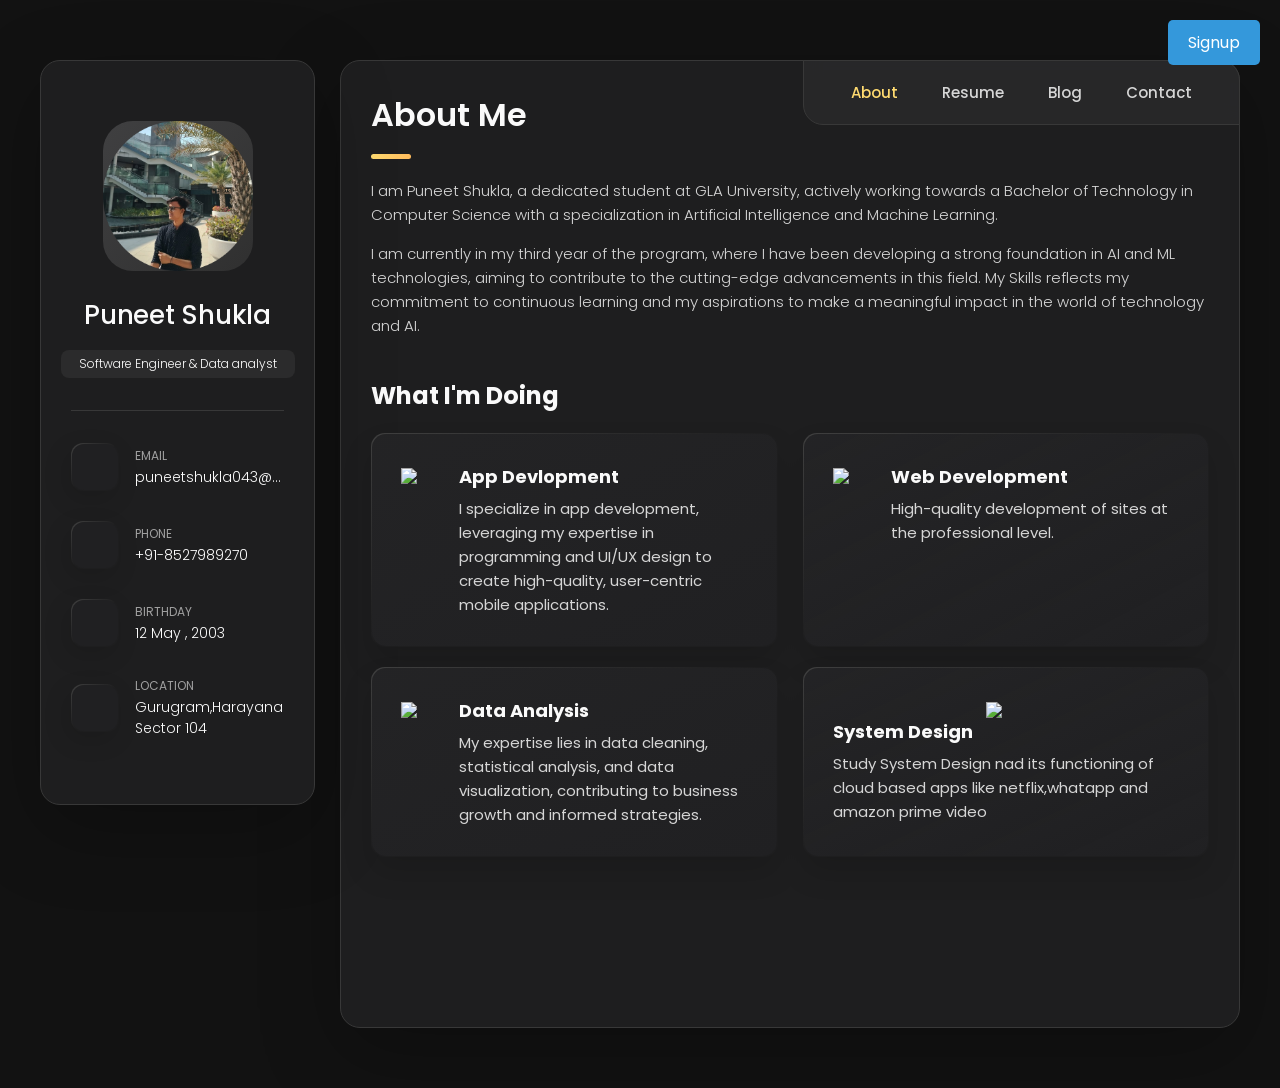
==== commit c0d3d749: "Update index.html" ====
--- a/index.html
+++ b/index.html
@@ -51,7 +51,7 @@
       <div class="sidebar-info">
 
         <figure class="avatar-box">
-          <img src="profile.jpg">
+          <img src="profile pic-circle.png">
 		
         </figure>
 
@@ -1049,4 +1049,4 @@
 
 </body>
 
-</html>+</html>
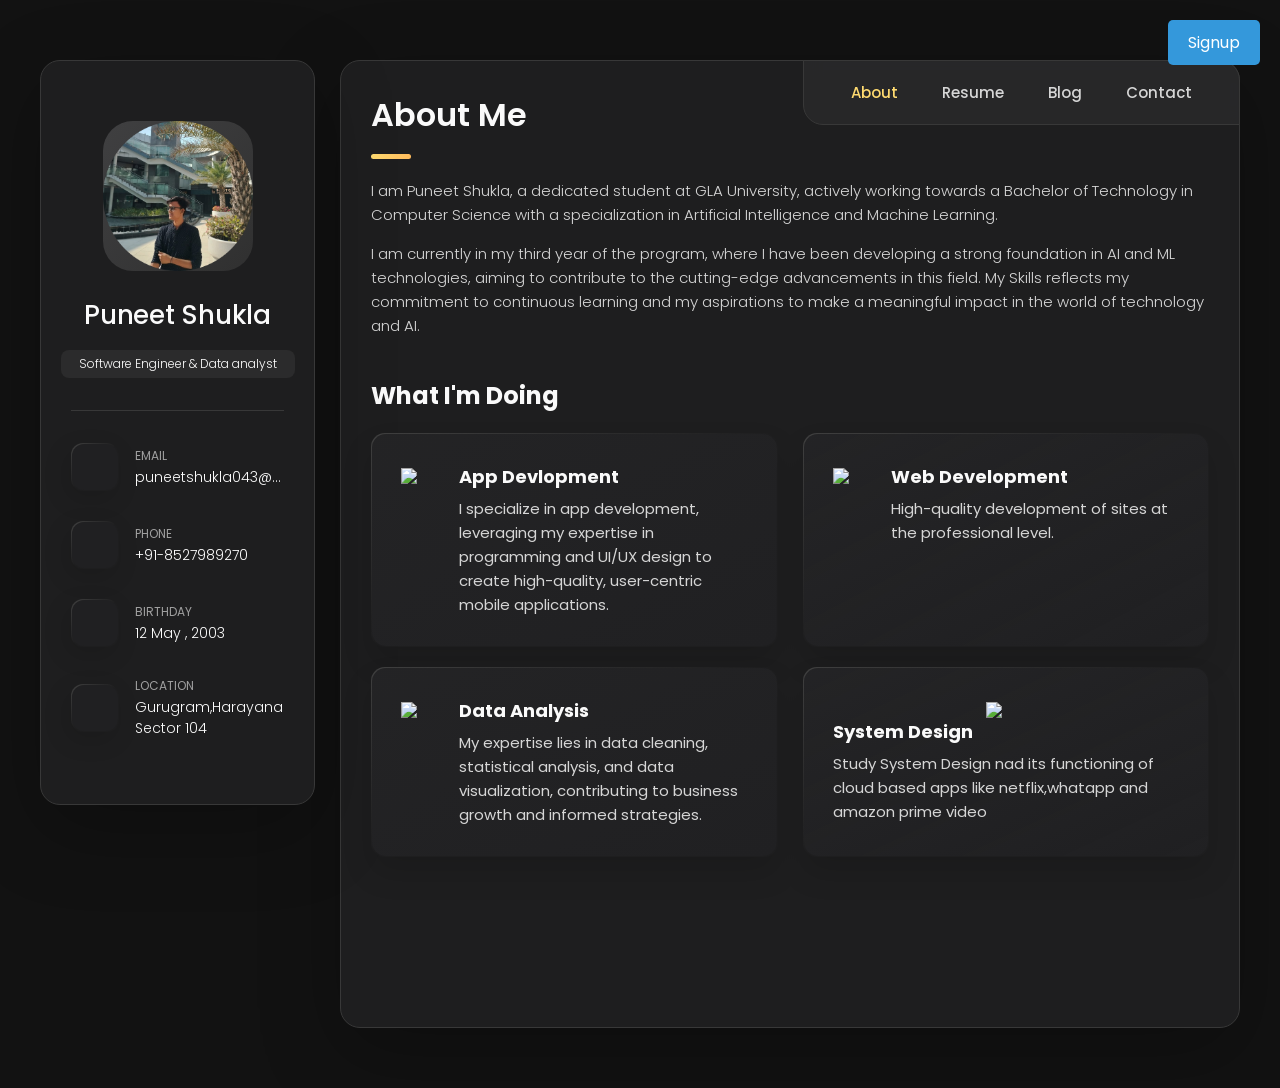
==== commit cdc85980: "Update index.html" ====
--- a/index.html
+++ b/index.html
@@ -51,7 +51,7 @@
       <div class="sidebar-info">
 
         <figure class="avatar-box">
-          <img src="profile pic-circle.png">
+          <img src="Cropped_Image.png">
 		
         </figure>
 
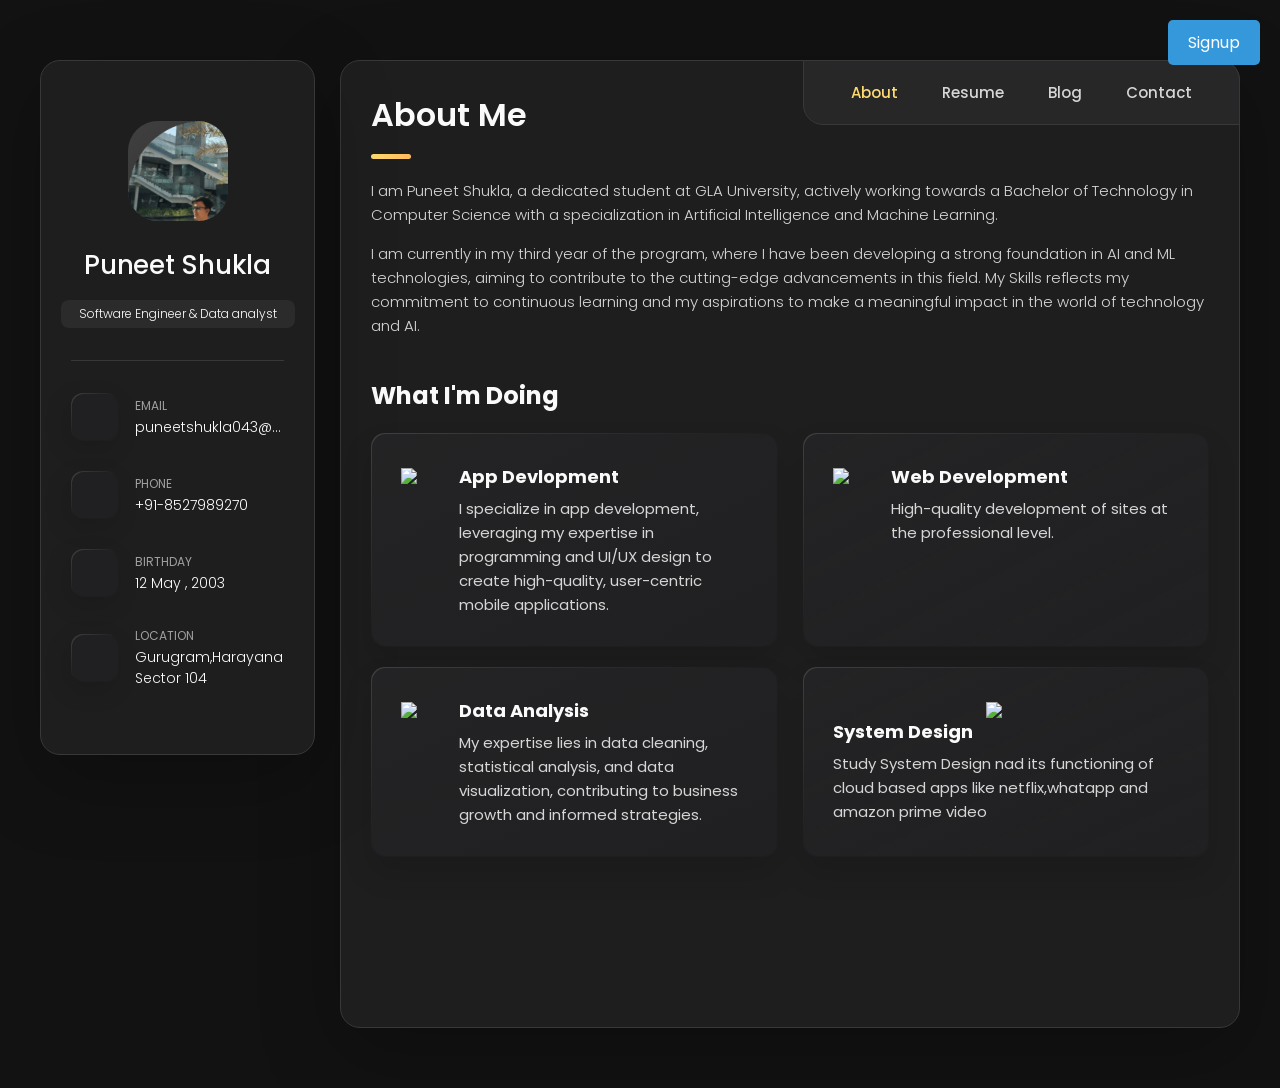
==== commit 20f3e725: "Update index.html" ====
--- a/index.html
+++ b/index.html
@@ -51,7 +51,7 @@
       <div class="sidebar-info">
 
         <figure class="avatar-box">
-          <img src="Cropped_Image.png">
+          <img src="profile pic-circle(1).png">
 		
         </figure>
 
--- a/style.css
+++ b/style.css
@@ -334,11 +334,14 @@
     align-items: center;
     gap: 15px;
   }
-  
   .avatar-box {
     background: var(--bg-gradient-onyx);
-    border-radius: 20px;
-  }
+    width: 100px; /* Adjust the width as needed */
+    height: 100px; /* Adjust the height as needed */
+    border-radius: 50%;
+    overflow: hidden; /* Ensures the content inside is clipped to the rounded shape */
+}
+
   
   .info-content .name {
     color: var(--white-2);
@@ -1722,4 +1725,4 @@
   
     .timeline-text { max-width: 700px; }
   
-  }+  }
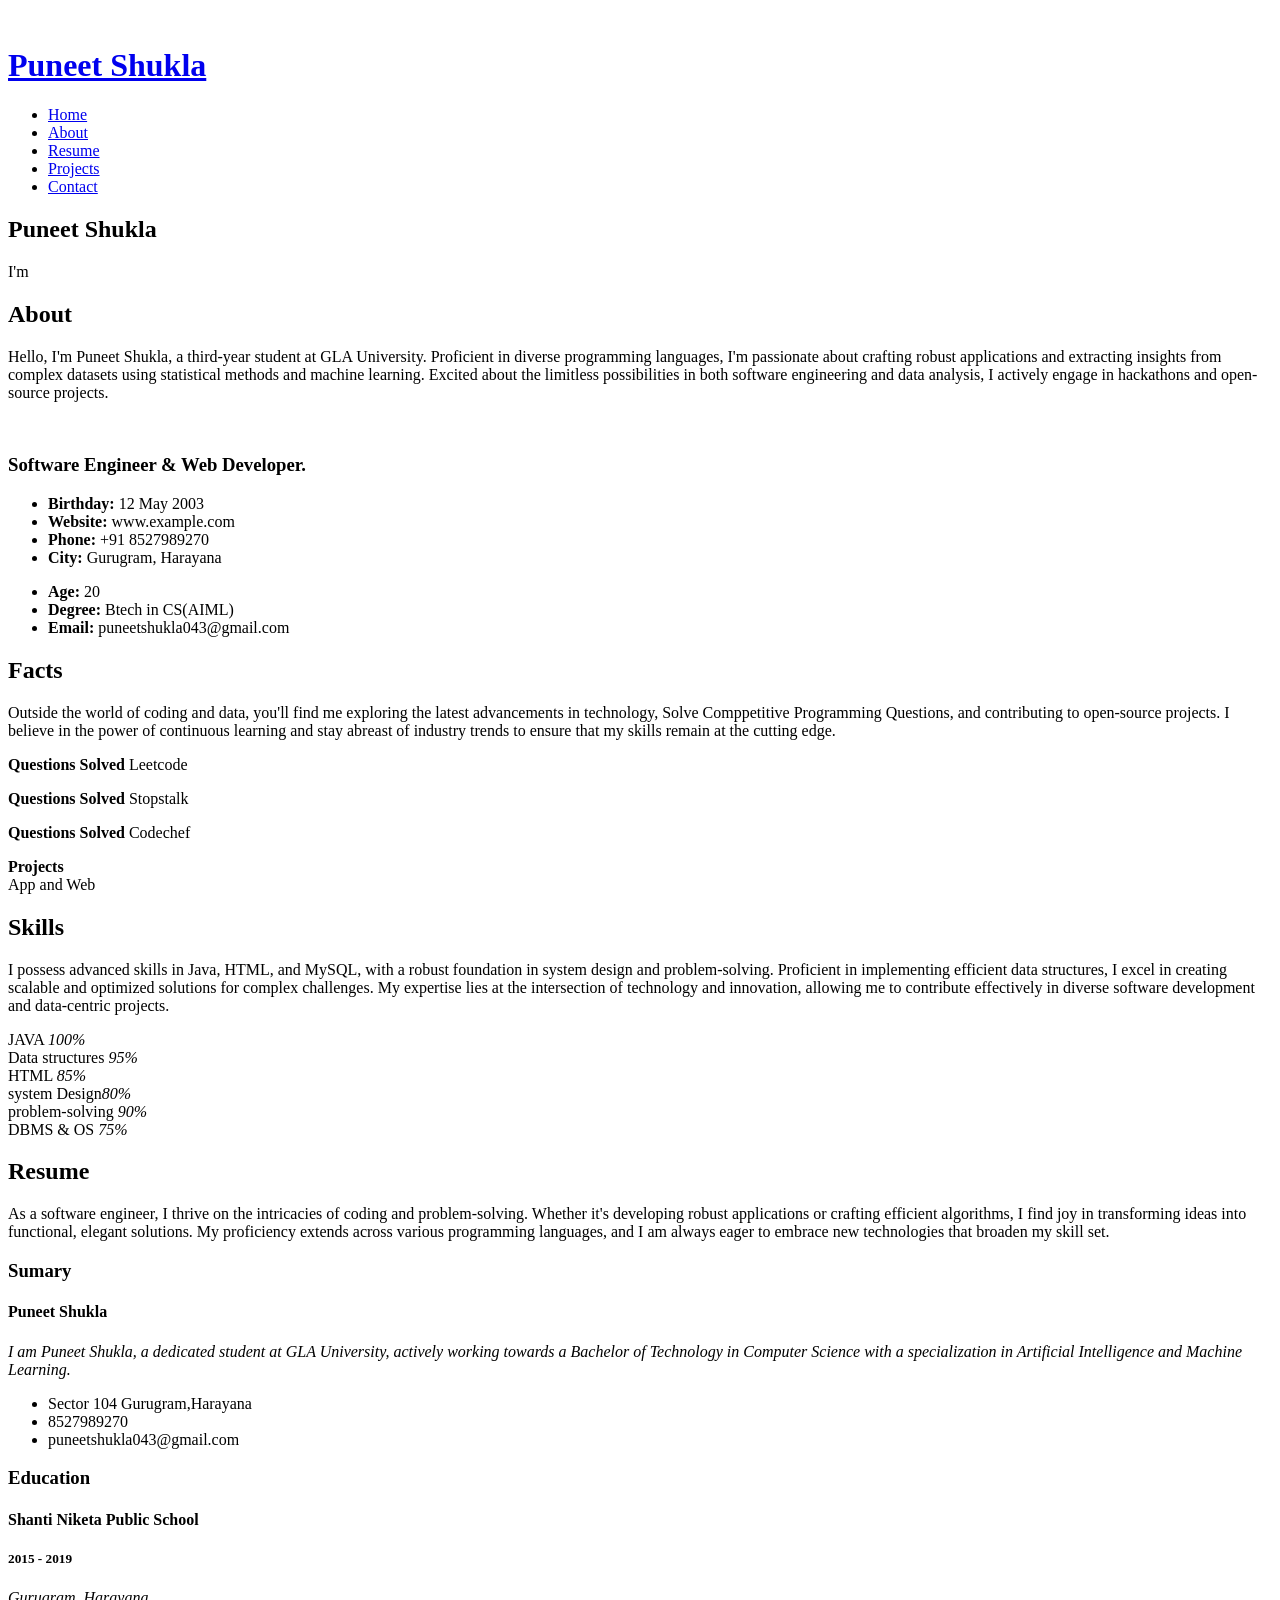
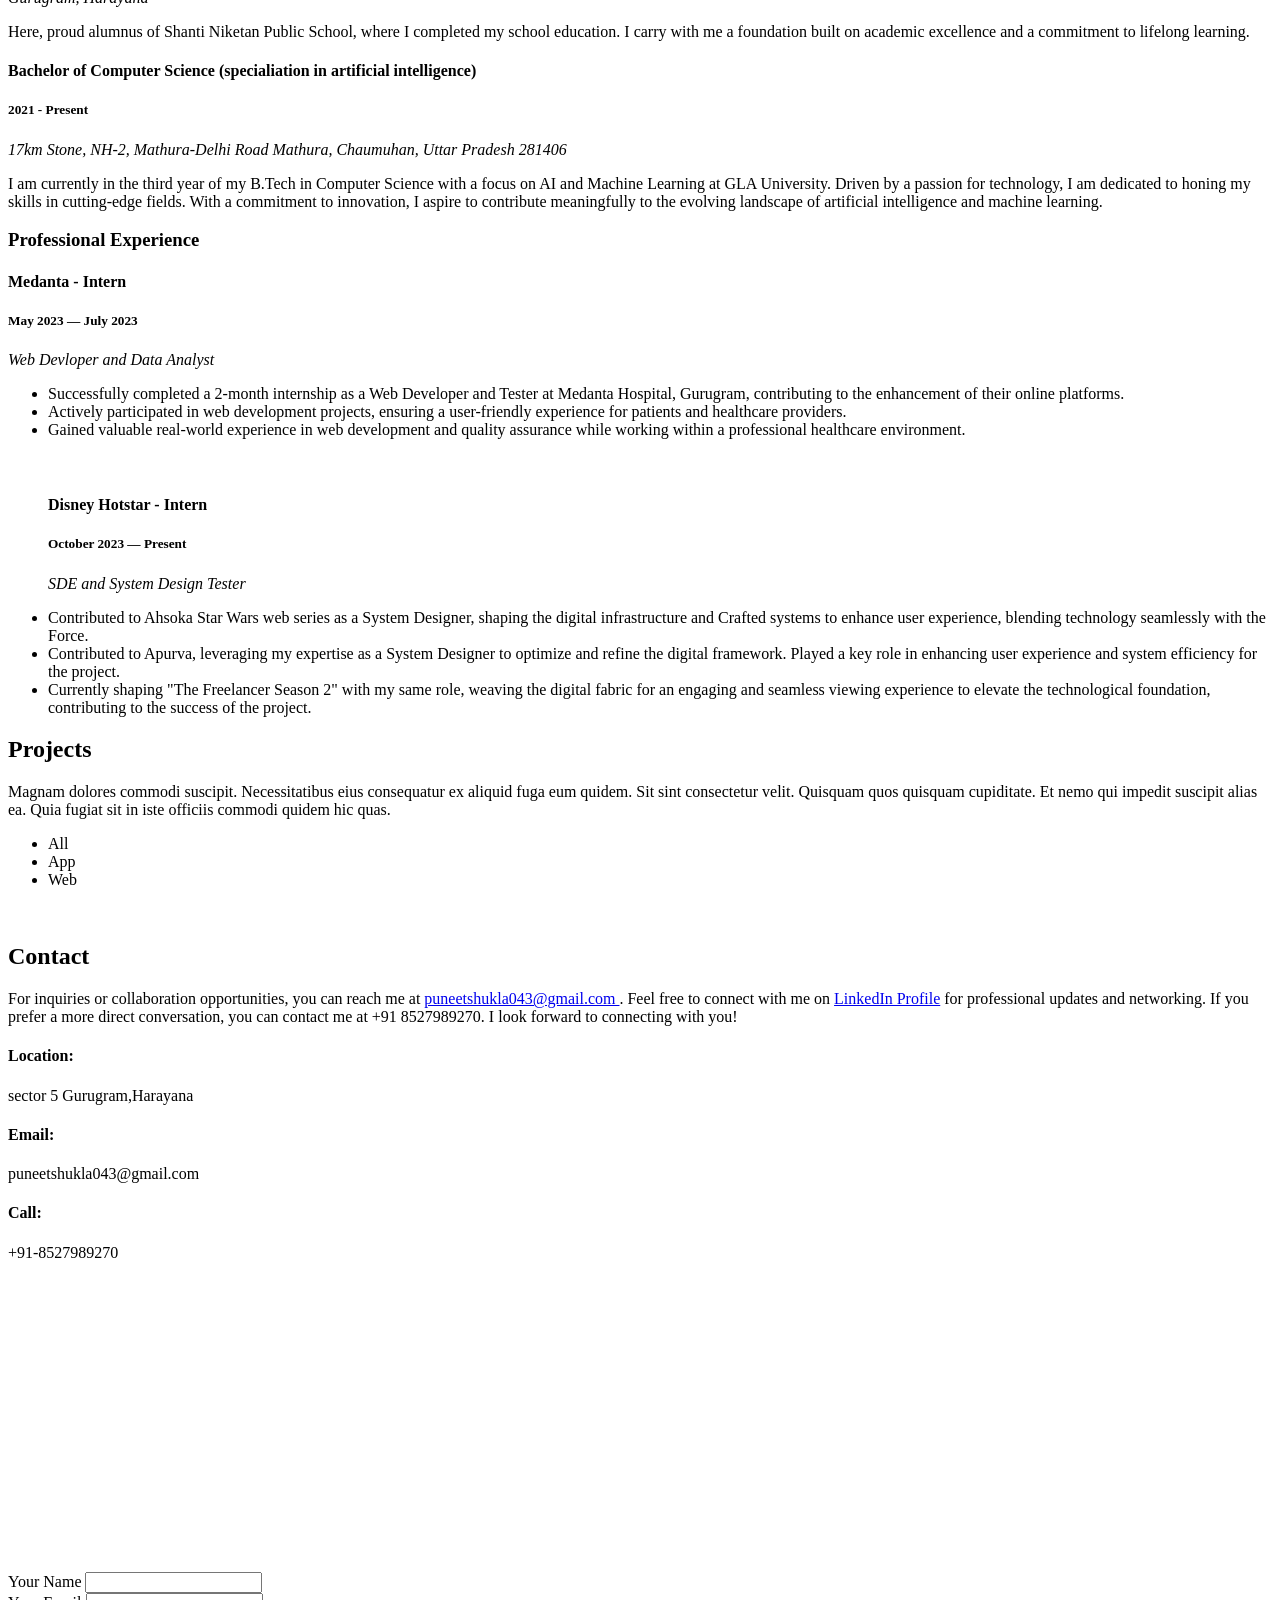
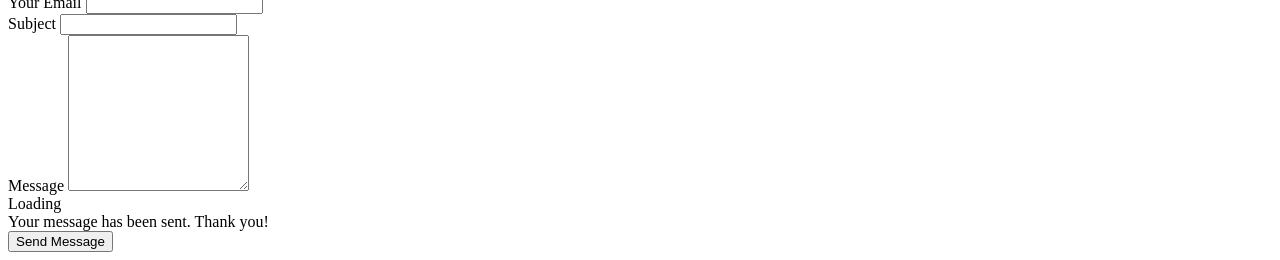
==== commit b7db1043: "Add files via upload" ====
--- a/index.html
+++ b/index.html
@@ -1,1052 +1,600 @@
-
 <!DOCTYPE html>
 <html lang="en">
 
 <head>
-    <link rel="stylesheet" type="text/css" href="styles.css" />
-	
-  <meta charset="UTF-8">
-  <meta http-equiv="X-UA-Compatible" content="IE=edge">
-  <meta name="viewport" content="width=device-width, initial-scale=1.0">
-  <title>vCard - Personal Portfolio</title>
-
-  <!--
-    - favicon
-  -->
-  <link rel="shortcut icon" href="./assets/images/logo.ico" type="image/x-icon">
-
-  <!--
-    - custom css link
-  -->
+  <meta charset="utf-8">
+  <meta content="width=device-width, initial-scale=1.0" name="viewport">
+
+  <title>Puneet Shukla</title>
+  <meta content="" name="description">
+  <meta content="" name="keywords">
+
+  <!-- Favicons -->
+  <link href="assets/img/favicon.png" rel="icon">
+  <link href="assets/img/apple-touch-icon.png" rel="apple-touch-icon">
+
+  <!-- Google Fonts -->
+  <link href="https://fonts.googleapis.com/css?family=Open+Sans:300,300i,400,400i,600,600i,700,700i|Raleway:300,300i,400,400i,500,500i,600,600i,700,700i|Poppins:300,300i,400,400i,500,500i,600,600i,700,700i" rel="stylesheet">
+
+  <!-- Vendor CSS Files -->
+  <link href="assets/vendor/aos/aos.css" rel="stylesheet">
+  <link href="assets/vendor/bootstrap/css/bootstrap.min.css" rel="stylesheet">
+  <link href="assets/vendor/bootstrap-icons/bootstrap-icons.css" rel="stylesheet">
+  <link href="assets/vendor/boxicons/css/boxicons.min.css" rel="stylesheet">
+  <link href="assets/vendor/glightbox/css/glightbox.min.css" rel="stylesheet">
+  <link href="assets/vendor/swiper/swiper-bundle.min.css" rel="stylesheet">
+
+
+  <!-- Template Main CSS File -->
+  <link href="assets/css/style.css" rel="stylesheet">
+
+  <!-- =======================================================
+  * Template Name: iPortfolio
+  * Updated: Nov 17 2023 with Bootstrap v5.3.2
+  * Template URL: https://bootstrapmade.com/iportfolio-bootstrap-portfolio-websites-template/
+  * Author: BootstrapMade.com
+  * License: https://bootstrapmade.com/license/
+  ======================================================== -->
+</head>
+
+<body>
+
+  <!-- ======= Mobile nav toggle button ======= -->
+  <i class="bi bi-list mobile-nav-toggle d-xl-none"></i>
+
+  <!-- ======= Header ======= -->
+  <header id="header">
+    <div class="d-flex flex-column">
+
+      <div class="profile">
+        <img src="assets/img/portfolio/Cropped_Image.png" alt="" class="img-fluid rounded-circle">
+        <h1 class="text-light"><a href="index.html">Puneet Shukla</a></h1>
+        <div class="social-links mt-3 text-center">
+          <a href="#" class="twitter"><i class="bx bxl-twitter"></i></a>
+          <a href="#" class="facebook"><i class="bx bxl-facebook"></i></a>
+          <a href="https://www.instagram.com/puneet_146/?next=%2F" class="instagram"><i class="bx bxl-instagram"></i></a>
+          <a href="#" class="google-plus"><i class="bx bxl-skype"></i></a>
+          <a href="https://www.linkedin.com/in/puneet-shukla-72b915225/" class="linkedin"><i class="bx bxl-linkedin"></i></a>
+        </div>
+      </div>
+
+      <nav id="navbar" class="nav-menu navbar">
+        <ul>
+          <li><a href="#hero" class="nav-link scrollto active"><i class="bx bx-home"></i> <span>Home</span></a></li>
+          <li><a href="#about" class="nav-link scrollto"><i class="bx bx-user"></i> <span>About</span></a></li>
+          <li><a href="#resume" class="nav-link scrollto"><i class="bx bx-file-blank"></i> <span>Resume</span></a></li>
+          <li><a href="#portfolio" class="nav-link scrollto"><i class="bx bx-book-content"></i> <span>Projects</span></a></li>
+         <!-- <li><a href="#services" class="nav-link scrollto"><i class="bx bx-server"></i> <span>Services</span></a></li>-->
+          <li><a href="#contact" class="nav-link scrollto"><i class="bx bx-envelope"></i> <span>Contact</span></a></li>
+        </ul>
+      </nav><!-- .nav-menu -->
+    </div>
+  </header><!-- End Header -->
+
+  <!-- ======= Hero Section ======= -->
+  <section id="hero" class="d-flex flex-column justify-content-center align-items-center">
+    <div class="hero-container" data-aos="fade-in">
+      <h1>Puneet Shukla</h1>
+      <p>I'm <span class="typed" data-typed-items="Software Engineer,Web Devloper, Data Analyst"></span></p>
+    </div>
+  </section><!-- End Hero -->
+
+
+  <main id="main">
+
+    <!-- ======= About Section ======= -->
+    <section id="about" class="about">
+      <div class="container">
+
+        <div class="section-title">
+          <h2>About</h2>
+          <p>Hello, I'm Puneet Shukla, a third-year student at GLA University. Proficient in diverse programming languages, I'm passionate about crafting robust applications and extracting insights from complex datasets using statistical methods and machine learning. Excited about the 
+            limitless possibilities in both software engineering and data analysis, I actively engage in hackathons and open-source projects.</p>
+        </div>
+
+        <div class="row">
+          <div class="col-lg-4" data-aos="fade-right">
+            <img src="assets/img/portfolio/Cropped_Image.png" class="img-fluid" alt="">
+          </div>
+          <div class="col-lg-8 pt-4 pt-lg-0 content" data-aos="fade-left">
+            <h3>Software Engineer &amp; Web Developer.</h3>
+            <p class="fst-italic">
+              
+            </p>
+            <div class="row">
+              <div class="col-lg-6">
+                <ul>
+                  <li><i class="bi bi-chevron-right"></i> <strong>Birthday:</strong> <span>12 May 2003</span></li>
+                  <li><i class="bi bi-chevron-right"></i> <strong>Website:</strong> <span>www.example.com</span></li>
+                  <li><i class="bi bi-chevron-right"></i> <strong>Phone:</strong> <span>+91 8527989270</span></li>
+                  <li><i class="bi bi-chevron-right"></i> <strong>City:</strong> <span>Gurugram, Harayana</span></li>
+                </ul>
+              </div>
+              <div class="col-lg-6">
+                <ul>
+                  <li><i class="bi bi-chevron-right"></i> <strong>Age:</strong> <span>20</span></li>
+                  <li><i class="bi bi-chevron-right"></i> <strong>Degree:</strong> <span>Btech in CS(AIML)</span></li>
+                  <li><i class="bi bi-chevron-right"></i> <strong>Email:</strong> <span>puneetshukla043@gmail.com</span></li>
+                </ul>
+              </div>
+            </div>
+            <p>
+            </p>
+          </div>
+        </div>
+      </div>
+    </section><!-- End About Section -->
+
+    <!-- ======= Facts Section ======= -->
+    <section id="facts" class="facts">
+      <div class="container">
+        <div class="section-title">
+          <h2>Facts</h2>
+          <p>Outside the world of coding and data, you'll find me exploring the latest advancements in technology, Solve Comppetitive Programming Questions,
+             and contributing to open-source projects. I believe in the power of continuous learning and stay abreast of industry trends to ensure
+              that my skills remain at the cutting edge.</p>
+        </div>
+
+        <div class="row no-gutters">
+
+          <div class="col-lg-3 col-md-6 d-md-flex align-items-md-stretch" data-aos="fade-up">
+            <div class="count-box">
+              <i class="bi bi-emoji-smile"></i>
+              <span data-purecounter-start="0" data-purecounter-end="232" data-purecounter-duration="2" class="purecounter"></span>
+              <p><strong>Questions Solved</strong> Leetcode</p>
+            </div>
+          </div>
+          <div class="col-lg-3 col-md-6 d-md-flex align-items-md-stretch" data-aos="fade-up">
+            <div class="count-box">
+              <i class="bi bi-emoji-smile"></i>
+              <span data-purecounter-start="0" data-purecounter-end="83" data-purecounter-duration="2" class="purecounter"></span>
+              <p><strong>Questions Solved</strong> Stopstalk</p>
+            </div>
+          </div>
+          <div class="col-lg-3 col-md-6 d-md-flex align-items-md-stretch" data-aos="fade-up">
+            <div class="count-box">
+              <i class="bi bi-emoji-smile"></i>
+              <span data-purecounter-start="0" data-purecounter-end="100" data-purecounter-duration="2" class="purecounter"></span>
+              <p><strong>Questions Solved</strong> Codechef</p>
+            </div>
+          </div>
+
+          <div class="col-lg-3 col-md-6 d-md-flex align-items-md-stretch" data-aos="fade-up" data-aos-delay="100">
+            <div class="count-box">
+              <i class="bi bi-journal-richtext"></i>
+              <span data-purecounter-start="0" data-purecounter-end="4" data-purecounter-duration="1" class="purecounter"></span>
+              <p><strong>Projects</strong> <br> App and Web</p>
+            </div>
+          </div>
+
+          
+        </div>
+      </div>
+    </section><!-- End Facts Section -->
+                                                                                                                  
+    <!-- ======= Skills Section ======= -->
+    <section id="skills" class="skills section-bg">
+      <div class="container">
+
+        <div class="section-title">
+          <h2>Skills</h2>
+          <p>I possess advanced skills in Java, HTML, and MySQL, with a robust foundation in system design and problem-solving.
+             Proficient in implementing efficient data structures, I excel in creating scalable and optimized solutions for complex 
+             challenges. My expertise lies at the intersection of technology and innovation, allowing me to contribute effectively in 
+             diverse software development and data-centric projects.</p>
+        </div>
+
+        <div class="row skills-content">
+
+          <div class="col-lg-6" data-aos="fade-up">
+
+            <div class="progress">
+              <span class="skill">JAVA <i class="val">100%</i></span>
+              <div class="progress-bar-wrap">
+                <div class="progress-bar" role="progressbar" aria-valuenow="100" aria-valuemin="0" aria-valuemax="100"></div>
+              </div>
+            </div>
+
+            <div class="progress">
+              <span class="skill">Data structures <i class="val">95%</i></span>
+              <div class="progress-bar-wrap">
+                <div class="progress-bar" role="progressbar" aria-valuenow="95" aria-valuemin="0" aria-valuemax="100"></div>
+              </div>
+            </div>
+
+            <div class="progress">
+              <span class="skill">HTML</HTML> <i class="val">85%</i></span>
+              <div class="progress-bar-wrap">
+                <div class="progress-bar" role="progressbar" aria-valuenow="85" aria-valuemin="0" aria-valuemax="100"></div>
+              </div>
+            </div>
+
+          </div>
+
+          <div class="col-lg-6" data-aos="fade-up" data-aos-delay="100">
+
+            <div class="progress">
+              <span class="skill">system Design<i class="val">80%</i></span>
+              <div class="progress-bar-wrap">
+                <div class="progress-bar" role="progressbar" aria-valuenow="80" aria-valuemin="0" aria-valuemax="100"></div>
+              </div>
+            </div>
+
+            <div class="progress">
+              <span class="skill">problem-solving <i class="val">90%</i></span>
+              <div class="progress-bar-wrap">
+                <div class="progress-bar" role="progressbar" aria-valuenow="90" aria-valuemin="0" aria-valuemax="100"></div>
+              </div>
+            </div>
+
+            <div class="progress">
+              <span class="skill">DBMS & OS <i class="val">75%</i></span>
+              <div class="progress-bar-wrap">
+                <div class="progress-bar" role="progressbar" aria-valuenow="75" aria-valuemin="0" aria-valuemax="100"></div>
+              </div>
+
+            </div>
+            </div>
+
+          </div>
+
+        </div>
+
+      </div>
+    </section><!-- End Skills Section -->
+
+    <!-- ======= Resume Section ======= -->
+    <section id="resume" class="resume">
+      <div class="container">
+
+        <div class="section-title">
+          <h2>Resume</h2>
+          <p>As a software engineer, I thrive on the intricacies of coding and problem-solving. Whether it's developing robust applications or crafting efficient algorithms, I find joy in transforming ideas into functional, elegant solutions. My proficiency extends across various programming languages, and I am always eager to embrace new technologies that broaden my skill set.</p>
+        </div>
+
+        <div class="row">
+          <div class="col-lg-6" data-aos="fade-up">
+            <h3 class="resume-title">Sumary</h3>
+            <div class="resume-item pb-0">
+              <h4>Puneet Shukla</h4>
+              <p><em>I am Puneet Shukla, a dedicated student at GLA University, actively working towards a Bachelor of Technology in Computer Science with a specialization in Artificial Intelligence and Machine Learning. </em></p>
+              <ul>
+                <li>Sector 104 Gurugram,Harayana</li>
+                <li>8527989270</li>
+                <li>puneetshukla043@gmail.com</li>
+              </ul>
+            </div>
+
+            <h3 class="resume-title">Education</h3>
+            <div class="resume-item">
+              <h4>Shanti Niketa Public School</h4>
+              <h5>2015 - 2019</h5>
+              <p><em>Gurugram, Harayana</em></p>
+              <p> Here, proud alumnus of Shanti Niketan Public School, where I completed my school education. I carry with me a foundation built on academic excellence and a commitment to lifelong learning.</p>
+            </div>
+            <div class="resume-item">
+              <h4>Bachelor of Computer Science (specialiation in artificial intelligence)</h4>
+              <h5>2021 - Present</h5>
+              <p><em>17km Stone, NH-2, Mathura-Delhi Road Mathura, Chaumuhan, Uttar Pradesh 281406</em></p>
+              <p> I am currently in the third year of my B.Tech in Computer Science with a focus on AI and Machine Learning at GLA University. Driven by a passion for technology, I am dedicated to honing my skills
+                 in cutting-edge fields. With a commitment to innovation, I aspire to contribute meaningfully to the evolving landscape of artificial intelligence and machine learning.</p>
+            </div>
+          </div>
+          <div class="col-lg-6" data-aos="fade-up" data-aos-delay="100">
+            <h3 class="resume-title">Professional Experience</h3>
+            <div class="resume-item">
+              <h4>Medanta - Intern</h4>
+              <h5>May 2023 — July 2023</h5>
+              <p><em>Web Devloper and Data Analyst </em></p>
+              <ul>
+                <li>Successfully completed a 2-month internship as a Web Developer and Tester at Medanta Hospital, Gurugram, 
+                  contributing to the enhancement of their online platforms. </li>
+
+                <li>Actively participated in web development projects, ensuring a user-friendly experience for patients and healthcare providers.  </li>
+
+                <li>Gained valuable real-world experience in web development and quality assurance while working within a professional
+                   healthcare environment. </li>
+            <br><br>
+                
+                  <h4>Disney Hotstar - Intern</h4>
+                  <h5>October 2023 — Present</h5>
+                  <p><em>SDE and System Design Tester </em></p>
+                  
+                    <li>Contributed to Ahsoka Star Wars web series as a System Designer,
+                       shaping the digital infrastructure and  Crafted systems to enhance user experience,
+                        blending technology seamlessly with the Force.</li>
+    
+                    <li>Contributed to Apurva, leveraging my expertise as a System Designer to optimize 
+                      and refine the digital framework. Played a key role in enhancing user experience and system efficiency for the project. </li>
+    
+                    <li>Currently shaping "The Freelancer Season 2" with my same role, weaving the digital fabric for an engaging and seamless viewing experience
+                       to elevate the technological foundation, contributing to the success of the project.</li>
+                
+                  </ul>
+           
+
+      </div>
+    </section><!-- End Resume Section -->
+
+    <!-- ======= Portfolio Section ======= -->
+    <section id="portfolio" class="portfolio section-bg">
+      <div class="container">
+
+        <div class="section-title">
+          <h2>Projects</h2>
+          <p>Magnam dolores commodi suscipit. Necessitatibus eius consequatur ex aliquid fuga eum quidem. Sit sint consectetur velit. Quisquam quos quisquam cupiditate. Et nemo qui impedit suscipit alias ea. Quia fugiat sit in iste officiis commodi quidem hic quas.</p>
+        </div>
+
+        <div class="row" data-aos="fade-up">
+          <div class="col-lg-12 d-flex justify-content-center">
+            <ul id="portfolio-flters">
+              <li data-filter="*" class="filter-active">All</li>
+              <li data-filter=".filter-app">App</li>
+              <li data-filter=".filter-web">Web</li>
+            </ul>
+          </div>
+        </div>
+
+        <div class="row portfolio-container" data-aos="fade-up" data-aos-delay="100">
+
+         
+
+          <div class="col-lg-4 col-md-6 portfolio-item filter-web">
+            <div class="portfolio-wrap">
+              <img src="assets/img/Disney+Hotstar.jpg" class="img-fluid" alt="">
+              <div class="portfolio-links">
+                <a href="assets/img/portfolio/portfolio-2.jpg" data-gallery="portfolioGallery" class="portfolio-lightbox" title="Web 3"><i class="bx bx-plus"></i></a>
+                <a href="portfolio-details.html" title="More Details"><i class="bx bx-link"></i></a>
+              </div>
+            </div>
+          </div>
+
+        </div>
+
+      </div>
+    </section><!-- End Portfolio Section -->
+
+    <!-- ======= Services Section ======= -->
+    <!--<section id="services" class="services">
+      <div class="container">
+      
+
+        <div class="section-title">
+          <h2>Services</h2>
+          <p>Magnam dolores commodi suscipit. Necessitatibus eius consequatur ex aliquid fuga eum quidem. Sit sint consectetur velit. Quisquam quos quisquam cupiditate. Et nemo qui impedit suscipit alias ea. Quia fugiat sit in iste officiis commodi quidem hic quas.</p>
+        </div>
+
+        <div class="row">
+          <div class="col-lg-4 col-md-6 icon-box" data-aos="fade-up">
+            <div class="icon"><i class="bi bi-briefcase"></i></div>
+            <h4 class="title"><a href="">Lorem Ipsum</a></h4>
+            <p class="description">Voluptatum deleniti atque corrupti quos dolores et quas molestias excepturi sint occaecati cupiditate non provident</p>
+          </div>
+          <div class="col-lg-4 col-md-6 icon-box" data-aos="fade-up" data-aos-delay="100">
+            <div class="icon"><i class="bi bi-card-checklist"></i></div>
+            <h4 class="title"><a href="">Dolor Sitema</a></h4>
+            <p class="description">Minim veniam, quis nostrud exercitation ullamco laboris nisi ut aliquip ex ea commodo consequat tarad limino ata</p>
+          </div>
+          <div class="col-lg-4 col-md-6 icon-box" data-aos="fade-up" data-aos-delay="200">
+            <div class="icon"><i class="bi bi-bar-chart"></i></div>
+            <h4 class="title"><a href="">Sed ut perspiciatis</a></h4>
+            <p class="description">Duis aute irure dolor in reprehenderit in voluptate velit esse cillum dolore eu fugiat nulla pariatur</p>
+          </div>
+          <div class="col-lg-4 col-md-6 icon-box" data-aos="fade-up" data-aos-delay="300">
+            <div class="icon"><i class="bi bi-binoculars"></i></div>
+            <h4 class="title"><a href="">Magni Dolores</a></h4>
+            <p class="description">Excepteur sint occaecat cupidatat non proident, sunt in culpa qui officia deserunt mollit anim id est laborum</p>
+          </div>
+          <div class="col-lg-4 col-md-6 icon-box" data-aos="fade-up" data-aos-delay="400">
+            <div class="icon"><i class="bi bi-brightness-high"></i></div>
+            <h4 class="title"><a href="">Nemo Enim</a></h4>
+            <p class="description">At vero eos et accusamus et iusto odio dignissimos ducimus qui blanditiis praesentium voluptatum deleniti atque</p>
+          </div>
+          <div class="col-lg-4 col-md-6 icon-box" data-aos="fade-up" data-aos-delay="500">
+            <div class="icon"><i class="bi bi-calendar4-week"></i></div>
+            <h4 class="title"><a href="">Eiusmod Tempor</a></h4>
+            <p class="description">Et harum quidem rerum facilis est et expedita distinctio. Nam libero tempore, cum soluta nobis est eligendi</p>
+          </div>
+        </div>
+
+      </div>-->
+    </section><!-- End Services Section --> 
   
-
-  <!--
-    - google font link
-  -->
-  <link rel="preconnect" href="https://fonts.googleapis.com">
-  <link rel="preconnect" href="https://fonts.gstatic.com" crossorigin>
-  <link href="https://fonts.googleapis.com/css2?family=Poppins:wght@300;400;500;600&display=swap" rel="stylesheet">
-</head>
-
-    <link rel="stylesheet" type="text/css" href="style.css" />
-
-<body>
-
-     <!-- Your existing code... -->
-
-  <!-- Signup button -->
-  <a href="auth.html" class="signup-btn">Signup</a>
-  <!--
-    - #MAIN
-  -->
-
-  <main>
-
-    <!--
-      - #SIDEBAR
-    -->
-
-    <aside class="sidebar" data-sidebar>
-
-      <div class="sidebar-info">
-
-        <figure class="avatar-box">
-          <img src="profile pic-circle(1).png">
-		
-        </figure>
-
-        <div class="info-content">
-          <h1 class="name" title="Richard hanrick">Puneet Shukla</h1>
-
-          <p class="title">Software Engineer & Data analyst</p>
-        </div>
-
-        <button class="info_more-btn" data-sidebar-btn>
-          <span>Show Contacts</span>
-
-          <ion-icon name="chevron-down"></ion-icon>
-        </button>
-
-      </div>
-
-      <div class="sidebar-info_more">
-
-        <div class="separator"></div>
-
-        <ul class="contacts-list">
-
-          <li class="contact-item">
-
-            <div class="icon-box">
-              <ion-icon name="mail-outline"></ion-icon>
-            </div>
-
-            <div class="contact-info">
-              <p class="contact-title">Email</p>
-
-              <a href="puneetshukla043@gmail.com" class="contact-link">puneetshukla043@gmail.com</a>
-            </div>
-
-          </li>
-
-          <li class="contact-item">
-
-            <div class="icon-box">
-              <ion-icon name="phone-portrait-outline"></ion-icon>
-            </div>
-
-            <div class="contact-info">
-              <p class="contact-title">Phone</p>
-
-              <a href="phn:+91-8527989270" class="contact-link">+91-8527989270</a>
-            </div>
-
-          </li>
-
-          <li class="contact-item">
-
-            <div class="icon-box">
-              <ion-icon name="calendar-outline"></ion-icon>
-            </div>
-
-            <div class="contact-info">
-              <p class="contact-title">Birthday</p>
-
-              <time datetime="1982-06-23">12 May , 2003</time>
-            </div>
-
-          </li>
-
-          <li class="contact-item">
-
-            <div class="icon-box">
-              <ion-icon name="location-outline"></ion-icon>
-            </div>
-
-            <div class="contact-info">
-              <p class="contact-title">Location</p>
-
-              <address>Gurugram,Harayana Sector 104 </address>
-            </div>
-
-          </li>
-
-        </ul>
-
-        <div class="separator"></div>
-
-        <ul class="social-list">
-
-          <li class="social-item">
-            <a href="#" class="social-link">
-              <ion-icon name="logo-facebook"></ion-icon>
-            </a>
-          </li>
-
-          <li class="social-item">
-            <a href="#" class="social-link">
-              <ion-icon name="logo-twitter"></ion-icon>
-            </a>
-          </li>
-
-          <li class="social-item">
-            <a href="https://instagram.com/puneet_146?igshid=YjdicHBrZ2NmbHMw" class="social-link">
-              <ion-icon name="logo-instagram"></ion-icon>
-            </a>
-          </li>
-
-        </ul>
-
-      </div>
-
-    </aside>
-
-
-
-
-
-    <!--
-      - #main-content
-    -->
-
-    <div class="main-content">
-
-      <!--
-        - #NAVBAR
-      -->
-
-      <nav class="navbar">
-
-        <ul class="navbar-list">
-
-          <li class="navbar-item">
-            <button class="navbar-link  active" data-nav-link>About</button>
-          </li>
-
-          <li class="navbar-item">
-            <button class="navbar-link" data-nav-link>Resume</button>
-          </li>
-
-      <!----  <li class="navbar-item">
-            <button class="navbar-link" data-nav-link>project</button>
-          </li>
-        -->
-          <li class="navbar-item">
-            <button class="navbar-link" data-nav-link>Blog</button>
-          </li>
-
-          <li class="navbar-item">
-            <button class="navbar-link" data-nav-link>Contact</button>
-          </li>
-
-        </ul>
-
-      </nav>
-
-      <!--
-        - #ABOUT
-      -->
-
-      <article class="about  active" data-page="about">
-
-        <header>
-          <h2 class="h2 article-title">About me</h2>
-        </header>
-
-        <section class="about-text">
-          <p>
-            I am Puneet Shukla, a dedicated student at GLA University,
-            actively working towards a Bachelor of Technology in Computer Science with 
-            a specialization in Artificial Intelligence and Machine Learning.
-          </p>
-
-          <p>
-            I am currently in my third year of the program, 
-           where I have been developing a strong foundation in AI and ML 
-	technologies, aiming to contribute to the cutting-edge advancements in this field.
-		  My Skills reflects my commitment to continuous learning and my
-		aspirations to make a meaningful impact in the world of technology and AI.
-          </p>
-        </section>
-
-
-        <!--
-          - service
-        -->
-
-        <section class="service">
-
-          <h3 class="h3 service-title">What i'm doing</h3>
-
-          <ul class="service-list">
-
-            <li class="service-item">
-
-              <div class="service-icon-box">
-                <img src="https://cdn3d.iconscout.com/3d/premium/thumb/app-development-6849309-5618483.png" width="40">
-              </div>
-
-              <div class="service-content-box">
-                <h4 class="h4 service-item-title">App Devlopment</h4>
-
-                <p class="service-item-text">
-                  I specialize in app development, leveraging my expertise in programming and UI/UX design to create high-quality, 
-		user-centric mobile applications.
+    <!-- ======= Testimonials Section ======= -->
+    <!--<section id="testimonials" class="testimonials section-bg">
+      <div class="container">
+
+        <div class="section-title">
+          <h2>Testimonials</h2>
+          <p>Magnam dolores commodi suscipit. Necessitatibus eius consequatur ex aliquid fuga eum quidem. Sit sint consectetur velit. Quisquam quos quisquam cupiditate. Et nemo qui impedit suscipit alias ea. Quia fugiat sit in iste officiis commodi quidem hic quas.</p>
+        </div>
+
+        <div class="testimonials-slider swiper" data-aos="fade-up" data-aos-delay="100">
+          <div class="swiper-wrapper">
+
+            <div class="swiper-slide">
+              <div class="testimonial-item" data-aos="fade-up">
+                <p>
+                  <i class="bx bxs-quote-alt-left quote-icon-left"></i>
+                  Proin iaculis purus consequat sem cure digni ssim donec porttitora entum suscipit rhoncus. Accusantium quam, ultricies eget id, aliquam eget nibh et. Maecen aliquam, risus at semper.
+                  <i class="bx bxs-quote-alt-right quote-icon-right"></i>
                 </p>
-              </div>
-
-            </li>
-
-            <li class="service-item">
-
-              <div class="service-icon-box">
-                <img src="https://cdn-icons-png.flaticon.com/512/9414/9414296.png" width="40">
-              </div>
-
-              <div class="service-content-box">
-                <h4 class="h4 service-item-title">Web development</h4>
-
-                <p class="service-item-text">
-                  High-quality development of sites at the professional level.
+                <img src="assets/img/testimonials/testimonials-1.jpg" class="testimonial-img" alt="">
+                <h3>Saul Goodman</h3>
+                <h4>Ceo &amp; Founder</h4>
+              </div>
+            </div>
+
+            <div class="swiper-slide">
+              <div class="testimonial-item" data-aos="fade-up" data-aos-delay="100">
+                <p>
+                  <i class="bx bxs-quote-alt-left quote-icon-left"></i>
+                  Export tempor illum tamen malis malis eram quae irure esse labore quem cillum quid cillum eram malis quorum velit fore eram velit sunt aliqua noster fugiat irure amet legam anim culpa.
+                  <i class="bx bxs-quote-alt-right quote-icon-right"></i>
                 </p>
-              </div>
-
-            </li>
-
-            <li class="service-item">
-
-              <div class="service-icon-box">
-                <img src="https://w7.pngwing.com/pngs/913/765/png-transparent-ideas-data-science-business-analyst-data-analysis-and-bulbs-text-people-bulbs.png" width="40">
-              </div>
-
-              <div class="service-content-box">
-                <h4 class="h4 service-item-title">Data Analysis </h4>
-
-                <p class="service-item-text">
-                  My expertise lies in data cleaning, statistical analysis,
-			and data visualization, contributing to business growth and informed strategies.
+                <img src="assets/img/testimonials/testimonials-2.jpg" class="testimonial-img" alt="">
+                <h3>Sara Wilsson</h3>
+                <h4>Designer</h4>
+              </div>
+            </div>
+
+            <div class="swiper-slide">
+              <div class="testimonial-item" data-aos="fade-up" data-aos-delay="200">
+                <p>
+                  <i class="bx bxs-quote-alt-left quote-icon-left"></i>
+                  Enim nisi quem export duis labore cillum quae magna enim sint quorum nulla quem veniam duis minim tempor labore quem eram duis noster aute amet eram fore quis sint minim.
+                  <i class="bx bxs-quote-alt-right quote-icon-right"></i>
                 </p>
-              </div>
-
-            </li>
-
-            <li class="service-item">
-
-              <div class="service-icon-box">
-                <img src="https://banner2.cleanpng.com/20171208/c97/computer-circulatory-system-5a2a913da539c8.6268579815127391336768.jpg" width="40">
-
-              <div class="service-content-box">
-                <h4 class="h4 service-item-title">System Design</h4>
-
-                <p class="service-item-text">
-                  Study System Design nad its functioning of cloud based apps like netflix,whatapp and amazon prime video
+                <img src="assets/img/testimonials/testimonials-3.jpg" class="testimonial-img" alt="">
+                <h3>Jena Karlis</h3>
+                <h4>Store Owner</h4>
+              </div>
+            </div>
+
+            <div class="swiper-slide">
+              <div class="testimonial-item" data-aos="fade-up" data-aos-delay="300">
+                <p>
+                  <i class="bx bxs-quote-alt-left quote-icon-left"></i>
+                  Fugiat enim eram quae cillum dolore dolor amet nulla culpa multos export minim fugiat minim velit minim dolor enim duis veniam ipsum anim magna sunt elit fore quem dolore labore illum veniam.
+                  <i class="bx bxs-quote-alt-right quote-icon-right"></i>
                 </p>
-              </div>
-
-            </li>
-
-          </ul>
-
-        </section>
-
- <!--
-          - testimonials modal
-        -->
-
-        <div class="modal-container" data-modal-container>
-
-          <div class="overlay" data-overlay></div>
-
-          <section class="testimonials-modal">
-
-            <button class="modal-close-btn" data-modal-close-btn>
-              <ion-icon name="close-outline"></ion-icon>
-            </button>
-
-            <div class="modal-img-wrapper">
-              <figure class="modal-avatar-box">
-                <img src="./assets/images/avatar-1.png" alt="Daniel lewis" width="80" data-modal-img>
-              </figure>
-
-              <img src="./assets/images/icon-quote.svg" alt="quote icon">
-            </div>
-            <div class="modal-content">
-              <h4 class="h3 modal-title" data-modal-title>Daniel lewis</h4>
-              <time datetime="2021-06-14">14 June, 2021</time>
-              <div data-modal-text>
+                <img src="assets/img/testimonials/testimonials-4.jpg" class="testimonial-img" alt="">
+                <h3>Matt Brandon</h3>
+                <h4>Freelancer</h4>
+              </div>
+            </div>
+
+            <div class="swiper-slide">
+              <div class="testimonial-item" data-aos="fade-up" data-aos-delay="400">
                 <p>
-                  Puneet shukla
-                  and is very concerned about the needs of client. Lorem ipsum dolor sit amet, ullamcous cididt
-                  consectetur adipiscing
-                  elit, seds do et eiusmod tempor incididunt ut laborels dolore magnarels alia.
+                  <i class="bx bxs-quote-alt-left quote-icon-left"></i>
+                  Quis quorum aliqua sint quem legam fore sunt eram irure aliqua veniam tempor noster veniam enim culpa labore duis sunt culpa nulla illum cillum fugiat legam esse veniam culpa fore nisi cillum quid.
+                  <i class="bx bxs-quote-alt-right quote-icon-right"></i>
                 </p>
-              </div>
-
-            </div>
-
-          </section>
-
-        </div>
-
-	      <!--
-          - clients
-        -->
-
-        <section class="clients">
-
-          
-
-          <ul class="clients-list has-scrollbar">
-
-         
-
-          </ul>
-
-        </section>
-
-      </article>
-
-
-
-
-
-        
-
-       
-
-      <!--
-        - #RESUME
-      -->
-
-      <article class="resume" data-page="resume">
-
-        <header>
-          <h2 class="h2 article-title">Resume</h2>
-        </header>
-
-        <section class="timeline">
-
-          <div class="title-wrapper">
-            <div class="icon-box">
-              <ion-icon name="book-outline"></ion-icon>
-            </div>
-
-            <h3 class="h3">Education</h3>
-          </div>
-
-          <ol class="timeline-list">
-
-            <li class="timeline-item">
-
-              <h4 class="h4 timeline-item-title">SNPS Gurugram</h4>
-
-              <span>2015 — 2020</span>
-
-              <p class="timeline-text">
-              I successfully completed my Senior secondary education in SNPS School in a period of four years, demonstrating efficient learning and adaptability.
-		This accelerated achievement underscores my dedication to academic excellence and my ability to excel within a focused timeframe.
-              </p>
-
-            </li>
-
-            <li class="timeline-item">
-
-              <h4 class="h4 timeline-item-title">GLA University Mathura</h4>
-
-              <span>2021 — currently</span>
-
-              <p class="timeline-text">
-                I am currently pursuing a four-year undergraduate program in Computer Science with a specialization 
-		      in Artificial Intelligence and Machine Learning at GLA University. My academic journey reflects my
-		      commitment to gaining in-depth knowledge and expertise in this cutting-edge field,
-		      with a focus on contributing to technological advancements and innovation in the future.
-              </p>
-
-            </li>
-
-          </ol>
-
-        </section>
-
-        <section class="timeline">
-
-          <div class="title-wrapper">
-            <div class="icon-box">
-              <ion-icon name="book-outline"></ion-icon>
-            </div>
-
-            <h3 class="h3">Experience</h3>
-          </div>
-
-          <ol class="timeline-list">
-
-            <li class="timeline-item">
-
-              <h4 class="h4 timeline-item-title">Medanta - Intern</h4>
-
-              <span>May 2023 — July 2023</span>
-
-              <p class="timeline-text">
-                    .Successfully completed a 2-month internship as a Web Developer and Tester at Medanta Hospital, Gurugram, contributing to the enhancement of their online platforms.
-    <br> .Actively participated in web development projects, ensuring a user-friendly experience for patients and healthcare providers.
-   <br> .Gained valuable real-world experience in web development and quality assurance while working within a professional healthcare environment.
-              </p>
-
-			  
-
-            </li>
-
-			<li class="timeline-item">
-
-				<h4 class="h4 timeline-item-title">DISNEY HOTSTAR - Intern</h4>
-  
-				<span>May 2023 — PRESENT</span>
-  
-				<p class="timeline-text">
-					
-				</p>
-  
-				
-  
-			  </li>
-
-
-          </ol>
-
-        </section>
-
-        <section class="skill">
-
-          <h3 class="h3 skills-title">My skills</h3>
-          
-
-          <ul class="skills-list content-card">
-
-            <li class="skills-item">
-
-              <div class="title-wrapper">
-                
-                <h5 class="h5">Programming Languages: Python, Java, C  </h5>
-                <data value="80">  -95%</data>
-              </div>
-
-              <div class="skill-progress-bg">
-                <div class="skill-progress-fill" style="width: 95%;"></div>
-              </div>
-
-            </li>
-
-            <li class="skills-item">
-
-              <div class="title-wrapper">
-                <h5 class="h5">Web Development</h5>
-                <data value="70">-90%</data>
-              </div>
-
-              <div class="skill-progress-bg">
-                <div class="skill-progress-fill" style="width: 90%;"></div>
-              </div>
-
-            </li>
-
-            <li class="skills-item">
-
-              <div class="title-wrapper">
-                <h5 class="h5">Data Analysis With Machine Learning</h5>
-                <data value="90">-85%</data>
-              </div>
-
-              <div class="skill-progress-bg">
-                <div class="skill-progress-fill" style="width: 85%;"></div>
-              </div>
-
-            </li>
-
-            <li class="skills-item">
-
-              <div class="title-wrapper">
-                <h5 class="h5">System Design</h5>
-                <data value="50">-80%</data>
-              </div>
-
-              <div class="skill-progress-bg">
-                <div class="skill-progress-fill" style="width: 80%;"></div>
-              </div>
-
-            </li>
-
-          </ul>
-
-        </section>
-
-      </article>
-
-
-
-
-
-      <!--
-        - #PORTFOLIO
-      -->
-
-      <article class="portfolio" data-page="project">
-
-        <header>
-          <h2 class="h2 article-title">My Work </h2>
-        </header>
-
-        <section class="projects">
-
-          <ul class="filter-list">
-
-            <li class="filter-item">
-              <button data-filter-btn>Web design</button>
-            </li>
-
-            <li class="filter-item">
-              <button data-filter-btn>Applications</button>
-            </li>
-
-            <li class="filter-item">
-              <button data-filter-btn>Web development</button>
-            </li>
-
-          </ul>
-
-          <div class="filter-select-box">
-
-            <button class="filter-select" data-select>
-
-              <div class="select-value" data-selecct-value>Select category</div>
-
-              <div class="select-icon">
-                <ion-icon name="chevron-down"></ion-icon>
-              </div>
-
-            </button>
-
-            <ul class="select-list">
-
-              <li class="select-item">
-                <button data-select-item>All</button>
-              </li>
-
-              <li class="select-item">
-                <button data-select-item>Web design</button>
-              </li>
-
-              <li class="select-item">
-                <button data-select-item>Applications</button>
-              </li>
-
-              <li class="select-item">
-                <button data-select-item>Web development</button>
-              </li>
-
-            </ul>
-
-          </div>
-
-          <ul class="project-list">
-
-            <li class="project-item  active" data-filter-item data-category="web development">
-              <a href="#">
-
-                <figure class="project-img">
-                  <div class="project-item-icon-box">
-                    <ion-icon name="eye-outline"></ion-icon>
-                  </div>
-
-                  <img src="./assets/images/project-1.jpg" alt="finance" loading="lazy">
-                </figure>
-
-                <h3 class="project-title">Finance</h3>
-
-                <p class="project-category">Web development</p>
-
-              </a>
-            </li>
-
-            <li class="project-item  active" data-filter-item data-category="web development">
-              <a href="#">
-
-                <figure class="project-img">
-                  <div class="project-item-icon-box">
-                    <ion-icon name="eye-outline"></ion-icon>
-                  </div>
-
-                  <img src="./assets/images/project-2.png" alt="orizon" loading="lazy">
-                </figure>
-
-                <h3 class="project-title">Orizon</h3>
-
-                <p class="project-category">Web development</p>
-
-              </a>
-            </li>
-
-            <li class="project-item  active" data-filter-item data-category="web design">
-              <a href="#">
-
-                <figure class="project-img">
-                  <div class="project-item-icon-box">
-                    <ion-icon name="eye-outline"></ion-icon>
-                  </div>
-
-                  <img src="./assets/images/project-3.jpg" alt="fundo" loading="lazy">
-                </figure>
-
-                <h3 class="project-title">Fundo</h3>
-
-                <p class="project-category">Web design</p>
-
-              </a>
-            </li>
-
-            <li class="project-item  active" data-filter-item data-category="applications">
-              <a href="#">
-
-                <figure class="project-img">
-                  <div class="project-item-icon-box">
-                    <ion-icon name="eye-outline"></ion-icon>
-                  </div>
-
-                  <img src="./assets/images/project-4.png" alt="brawlhalla" loading="lazy">
-                </figure>
-
-                <h3 class="project-title">Brawlhalla</h3>
-
-                <p class="project-category">Applications</p>
-
-              </a>
-            </li>
-
-            <li class="project-item  active" data-filter-item data-category="web design">
-              <a href="#">
-
-                <figure class="project-img">
-                  <div class="project-item-icon-box">
-                    <ion-icon name="eye-outline"></ion-icon>
-                  </div>
-
-                  <img src="./assets/images/project-5.png" alt="dsm." loading="lazy">
-                </figure>
-
-                <h3 class="project-title">DSM.</h3>
-
-                <p class="project-category">Web design</p>
-
-              </a>
-            </li>
-
-            <li class="project-item  active" data-filter-item data-category="web design">
-              <a href="#">
-
-                <figure class="project-img">
-                  <div class="project-item-icon-box">
-                    <ion-icon name="eye-outline"></ion-icon>
-                  </div>
-
-                  <img src="./assets/images/project-6.png" alt="metaspark" loading="lazy">
-                </figure>
-
-                <h3 class="project-title">MetaSpark</h3>
-
-                <p class="project-category">Web design</p>
-
-              </a>
-            </li>
-
-            <li class="project-item  active" data-filter-item data-category="web development">
-              <a href="#">
-
-                <figure class="project-img">
-                  <div class="project-item-icon-box">
-                    <ion-icon name="eye-outline"></ion-icon>
-                  </div>
-
-                  <img src="./assets/images/project-7.png" alt="summary" loading="lazy">
-                </figure>
-
-                <h3 class="project-title">Summary</h3>
-
-                <p class="project-category">Web development</p>
-
-              </a>
-            </li>
-
-            <li class="project-item  active" data-filter-item data-category="applications">
-              <a href="#">
-
-                <figure class="project-img">
-                  <div class="project-item-icon-box">
-                    <ion-icon name="eye-outline"></ion-icon>
-                  </div>
-
-                  <img src="./assets/images/project-8.jpg" alt="task manager" loading="lazy">
-                </figure>
-
-                <h3 class="project-title">Task Manager</h3>
-
-                <p class="project-category">Applications</p>
-
-              </a>
-            </li>
-
-            <li class="project-item  active" data-filter-item data-category="web development">
-              <a href="#">
-
-                <figure class="project-img">
-                  <div class="project-item-icon-box">
-                    <ion-icon name="eye-outline"></ion-icon>
-                  </div>
-
-                  <img src="./assets/images/project-9.png" alt="arrival" loading="lazy">
-                </figure>
-
-                <h3 class="project-title">Arrival</h3>
-
-                <p class="project-category">Web development</p>
-
-              </a>
-            </li>
-
-          </ul>
-
-        </section>
-
-      </article>
-
-
-
-
-
-      <!--
-        - #BLOG
-      -->
-
-      <article class="blog" data-page="blog">
-
-        <header>
-          <h2 class="h2 article-title">Blog</h2>
-        </header>
-
-        <section class="blog-posts">
-
-          <ul class="blog-posts-list">
-
-            <li class="blog-post-item">
-              <a href="#">
- 
-                <figure class="blog-banner-box">
-                  <img src="https://shorturl.at/egqTV" alt="Apps and Websites" loading="lazy">
-                </figure>
-
-                <div class="blog-content">
-
-                  <div class="blog-meta">
-                    <span class="dot"></span>
-                    <p class="blog-category">APP AND WEB Devlopment</p>
-
-                    <span class="dot"></span>
-
-                    <time datetime="2022-02-23">Last Updated Recently</time>
-                  </div>
-
-                  <h3 class="h3 blog-item-title">My Projects</h3>
-
-                  <p class="blog-text">
-                    &bull; I designed and implemented a tailored communication platform, a sophisticated chatting app, specifically catered to enhance seamless and efficient communication within our university community.
-			  Its intuitive interface and robust features facilitate real-time interaction, fostering a connected and collaborative environment among students<br>
-                    <br>  &bull;I crafted a comprehensive restaurant website for seamless hotel room bookings and dining experiences. The platform seamlessly integrates user-friendly room reservation functionalities with
-			  an enticing menu showcase, enhancing the overall digital presence and guest engagement for the hotel.
-                  </p>
-
+                <img src="assets/img/testimonials/testimonials-5.jpg" class="testimonial-img" alt="">
+                <h3>John Larson</h3>
+                <h4>Entrepreneur</h4>
+              </div>
+            </div>
+
+          </div>
+          <div class="swiper-pagination"></div>
+        </div>
+
+      </div>
+    </section>-->
+
+    <!-- ======= Contact Section ======= -->
+    <section id="contact" class="contact">
+      <div class="container">
+
+        <div class="section-title">
+          <h2>Contact</h2>
+          <p>For inquiries or collaboration opportunities, you can reach me at 
+            <a href="mailto: email@sample.com? subject=subject text">puneetshukla043@gmail.com </a>
+            . Feel free to connect with me on 
+            <a href="https://www.linkedin.com/in/puneet-shukla-72b915225/">LinkedIn Profile</a>
+             for professional updates and networking. 
+
+            If you prefer a more direct conversation, you can contact me at +91 8527989270. I look forward to connecting with you!</p>
+        </div>
+
+        <div class="row" data-aos="fade-in">
+
+          <div class="col-lg-5 d-flex align-items-stretch">
+            <div class="info">
+              <div class="address">
+                <i class="bi bi-geo-alt"></i>
+                <h4>Location:</h4>
+                <p>sector 5 Gurugram,Harayana</p>
+              </div>
+
+              <div class="email">
+                <i class="bi bi-envelope"></i>
+                <h4>Email:</h4>
+                <p>puneetshukla043@gmail.com</p>
+              </div>
+
+              <div class="phone">
+                <i class="bi bi-phone"></i>
+                <h4>Call:</h4>
+                <p>+91-8527989270</p>
+              </div>
+
+              <iframe src="https://www.google.com/maps/embed?pb=!1m14!1m8!1m3!1d12097.433213460943!2d77.2090212!3d28.6139391!3m2!1i1024!2i768!4f13.1!3m3!1m2!1s0x0%3A0xb89d1fe6bc499443!2sDowntown+Conference+Center!5e0!3m2!1smk!2sbg!4v1539943755621" frameborder="0" style="border:0; width: 100%; height: 290px;" allowfullscreen></iframe>
+
+            </div>
+
+          </div>
+
+          <div class="col-lg-7 mt-5 mt-lg-0 d-flex align-items-stretch">
+            <form action="forms/contact.php" method="post" role="form" class="php-email-form">
+              <div class="row">
+                <div class="form-group col-md-6">
+                  <label for="name">Your Name</label>
+                  <input type="text" name="name" class="form-control" id="name" required>
                 </div>
-
-              </a>
-            </li>
-
-            <li class="blog-post-item">
-              <a href="#">
-
-                <figure class="blog-banner-box">
-                  <img src="https://shorturl.at/cyNQU" alt="Cetificates" loading="lazy">
-                </figure>
-
-                <div class="blog-content">
-
-                  <div class="blog-meta">
-                    <span class="dot"></span>
-                    <p class="blog-category">Java</p>
-                    <br>
-                    <span class="dot"></span>
-                    <p class="blog-category">Python</p>
-                    <br>
-                    <span class="dot"></span>
-                    <p class="blog-category">Data analysis</p>
-                    <span class="dot"></span>
-                    <p class="blog-category">Machine Learning</p>
-
-                
-
-                    <time datetime="2022-02-23"></time>
-                  </div>
-
-                  <h3 class="h3 blog-item-title">My Projects</h3>
-
-                  <p class="blog-text">
-                    &bull; 
-                    <a href=""> JP Morgan Excel Skills Certificate</a>
-                  </p>
-
+                <div class="form-group col-md-6">
+                  <label for="name">Your Email</label>
+                  <input type="email" class="form-control" name="email" id="email" required>
                 </div>
-
-              </a>
-            </li>
-
-            <li class="blog-post-item">
-              <a href="#">
-
-                <figure class="blog-banner-box">
-                  <img src="./assets/images/blog-3.jpg" alt="Design digest #80" loading="lazy">
-                </figure>
-
-                <div class="blog-content">
-
-                  <div class="blog-meta">
-                    <p class="blog-category">Design</p>
-
-                    <span class="dot"></span>
-
-                    <time datetime="2022-02-23">Fab 23, 2022</time>
-                  </div>
-
-                  <h3 class="h3 blog-item-title">Design digest #80</h3>
-
-                  <p class="blog-text">
-                    Excepteur sint occaecat cupidatat no proident, quis nostrum exercitationem ullam corporis suscipit.
-                  </p>
-
-                </div>
-
-              </a>
-            </li>
-
-            <li class="blog-post-item">
-              <a href="#">
-
-                <figure class="blog-banner-box">
-                  <img src="./assets/images/blog-4.jpg" alt="UI interactions of the week" loading="lazy">
-                </figure>
-
-                <div class="blog-content">
-
-                  <div class="blog-meta">
-                    <p class="blog-category">Design</p>
-
-                    <span class="dot"></span>
-
-                    <time datetime="2022-02-23">Fab 23, 2022</time>
-                  </div>
-
-                  <h3 class="h3 blog-item-title">UI interactions of the week</h3>
-
-                  <p class="blog-text">
-                    Enim ad minim veniam, consectetur adipiscing elit, quis nostrud exercitation ullamco laboris nisi.
-                  </p>
-
-                </div>
-
-              </a>
-            </li>
-
-            <li class="blog-post-item">
-              <a href="#">
-
-                <figure class="blog-banner-box">
-                  <img src="./assets/images/blog-5.jpg" alt="The forgotten art of spacing" loading="lazy">
-                </figure>
-
-                <div class="blog-content">
-
-                  <div class="blog-meta">
-                    <p class="blog-category">Design</p>
-
-                    <span class="dot"></span>
-
-                    <time datetime="2022-02-23">Fab 23, 2022</time>
-                  </div>
-
-                  <h3 class="h3 blog-item-title">The forgotten art of spacing</h3>
-
-                  <p class="blog-text">
-                    Maxime placeat, sed do eiusmod tempor incididunt ut labore et dolore magna aliqua.
-                  </p>
-
-                </div>
-
-              </a>
-            </li>
-
-            <li class="blog-post-item">
-              <a href="#">
-
-                <figure class="blog-banner-box">
-                  <img src="./assets/images/blog-6.jpg" alt="Design digest #79" loading="lazy">
-                </figure>
-
-                <div class="blog-content">
-
-                  <div class="blog-meta">
-                    <p class="blog-category">Design</p>
-
-                    <span class="dot"></span>
-
-                    <time datetime="2022-02-23">Fab 23, 2022</time>
-                  </div>
-
-                  <h3 class="h3 blog-item-title">Design digest #79</h3>
-
-                  <p class="blog-text">
-                    Optio cumque nihil impedit uo minus quod maxime placeat, velit esse cillum.
-                  </p>
-
-                </div>
-
-              </a>
-            </li>
-
-          </ul>
-
-        </section>
-
-      </article>
-
-
-
-
-
-      <!--
-        - #CONTACT
-      -->
-
-      <article class="contact" data-page="contact">
-
-        <header>
-          <h2 class="h2 article-title">Contact</h2>
-        </header>
-
-        <section class="mapbox" data-mapbox>
-          <figure>
-            <iframe
-              src="https://www.google.com/maps/place/GLA+University/@27.6045777,77.5899102,16.42z/data=!4m6!3m5!1s0x39736ce47bffc039:0xfe5fc3da92c6341!8m2!3d27.6056887!4d77.5933245!16s%2Fm%2F0ryvc6s?entry=ttu"
-              width="400" height="300" loading="lazy"></iframe>
-          </figure>
-        </section>
-
-        <section class="contact-form">
-		
-
-          <h3 class="h3 form-title">Contact Form</h3>
-
-          <form action="#" class="form" data-form>
-
-            <div class="input-wrapper">
-              <input type="text" name="fullname" class="form-input" placeholder="Full name" required data-form-input>
-
-              <input type="email" name="email" class="form-input" placeholder="Email address" required data-form-input>
-            </div>
-
-            <textarea name="message" class="form-input" placeholder="Your Message" required data-form-input></textarea>
-
-            <button class="form-btn" type="submit" disabled data-form-btn>
-              <ion-icon name="paper-plane"></ion-icon>
-              <span>Send Message</span>
-            </button>
-
-          </form>
-
-        </section>
-
-      </article>
-
+              </div>
+              <div class="form-group">
+                <label for="name">Subject</label>
+                <input type="text" class="form-control" name="subject" id="subject" required>
+              </div>
+              <div class="form-group">
+                <label for="name">Message</label>
+                <textarea class="form-control" name="message" rows="10" required></textarea>
+              </div>
+              <div class="my-3">
+                <div class="loading">Loading</div>
+                <div class="error-message"></div>
+                <div class="sent-message">Your message has been sent. Thank you!</div>
+              </div>
+              <div class="text-center"><button type="submit">Send Message</button></div>
+            </form>
+          </div>
+
+        </div>
+
+      </div>
+    </section><!-- End Contact Section -->
+
+  </main><!-- End #main -->
+
+  <!-- ======= Footer ======= -->
+  <footer id="footer">
+    <div class="container">
+      <div class="copyright">
+    
+      </div>
+      <div class="credits">
+        <!-- All the links in the footer should remain intact. -->
+        <!-- You can delete the links only if you purchased the pro version. -->
+        <!-- Licensing information: https://bootstrapmade.com/license/ -->
+        <!-- Purchase the pro version with working PHP/AJAX contact form: https://bootstrapmade.com/iportfolio-bootstrap-portfolio-websites-template/ -->
+      
+      </div>
     </div>
-
-  </main>
-
-
-  <script src="index.js"></script> 
-
-
-
-  <!--
-    - ionicon link
-  -->
-
-  
-  
+  </footer><!-- End  Footer -->
+
+  <a href="#" class="back-to-top d-flex align-items-center justify-content-center"><i class="bi bi-arrow-up-short"></i></a>
+
+  <!-- Vendor JS Files -->
+  <script src="assets/vendor/purecounter/purecounter_vanilla.js"></script>
+  <script src="assets/vendor/aos/aos.js"></script>
+  <script src="assets/vendor/bootstrap/js/bootstrap.bundle.min.js"></script>
+  <script src="assets/vendor/glightbox/js/glightbox.min.js"></script>
+  <script src="assets/vendor/isotope-layout/isotope.pkgd.min.js"></script>
+  <script src="assets/vendor/swiper/swiper-bundle.min.js"></script>
+  <script src="assets/vendor/typed.js/typed.umd.js"></script>
+  <script src="assets/vendor/waypoints/noframework.waypoints.js"></script>
+  <script src="assets/vendor/php-email-form/validate.js"></script>
+
+  <!-- Template Main JS File -->
+  <script src="assets/js/main.js"></script>
 
 </body>
 
-</html>
+</html>
